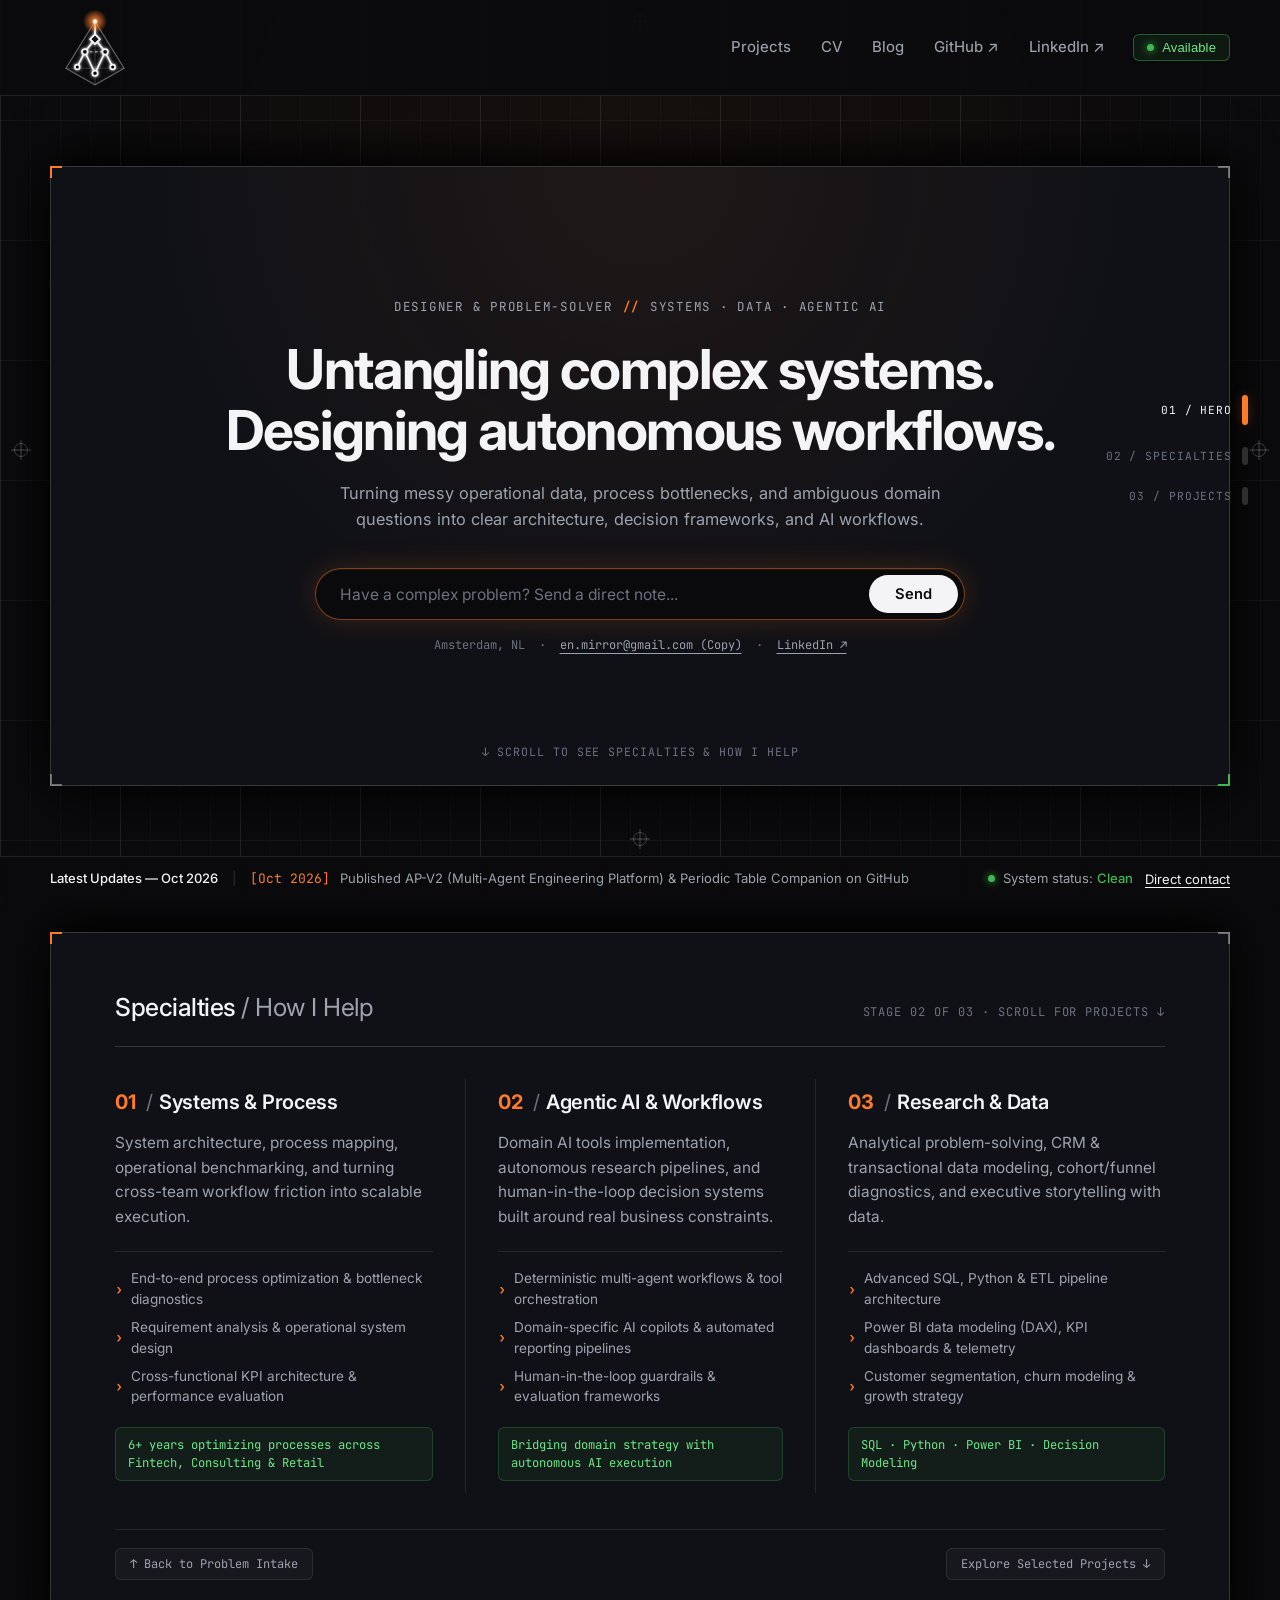
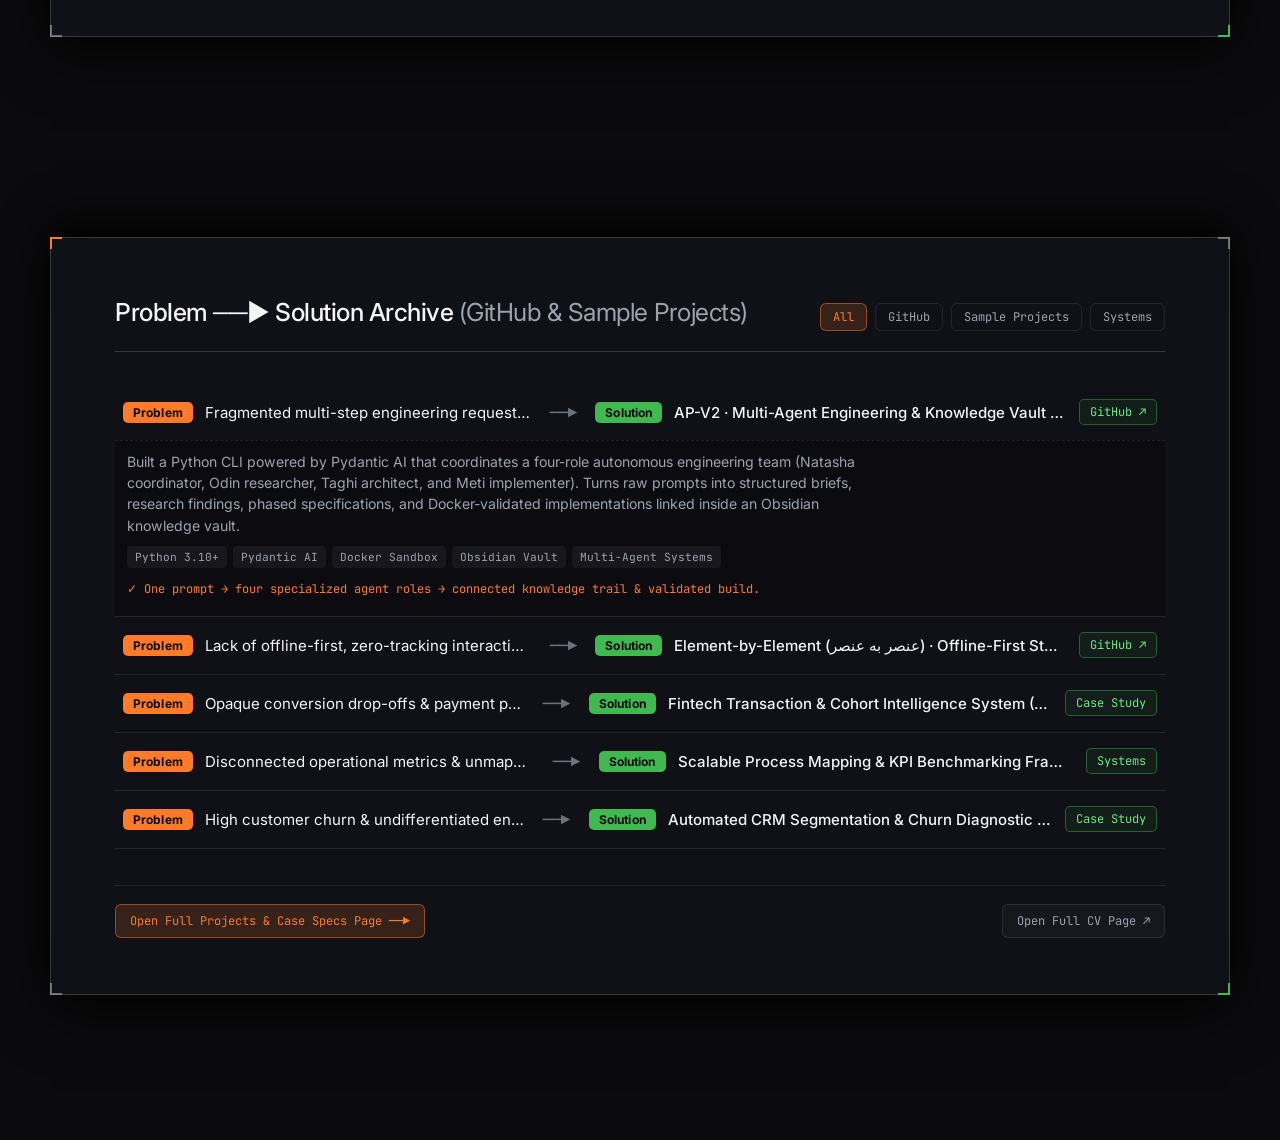
==== index.html @ 2647f87a "Improve UX scroll smoothness, add accessibility, OpenGraph metadata, and GitHub Pages configs" ====
<!DOCTYPE html>
<html lang="en">
  <head>
    <meta charset="UTF-8" />
    <meta name="viewport" content="width=device-width, initial-scale=1.0" />
    <title>Designer &amp; Problem-Solver — Systems · Data · Agentic AI</title>
    <meta
      name="description"
      content="Untangling complex systems. Designing autonomous workflows. Portfolio of Ehsan Negahdar — Strategy, Process Optimization, Data Analytics & Agentic AI."
    />
    <meta name="author" content="Ehsan Negahdar" />
    <meta name="theme-color" content="#0b0b0d" />

    <!-- Open Graph / Facebook -->
    <meta property="og:type" content="website" />
    <meta property="og:title" content="Ehsan Negahdar — Systems, Data &amp; Agentic AI" />
    <meta
      property="og:description"
      content="Untangling complex systems. Designing autonomous workflows. Strategy, Process Optimization, Data Analytics &amp; Agentic AI."
    />
    <meta property="og:image" content="./assets/logo-git-e.svg" />

    <!-- Twitter Card -->
    <meta name="twitter:card" content="summary" />
    <meta name="twitter:title" content="Ehsan Negahdar — Systems, Data &amp; Agentic AI" />
    <meta
      name="twitter:description"
      content="Untangling complex systems. Designing autonomous workflows. Strategy, Process Optimization, Data Analytics &amp; Agentic AI."
    />
    <meta name="twitter:image" content="./assets/logo-git-e.svg" />

    <link rel="icon" type="image/svg+xml" href="./assets/logo-git-e.svg" />
    <link rel="preconnect" href="https://fonts.googleapis.com" />
    <link rel="preconnect" href="https://fonts.gstatic.com" crossorigin />
    <link
      href="https://fonts.googleapis.com/css2?family=Inter:wght@400;450;500;600;700&family=JetBrains+Mono:wght@400;500;600&display=swap"
      rel="stylesheet"
    />
    <link rel="stylesheet" href="./styles/main.css" />
  </head>
  <body data-page="home">
    <!-- Full-Viewport Architectural Gray Vertical Stripes & Blueprint Grid -->
    <div class="ambient-grid" aria-hidden="true">
      <div class="crosshair-mark ch-top" aria-hidden="true"></div>
      <div class="crosshair-mark ch-left" aria-hidden="true"></div>
      <div class="crosshair-mark ch-right" aria-hidden="true"></div>
      <div class="crosshair-mark ch-bottom" aria-hidden="true"></div>
    </div>

    <!-- ====================================================================
         PERSISTENT MINIMAL TOP HEADER (1.5x Monochrome Git-Branch E Logo)
         ==================================================================== -->
    <header class="site-header">
      <div class="header-inner">
        <a
          href="./index.html"
          class="brand-logo-btn"
          aria-label="Home — Designer & Problem-Solver"
          title="Home"
        >
          <img
            src="./assets/logo-git-e.svg"
            alt="Monochrome Git-Branch E Logo"
            class="brand-logo-svg"
          />
        </a>

        <nav class="header-nav" aria-label="Primary Navigation">
          <a href="./projects.html" class="nav-link">Projects</a>
          <a href="./cv.html" class="nav-link">CV</a>
          <a href="./blog.html" class="nav-link">Blog</a>
          <a
            href="https://github.com/Dutch-panda"
            target="_blank"
            rel="noopener noreferrer"
            class="nav-link"
          >
            GitHub ↗
          </a>
          <a
            href="https://www.linkedin.com/in/ehsan-negahdar/"
            target="_blank"
            rel="noopener noreferrer"
            class="nav-link"
          >
            LinkedIn ↗
          </a>
          <button
            type="button"
            class="availability-pill"
            data-goto-stage="0"
            title="Click to send a direct problem brief"
          >
            <span class="status-dot" aria-hidden="true"></span>
            <span>Available</span>
          </button>
        </nav>
      </div>
    </header>

    <!-- ====================================================================
         RIGHT-HAND STAGE NAVIGATION RAIL (01 · 02 · 03)
         ==================================================================== -->
    <aside class="stage-rail" aria-label="Section Stage Indicator">
      <button type="button" class="rail-dot active" aria-label="Stage 01: Hero">
        <span class="rail-dot-label">01 / HERO</span>
        <span class="rail-dot-bar"></span>
      </button>
      <button type="button" class="rail-dot" aria-label="Stage 02: Specialties">
        <span class="rail-dot-label">02 / SPECIALTIES</span>
        <span class="rail-dot-bar"></span>
      </button>
      <button type="button" class="rail-dot" aria-label="Stage 03: Archive">
        <span class="rail-dot-label">03 / PROJECTS</span>
        <span class="rail-dot-bar"></span>
      </button>
    </aside>

    <!-- ====================================================================
         DYNAMIC SCROLL-REPLACED STAGE DECK
         ==================================================================== -->
    <main class="stage-viewport">
      <!-- STAGE 01: COMPLETE CENTERED HERO BOX -->
      <section class="stage-section" id="stage-hero" aria-label="Hero">
        <div class="stage-box hero-box">
          <span class="box-corner-bl" aria-hidden="true"></span>
          <span class="box-corner-br" aria-hidden="true"></span>

          <div class="hero-kicker">
            <span>DESIGNER &amp; PROBLEM-SOLVER</span>
            <span class="slash-accent">//</span>
            <span>SYSTEMS · DATA · AGENTIC AI</span>
          </div>

          <h1 class="hero-headline">
            Untangling complex systems.<br />
            Designing autonomous workflows.
          </h1>

          <p class="hero-subheadline">
            Turning messy operational data, process bottlenecks, and ambiguous domain questions into
            clear architecture, decision frameworks, and AI workflows.
          </p>

          <div class="problem-form-wrap">
            <form id="problem-form" class="problem-bar" autocomplete="off">
              <input
                type="text"
                id="problem-input"
                class="problem-input"
                placeholder="Have a complex problem? Send a direct note..."
                aria-label="Have a complex problem? Send a direct note"
              />
              <button type="submit" class="problem-send-btn">Send</button>
            </form>
            <div class="hero-quick-meta">
              <span>Amsterdam, NL</span>
              <span>·</span>
              <button type="button" class="copy-email-btn" data-copy-email>
                en.mirror@gmail.com (Copy)
              </button>
              <span>·</span>
              <a
                href="https://www.linkedin.com/in/ehsan-negahdar/"
                target="_blank"
                rel="noopener noreferrer"
                class="copy-email-btn"
              >
                LinkedIn ↗
              </a>
            </div>
          </div>

          <button type="button" class="scroll-cue-btn" data-goto-stage="1">
            <span>↓ Scroll to see Specialties &amp; How I Help</span>
          </button>
        </div>
      </section>

      <!-- STAGE 02: SPECIALTIES / HOW I HELP -->
      <section
        class="stage-section"
        id="stage-specialties"
        aria-label="Specialties and How I Help"
      >
        <div class="stage-box">
          <span class="box-corner-bl" aria-hidden="true"></span>
          <span class="box-corner-br" aria-hidden="true"></span>

          <div class="section-header-row">
            <h2 class="section-title">Specialties <span>/ How I Help</span></h2>
            <span class="section-step-badge">STAGE 02 OF 03 · SCROLL FOR PROJECTS ↓</span>
          </div>

          <div id="specialties-grid" class="specialties-grid"></div>

          <div class="stage-nav-footer">
            <button type="button" class="stage-step-btn" data-goto-stage="0">
              ↑ Back to Problem Intake
            </button>
            <button type="button" class="stage-step-btn" data-goto-stage="2">
              Explore Selected Projects ↓
            </button>
          </div>
        </div>
      </section>

      <!-- STAGE 03: SELECTED PROBLEM -> SOLUTION ARCHIVE PREVIEW -->
      <section
        class="stage-section"
        id="stage-archive"
        aria-label="Problem to Solution Archive"
      >
        <div class="stage-box">
          <span class="box-corner-bl" aria-hidden="true"></span>
          <span class="box-corner-br" aria-hidden="true"></span>

          <div class="section-header-row">
            <h2 class="section-title">
              Problem ──▶ Solution Archive <span>(GitHub &amp; Sample Projects)</span>
            </h2>
            <div class="archive-filters" role="tablist" aria-label="Filter projects by origin">
              <button type="button" class="filter-chip active" data-filter="all">All</button>
              <button type="button" class="filter-chip" data-filter="github">GitHub</button>
              <button type="button" class="filter-chip" data-filter="sample">
                Sample Projects
              </button>
              <button type="button" class="filter-chip" data-filter="systems">Systems</button>
            </div>
          </div>

          <div id="archive-list" class="archive-list"></div>

          <div class="stage-nav-footer">
            <a href="./projects.html" class="stage-step-btn cta-link-btn">
              Open Full Projects &amp; Case Specs Page ──▶
            </a>
            <a href="./cv.html" class="stage-step-btn">
              Open Full CV Page ↗
            </a>
          </div>
        </div>
      </section>
    </main>

    <!-- ====================================================================
         PERSISTENT BOTTOM STATUS & UPDATES TICKER
         ==================================================================== -->
    <footer class="site-footer">
      <div class="footer-inner">
        <div class="footer-left">
          <span class="footer-label">Latest Updates — Oct 2026</span>
          <span class="footer-sep">|</span>
          <button
            type="button"
            id="footer-dispatch-btn"
            class="footer-dispatch-btn"
            title="Click to cycle recent dispatches"
          ></button>
        </div>

        <div class="footer-right">
          <span class="status-dot" aria-hidden="true"></span>
          <span>System status: <strong class="status-clean">Clean</strong></span>
          <button type="button" class="footer-contact-trigger" data-copy-email>
            Direct contact
          </button>
        </div>
      </div>
    </footer>

    <!-- Toast Notification -->
    <div id="toast-banner" class="toast-banner" role="status" aria-live="polite"></div>

    <script src="./scripts/data.js"></script>
    <script src="./scripts/app.js"></script>
  </body>
</html>
---- styles/main.css ----
:root {
  /* Carbon / VS Code Dark+ Inspired Palette */
  --bg-canvas: #0b0b0d;
  --bg-surface: #111216;
  --bg-surface-elevated: #16181e;
  --bg-box: rgba(15, 16, 20, 0.92);

  --text-primary: #f4f4f6;
  --text-secondary: #9ca3af;
  --text-muted: #6b7280;

  /* VS Code Semantic Accents: Bright Orange (Problem/Action) & Emerald Green (Solution/Status) */
  --accent-orange: #ff7b29;
  --accent-orange-soft: rgba(255, 123, 41, 0.16);
  --accent-orange-border: rgba(255, 123, 41, 0.48);
  --accent-orange-glow: rgba(255, 123, 41, 0.28);

  --accent-green: #3fb950;
  --accent-green-soft: rgba(63, 185, 80, 0.15);
  --accent-green-border: rgba(63, 185, 80, 0.42);

  --border-hairline: rgba(255, 255, 255, 0.09);
  --border-strong: rgba(255, 255, 255, 0.16);

  --font-sans: 'Inter', -apple-system, BlinkMacSystemFont, 'Segoe UI', Roboto, sans-serif;
  --font-mono: 'JetBrains Mono', 'SF Mono', 'Fira Code', monospace;

  --header-h: 96px;
  --footer-h: 44px;
  --max-w: 1180px;
}

*,
*::before,
*::after {
  box-sizing: border-box;
  margin: 0;
  padding: 0;
}

html {
  width: 100%;
  background-color: var(--bg-canvas);
  color: var(--text-primary);
  font-family: var(--font-sans);
  font-size: 16px;
  line-height: 1.5;
  scroll-behavior: smooth;
  -webkit-font-smoothing: antialiased;
}

body {
  width: 100%;
  min-height: 100vh;
  background-color: var(--bg-canvas);
  color: var(--text-primary);
  overflow-x: hidden;
  overflow-y: auto;
}

::selection {
  background: var(--accent-orange-soft);
  color: var(--text-primary);
}

/* ==========================================================================
   MAIN BACKGROUND: CRISP GRAY ARCHITECTURAL STRIPES & BLUEPRINT GRID
   ========================================================================== */
.ambient-grid {
  position: fixed;
  inset: 0;
  pointer-events: none;
  z-index: 0;
  transform: translateZ(0);
  background-color: var(--bg-canvas);
  background-image:
    repeating-linear-gradient(
      90deg,
      rgba(255, 255, 255, 0.075) 0px,
      rgba(255, 255, 255, 0.075) 1px,
      transparent 1px,
      transparent 120px
    ),
    repeating-linear-gradient(
      90deg,
      rgba(255, 255, 255, 0.025) 0px,
      rgba(255, 255, 255, 0.025) 1px,
      transparent 1px,
      transparent 30px
    ),
    repeating-linear-gradient(
      180deg,
      rgba(255, 255, 255, 0.045) 0px,
      rgba(255, 255, 255, 0.045) 1px,
      transparent 1px,
      transparent 120px
    ),
    radial-gradient(circle at 50% 20%, rgba(255, 123, 41, 0.05), transparent 65%);
}

/* Subtle Architectural Registration Crosshairs (⊕) on the outer canvas margin */
.crosshair-mark {
  position: absolute;
  width: 14px;
  height: 14px;
  border: 1px solid rgba(255, 255, 255, 0.22);
  border-radius: 50%;
}

.crosshair-mark::before,
.crosshair-mark::after {
  content: "";
  position: absolute;
  background: rgba(255, 255, 255, 0.28);
}

.crosshair-mark::before {
  top: 50%;
  left: -4px;
  right: -4px;
  height: 1px;
  transform: translateY(-50%);
}

.crosshair-mark::after {
  left: 50%;
  top: -4px;
  bottom: -4px;
  width: 1px;
  transform: translateX(-50%);
}

.ch-top {
  top: 14px;
  left: 50%;
  transform: translateX(-50%);
}

.ch-bottom {
  bottom: 54px;
  left: 50%;
  transform: translateX(-50%);
}

.ch-left {
  left: 14px;
  top: 50%;
  transform: translateY(-50%);
}

.ch-right {
  right: 14px;
  top: 50%;
  transform: translateY(-50%);
}

/* ==========================================================================
   TOP MINIMAL HEADER
   ========================================================================== */
.site-header {
  position: fixed;
  top: 0;
  left: 0;
  right: 0;
  height: var(--header-h);
  z-index: 50;
  display: flex;
  align-items: center;
  justify-content: center;
  padding: 0 32px;
  background: rgba(11, 11, 13, 0.94);
  border-bottom: 1px solid var(--border-hairline);
}

.header-inner {
  width: 100%;
  max-width: var(--max-w);
  display: flex;
  align-items: center;
  justify-content: space-between;
}

/* Standalone System Architecture Pyramid Logo (~60% larger than previous 54px mark) */
.brand-logo-btn {
  background: transparent;
  border: none;
  cursor: pointer;
  display: inline-flex;
  align-items: center;
  justify-content: center;
  padding: 2px;
  border-radius: 8px;
  text-decoration: none;
  transition: transform 220ms ease, opacity 220ms ease;
}

.brand-logo-btn:hover {
  transform: translateY(-1px) scale(1.03);
}

.brand-logo-btn:focus-visible {
  outline: 1px solid var(--accent-orange);
}

.brand-logo-svg {
  width: 86px; /* ~60% larger than 54px */
  height: 86px;
  display: block;
}

.header-nav {
  display: flex;
  align-items: center;
  gap: 26px;
}

.nav-link {
  background: none;
  border: none;
  color: var(--text-secondary);
  font-family: var(--font-sans);
  font-size: 0.9375rem;
  font-weight: 450;
  text-decoration: none;
  cursor: pointer;
  transition: color 180ms ease;
  padding: 4px 2px;
  position: relative;
}

.nav-link:hover,
.nav-link.active {
  color: var(--text-primary);
}

.nav-link.active::after {
  content: "";
  position: absolute;
  left: 0;
  right: 0;
  bottom: -4px;
  height: 1.5px;
  background: var(--accent-orange);
}

.availability-pill {
  display: inline-flex;
  align-items: center;
  gap: 8px;
  padding: 5px 13px;
  border-radius: 6px;
  background: rgba(63, 185, 80, 0.09);
  border: 1px solid var(--accent-green-border);
  color: #6ee787;
  font-size: 0.8125rem;
  font-weight: 500;
  letter-spacing: 0.01em;
  text-decoration: none;
  cursor: pointer;
  transition: background 180ms ease, border-color 180ms ease;
}

.availability-pill:hover {
  background: rgba(63, 185, 80, 0.16);
}

.status-dot {
  width: 7px;
  height: 7px;
  border-radius: 50%;
  background: var(--accent-green);
  box-shadow: 0 0 8px var(--accent-green);
}

/* ==========================================================================
   RIGHT-HAND STAGE PROGRESS RAIL (HOME PAGE)
   ========================================================================== */
.stage-rail {
  position: fixed;
  right: 28px;
  top: 50%;
  transform: translateY(-50%);
  z-index: 45;
  display: flex;
  flex-direction: column;
  gap: 14px;
}

.rail-dot {
  background: transparent;
  border: none;
  cursor: pointer;
  display: flex;
  align-items: center;
  justify-content: flex-end;
  gap: 10px;
  padding: 4px;
  color: var(--text-muted);
  font-family: var(--font-mono);
  font-size: 0.7rem;
  letter-spacing: 0.08em;
  transition: color 220ms ease;
}

.rail-dot-label {
  opacity: 0;
  transform: translateX(6px);
  transition: opacity 220ms ease, transform 220ms ease;
  pointer-events: none;
}

.rail-dot:hover .rail-dot-label,
.rail-dot.active .rail-dot-label {
  opacity: 1;
  transform: translateX(0);
}

.rail-dot-bar {
  width: 6px;
  height: 18px;
  border-radius: 3px;
  background: rgba(255, 255, 255, 0.16);
  transition: height 260ms ease, background 260ms ease, box-shadow 260ms ease;
}

.rail-dot.active {
  color: var(--text-primary);
}

.rail-dot.active .rail-dot-bar {
  height: 30px;
  background: var(--accent-orange);
  box-shadow: 0 0 12px var(--accent-orange-glow);
}

/* ==========================================================================
   STICKY-STACK STAGE DECK (HOME PAGE)
   ========================================================================== */
.stage-viewport {
  position: relative;
  width: 100%;
  z-index: 10;
  padding-bottom: calc(var(--footer-h) + 8vh);
}

.stage-section {
  position: sticky;
  top: var(--header-h);
  min-height: calc(100vh - var(--header-h) - var(--footer-h));
  display: flex;
  align-items: center;
  justify-content: center;
  padding: 28px 32px;
}

#stage-hero {
  z-index: 10;
}

#stage-specialties {
  z-index: 20;
  margin-top: 16vh;
}

#stage-archive {
  z-index: 30;
  margin-top: 16vh;
}

/* ==========================================================================
   ARCHITECTURAL BOX FRAME (SOLID, CLEAN & EASY TO READ — NO INNER STRIPES)
   ========================================================================== */
.stage-box {
  position: relative;
  width: 100%;
  max-width: var(--max-w);
  background-color: #101116;
  background-image: none;
  border: 1px solid var(--border-strong);
  padding: 56px 64px;
  box-shadow: 0 -16px 40px rgba(0, 0, 0, 0.78), 0 20px 50px rgba(0, 0, 0, 0.6);
  will-change: transform, opacity;
  transform: translate3d(0, 0, 0);
  backface-visibility: hidden;
}

.stage-box::before,
.stage-box::after,
.box-corner-bl,
.box-corner-br {
  content: "";
  position: absolute;
  width: 12px;
  height: 12px;
  pointer-events: none;
}

.stage-box::before {
  top: -1px;
  left: -1px;
  border-top: 2px solid var(--accent-orange);
  border-left: 2px solid var(--accent-orange);
}

.stage-box::after {
  top: -1px;
  right: -1px;
  border-top: 2px solid rgba(255, 255, 255, 0.38);
  border-right: 2px solid rgba(255, 255, 255, 0.38);
}

.box-corner-bl {
  bottom: -1px;
  left: -1px;
  border-bottom: 2px solid rgba(255, 255, 255, 0.38);
  border-left: 2px solid rgba(255, 255, 255, 0.38);
}

.box-corner-br {
  bottom: -1px;
  right: -1px;
  border-bottom: 2px solid var(--accent-green);
  border-right: 2px solid var(--accent-green);
}

/* ==========================================================================
   STAGE 01: COMPLETE CENTERED HERO BOX (CLEAN SOLID SURFACE)
   ========================================================================== */
.hero-box {
  min-height: min(72vh, 620px);
  display: flex;
  flex-direction: column;
  align-items: center;
  justify-content: center;
  text-align: center;
  background-color: #101116;
  background-image: radial-gradient(circle at 50% 0%, rgba(255, 123, 41, 0.065), transparent 58%);
}

.hero-kicker {
  font-family: var(--font-mono);
  font-size: 0.78rem;
  letter-spacing: 0.14em;
  text-transform: uppercase;
  color: var(--text-secondary);
  margin-bottom: 22px;
  display: inline-flex;
  align-items: center;
  gap: 10px;
}

.hero-kicker .slash-accent {
  color: var(--accent-orange);
  font-weight: 600;
}

.hero-headline {
  font-size: clamp(2.25rem, 4.3vw, 3.75rem);
  font-weight: 700;
  letter-spacing: -0.03em;
  line-height: 1.12;
  color: var(--text-primary);
  max-width: 860px;
  margin-bottom: 18px;
}

.hero-subheadline {
  font-size: 1.02rem;
  color: var(--text-secondary);
  max-width: 640px;
  margin-bottom: 36px;
  line-height: 1.6;
}

/* Centered Problem Submission Bar with VS Code Orange Glow */
.problem-form-wrap {
  width: 100%;
  max-width: 650px;
  margin: 0 auto;
}

.problem-bar {
  display: flex;
  align-items: center;
  width: 100%;
  background: rgba(11, 11, 13, 0.96);
  border: 1px solid var(--accent-orange-border);
  border-radius: 999px;
  padding: 6px 6px 6px 24px;
  box-shadow:
    0 0 28px rgba(255, 123, 41, 0.18),
    inset 0 1px 0 rgba(255, 255, 255, 0.06);
  transition: box-shadow 220ms ease, border-color 220ms ease, transform 220ms ease;
}

.problem-bar:focus-within {
  border-color: var(--accent-orange);
  box-shadow:
    0 0 38px rgba(255, 123, 41, 0.34),
    inset 0 1px 0 rgba(255, 255, 255, 0.1);
  transform: translateY(-1px);
}

.problem-input {
  flex: 1;
  background: transparent;
  border: none;
  color: var(--text-primary);
  font-family: var(--font-sans);
  font-size: 0.975rem;
  outline: none;
  padding-right: 12px;
}

.problem-input::placeholder {
  color: var(--text-muted);
}

.problem-send-btn {
  background: #f4f4f6;
  color: #0b0b0d;
  border: none;
  border-radius: 999px;
  padding: 10px 26px;
  font-family: var(--font-sans);
  font-size: 0.92rem;
  font-weight: 600;
  cursor: pointer;
  transition: background 180ms ease, transform 180ms ease, box-shadow 180ms ease;
}

.problem-send-btn:hover {
  background: #ffffff;
  box-shadow: 0 0 16px rgba(255, 255, 255, 0.35);
  transform: translateX(1px);
}

.hero-quick-meta {
  margin-top: 16px;
  display: flex;
  align-items: center;
  justify-content: center;
  flex-wrap: wrap;
  gap: 14px;
  font-family: var(--font-mono);
  font-size: 0.75rem;
  color: var(--text-muted);
}

.copy-email-btn {
  background: none;
  border: none;
  color: var(--text-secondary);
  font-family: var(--font-mono);
  font-size: 0.75rem;
  cursor: pointer;
  text-decoration: underline;
  text-underline-offset: 4px;
  transition: color 180ms ease;
}

.copy-email-btn:hover {
  color: var(--accent-orange);
}

/* Scroll Cue at bottom of Hero Box */
.scroll-cue-btn {
  position: absolute;
  bottom: 20px;
  left: 50%;
  transform: translateX(-50%);
  background: none;
  border: none;
  color: var(--text-muted);
  font-family: var(--font-mono);
  font-size: 0.72rem;
  letter-spacing: 0.08em;
  text-transform: uppercase;
  cursor: pointer;
  display: inline-flex;
  align-items: center;
  gap: 8px;
  padding: 6px 12px;
  transition: color 180ms ease, transform 180ms ease;
}

.scroll-cue-btn:hover {
  color: var(--text-primary);
  transform: translateX(-50%) translateY(2px);
}

/* ==========================================================================
   STAGE 02: SPECIALTIES / HOW I HELP (ARCHITECTURAL 3-COLUMN MATRIX)
   ========================================================================== */
.section-header-row {
  display: flex;
  align-items: baseline;
  justify-content: space-between;
  padding-bottom: 20px;
  margin-bottom: 32px;
  border-bottom: 1px solid var(--border-strong);
}

.section-title {
  font-size: 1.55rem;
  font-weight: 500;
  letter-spacing: -0.02em;
  color: var(--text-primary);
}

.section-title span {
  color: var(--text-secondary);
  font-weight: 400;
}

.section-step-badge {
  font-family: var(--font-mono);
  font-size: 0.75rem;
  color: var(--text-muted);
  letter-spacing: 0.08em;
}

.specialties-grid {
  display: grid;
  grid-template-columns: repeat(3, 1fr);
  gap: 0;
}

.specialty-col {
  padding: 8px 32px 12px 32px;
  border-left: 1px solid var(--border-hairline);
  display: flex;
  flex-direction: column;
  justify-content: space-between;
  transition: background 220ms ease;
}

.specialty-col:first-child {
  padding-left: 0;
  border-left: none;
}

.specialty-col:last-child {
  padding-right: 0;
}

.specialty-heading {
  font-size: 1.25rem;
  font-weight: 600;
  letter-spacing: -0.015em;
  margin-bottom: 14px;
  color: var(--text-primary);
}

.specialty-index {
  color: var(--accent-orange);
  font-weight: 700;
  margin-right: 6px;
}

.specialty-slash {
  color: var(--text-muted);
  font-weight: 400;
  margin-right: 6px;
}

.specialty-summary {
  color: var(--text-secondary);
  font-size: 0.96rem;
  line-height: 1.6;
  margin-bottom: 22px;
}

.specialty-deliverables {
  list-style: none;
  border-top: 1px solid var(--border-hairline);
  padding-top: 16px;
  margin-bottom: 20px;
  display: flex;
  flex-direction: column;
  gap: 8px;
}

.specialty-deliverables li {
  font-size: 0.85rem;
  color: var(--text-secondary);
  display: flex;
  align-items: center;
  gap: 8px;
}

.specialty-deliverables li::before {
  content: "›";
  color: var(--accent-orange);
  font-family: var(--font-mono);
  font-weight: 700;
}

.specialty-metric {
  font-family: var(--font-mono);
  font-size: 0.76rem;
  color: #6ee787;
  background: rgba(63, 185, 80, 0.08);
  border: 1px solid rgba(63, 185, 80, 0.25);
  padding: 8px 12px;
  border-radius: 6px;
}

.stage-nav-footer {
  margin-top: 36px;
  padding-top: 18px;
  border-top: 1px solid var(--border-hairline);
  display: flex;
  align-items: center;
  justify-content: space-between;
}

.stage-step-btn {
  background: rgba(255, 255, 255, 0.03);
  border: 1px solid var(--border-hairline);
  color: var(--text-secondary);
  font-family: var(--font-mono);
  font-size: 0.75rem;
  padding: 7px 14px;
  border-radius: 6px;
  text-decoration: none;
  cursor: pointer;
  transition: all 180ms ease;
  display: inline-flex;
  align-items: center;
  gap: 6px;
}

.stage-step-btn:hover {
  color: var(--text-primary);
  border-color: var(--border-strong);
  background: rgba(255, 255, 255, 0.07);
}

.stage-step-btn.cta-link-btn {
  border-color: var(--accent-orange-border);
  color: var(--accent-orange);
  background: var(--accent-orange-soft);
}

.stage-step-btn.cta-link-btn:hover {
  color: #ffffff;
  background: rgba(255, 123, 41, 0.28);
}

/* ==========================================================================
   STAGE 03: PROBLEM -> SOLUTION ARCHIVE (HOME PAGE PREVIEW)
   ========================================================================== */
.archive-filters {
  display: flex;
  align-items: center;
  gap: 8px;
}

.filter-chip {
  background: transparent;
  border: 1px solid var(--border-hairline);
  color: var(--text-secondary);
  font-family: var(--font-mono);
  font-size: 0.75rem;
  padding: 5px 12px;
  border-radius: 6px;
  cursor: pointer;
  transition: all 180ms ease;
}

.filter-chip:hover {
  color: var(--text-primary);
  border-color: var(--border-strong);
}

.filter-chip.active {
  background: var(--accent-orange-soft);
  border-color: var(--accent-orange-border);
  color: var(--accent-orange);
}

.archive-list {
  display: flex;
  flex-direction: column;
}

.archive-row {
  border-bottom: 1px solid var(--border-hairline);
  transition: background 180ms ease;
}

.archive-row:hover {
  background: rgba(255, 255, 255, 0.02);
}

.archive-row-main {
  width: 100%;
  background: none;
  border: none;
  color: inherit;
  font-family: inherit;
  text-align: left;
  padding: 15px 8px;
  display: grid;
  grid-template-columns: minmax(260px, 1fr) 36px minmax(280px, 1.15fr) auto;
  align-items: center;
  gap: 14px;
  cursor: pointer;
}

.problem-cell,
.solution-cell {
  display: flex;
  align-items: center;
  gap: 12px;
  min-width: 0;
}

.badge-problem {
  flex-shrink: 0;
  background: var(--accent-orange);
  color: #0b0b0d;
  font-size: 0.75rem;
  font-weight: 700;
  padding: 3px 10px;
  border-radius: 5px;
  letter-spacing: 0.01em;
}

.badge-solution {
  flex-shrink: 0;
  background: var(--accent-green);
  color: #0b0b0d;
  font-size: 0.75rem;
  font-weight: 700;
  padding: 3px 10px;
  border-radius: 5px;
  letter-spacing: 0.01em;
}

.problem-text {
  font-size: 0.94rem;
  color: var(--text-primary);
  white-space: nowrap;
  overflow: hidden;
  text-overflow: ellipsis;
}

.solution-text {
  font-size: 0.94rem;
  font-weight: 500;
  color: var(--text-primary);
  white-space: nowrap;
  overflow: hidden;
  text-overflow: ellipsis;
}

.arrow-divider {
  color: var(--text-muted);
  font-family: var(--font-mono);
  font-size: 0.95rem;
  text-align: center;
}

.provenance-tag {
  font-family: var(--font-mono);
  font-size: 0.75rem;
  padding: 4px 10px;
  border-radius: 5px;
  border: 1px solid var(--accent-green-border);
  color: #6ee787;
  background: rgba(63, 185, 80, 0.08);
  text-decoration: none;
  white-space: nowrap;
  transition: background 180ms ease;
}

.provenance-tag:hover {
  background: rgba(63, 185, 80, 0.2);
}

/* Expandable Project Detail Drawer (Smooth CSS Grid Accordion) */
.archive-row-drawer {
  display: grid;
  grid-template-rows: 0fr;
  transition: grid-template-rows 280ms cubic-bezier(0.16, 1, 0.3, 1), background-color 200ms ease, border-color 200ms ease;
  border-top: 1px dashed transparent;
  background: transparent;
  overflow: hidden;
}

.archive-row.expanded .archive-row-drawer {
  grid-template-rows: 1fr;
  border-top-color: rgba(255, 255, 255, 0.08);
  background: rgba(0, 0, 0, 0.28);
}

.archive-row-drawer-inner {
  min-height: 0;
  padding: 0 12px;
  opacity: 0;
  transform: translateY(-4px);
  transition: opacity 220ms ease, transform 240ms ease, padding 280ms cubic-bezier(0.16, 1, 0.3, 1);
}

.archive-row.expanded .archive-row-drawer-inner {
  opacity: 1;
  transform: translateY(0);
  padding: 10px 12px 18px 12px;
}

.drawer-desc {
  font-size: 0.88rem;
  color: var(--text-secondary);
  margin-bottom: 10px;
  max-width: 82ch;
}

.drawer-meta {
  display: flex;
  flex-wrap: wrap;
  align-items: center;
  justify-content: space-between;
  gap: 12px;
}

.drawer-stack {
  display: flex;
  flex-wrap: wrap;
  gap: 6px;
}

.stack-pill {
  font-family: var(--font-mono);
  font-size: 0.7rem;
  color: var(--text-secondary);
  background: rgba(255, 255, 255, 0.05);
  padding: 3px 8px;
  border-radius: 4px;
}

.drawer-outcome {
  font-family: var(--font-mono);
  font-size: 0.75rem;
  color: var(--accent-orange);
}

/* ==========================================================================
   DEDICATED SUBPAGES (cv.html, projects.html, blog.html)
   ========================================================================== */
.subpage-main {
  position: relative;
  z-index: 10;
  max-width: var(--max-w);
  margin: 0 auto;
  padding: calc(var(--header-h) + 32px) 32px calc(var(--footer-h) + 64px) 32px;
}

.subpage-ActionBar {
  display: flex;
  align-items: center;
  justify-content: space-between;
  flex-wrap: wrap;
  gap: 12px;
  margin-bottom: 24px;
}

.subpage-actions-right {
  display: flex;
  align-items: center;
  gap: 10px;
}

.drawer-action-btn {
  background: var(--accent-orange-soft);
  border: 1px solid var(--accent-orange-border);
  color: var(--accent-orange);
  font-family: var(--font-mono);
  font-size: 0.76rem;
  padding: 7px 14px;
  border-radius: 6px;
  cursor: pointer;
  transition: all 180ms ease;
}

.drawer-action-btn:hover {
  color: #ffffff;
  background: rgba(255, 123, 41, 0.28);
}

.subpage-header-box {
  padding: 40px 48px;
  margin-bottom: 28px;
}

.subpage-h1 {
  font-size: clamp(1.75rem, 3vw, 2.4rem);
  font-weight: 700;
  letter-spacing: -0.025em;
  color: var(--text-primary);
  margin-bottom: 10px;
}

.subpage-lead {
  font-size: 0.98rem;
  color: var(--text-secondary);
  max-width: 72ch;
  line-height: 1.65;
}

.inline-accent-link {
  color: var(--accent-green);
  text-decoration: none;
  border-bottom: 1px solid var(--accent-green-border);
}

.inline-accent-link:hover {
  color: #6ee787;
}

/* ---------- Dedicated Projects Page (projects.html) ---------- */
.projects-full-grid {
  display: flex;
  flex-direction: column;
  gap: 24px;
}

.project-case-card {
  padding: 36px 44px;
}

.project-case-top {
  display: flex;
  align-items: center;
  justify-content: space-between;
  flex-wrap: wrap;
  gap: 12px;
  padding-bottom: 18px;
  margin-bottom: 20px;
  border-bottom: 1px solid var(--border-hairline);
}

.project-case-meta {
  font-family: var(--font-mono);
  font-size: 0.76rem;
  color: var(--text-muted);
  display: flex;
  align-items: center;
  gap: 10px;
}

.project-ps-banner {
  display: grid;
  grid-template-columns: 1fr auto 1.15fr;
  align-items: center;
  gap: 18px;
  background: rgba(11, 11, 13, 0.65);
  border: 1px solid var(--border-hairline);
  padding: 16px 20px;
  margin-bottom: 22px;
}

.project-case-body {
  display: grid;
  grid-template-columns: 1.1fr 1fr;
  gap: 32px;
  margin-bottom: 22px;
}

.project-subhead {
  font-family: var(--font-mono);
  font-size: 0.72rem;
  text-transform: uppercase;
  letter-spacing: 0.08em;
  color: var(--accent-orange);
  margin-bottom: 10px;
}

.project-OverviewText {
  font-size: 0.94rem;
  color: var(--text-secondary);
  line-height: 1.65;
}

.project-methodology-list {
  list-style: none;
  display: flex;
  flex-direction: column;
  gap: 8px;
}

.project-methodology-list li {
  font-size: 0.88rem;
  color: var(--text-secondary);
  line-height: 1.55;
  display: flex;
  align-items: flex-start;
  gap: 8px;
}

.project-methodology-list li::before {
  content: "›";
  color: var(--accent-green);
  font-family: var(--font-mono);
  font-weight: 700;
}

.project-case-footer {
  padding-top: 16px;
  border-top: 1px solid var(--border-hairline);
  display: flex;
  align-items: center;
  justify-content: space-between;
  flex-wrap: wrap;
  gap: 12px;
}

/* ---------- Dedicated CV Page (cv.html) ---------- */
.cv-standalone-box {
  padding: 0;
}

.cv-header {
  padding: 40px 48px 30px;
  border-bottom: 1px solid var(--border-strong);
}

.cv-name-row {
  display: flex;
  justify-content: space-between;
  align-items: flex-end;
  flex-wrap: wrap;
  gap: 16px;
}

.cv-name {
  font-size: 2.35rem;
  font-weight: 700;
  letter-spacing: -0.025em;
  color: var(--text-primary);
  margin: 0;
}

.cv-subtitle {
  font-family: var(--font-mono);
  font-size: 0.8rem;
  letter-spacing: 0.06em;
  text-transform: uppercase;
  color: var(--accent-orange);
  margin-top: 6px;
}

.cv-contact {
  font-family: var(--font-mono);
  font-size: 0.76rem;
  color: var(--text-secondary);
  text-align: right;
  line-height: 1.85;
}

.cv-contact a {
  color: var(--text-secondary);
  text-decoration: none;
  border-bottom: 1px solid var(--border-hairline);
  transition: color 180ms ease, border-color 180ms ease;
}

.cv-contact a:hover {
  color: var(--accent-green);
  border-color: var(--accent-green);
}

/* Signature 4-Column KPI Strip */
.cv-kpi-strip {
  display: grid;
  grid-template-columns: repeat(4, 1fr);
  gap: 1px;
  background: var(--border-strong);
  border: 1px solid var(--border-strong);
  margin-top: 28px;
}

.cv-kpi {
  background: #13151b;
  padding: 15px 18px;
}

.cv-kpi .num {
  font-family: var(--font-mono);
  font-size: 1.3rem;
  color: var(--accent-green);
  font-weight: 600;
}

.cv-kpi .label {
  font-size: 0.7rem;
  color: var(--text-secondary);
  text-transform: uppercase;
  letter-spacing: 0.04em;
  margin-top: 4px;
}

/* Two-Column CV Body Grid (Sidebar + Experience Main) */
.cv-body-grid {
  display: grid;
  grid-template-columns: 280px 1fr;
}

.cv-aside {
  padding: 36px 30px 40px;
  border-right: 1px solid var(--border-strong);
  background: rgba(11, 11, 13, 0.55);
}

.cv-main {
  padding: 36px 48px 48px;
}

.cv-section-h2 {
  font-family: var(--font-mono);
  font-size: 0.72rem;
  letter-spacing: 0.1em;
  text-transform: uppercase;
  color: var(--accent-orange);
  margin: 0 0 14px;
  padding-bottom: 7px;
  border-bottom: 1px solid var(--border-hairline);
}

.cv-aside .cv-section-h2 {
  margin-top: 28px;
}

.cv-aside .cv-section-h2:first-child {
  margin-top: 0;
}

.cv-summary-text {
  font-size: 0.86rem;
  color: var(--text-secondary);
  line-height: 1.6;
}

.cv-skill-item {
  font-size: 0.82rem;
  margin-bottom: 10px;
  line-height: 1.4;
}

.cv-skill-item .sk-name {
  font-weight: 600;
  color: var(--text-primary);
}

.cv-skill-item .sk-desc {
  display: block;
  color: var(--text-secondary);
  font-size: 0.76rem;
}

.cv-edu-item {
  margin-bottom: 16px;
}

.cv-edu-item .deg {
  font-weight: 600;
  font-size: 0.82rem;
  color: var(--text-primary);
}

.cv-edu-item .school {
  font-size: 0.78rem;
  color: var(--text-secondary);
}

.cv-edu-item .dates {
  font-family: var(--font-mono);
  font-size: 0.7rem;
  color: var(--accent-green);
  margin-top: 2px;
}

.cv-award-item {
  margin-bottom: 12px;
  font-size: 0.78rem;
}

.cv-award-item .a-name {
  font-weight: 600;
  color: var(--text-primary);
  display: block;
}

.cv-award-item .a-meta {
  color: var(--text-secondary);
  font-size: 0.74rem;
}

.cv-lang-item {
  display: flex;
  justify-content: space-between;
  font-size: 0.82rem;
  margin-bottom: 7px;
  color: var(--text-primary);
}

.cv-lang-item .lvl {
  color: var(--text-secondary);
  font-family: var(--font-mono);
  font-size: 0.73rem;
}

.cv-exp-entry {
  margin-bottom: 22px;
  padding-bottom: 22px;
  border-bottom: 1px solid var(--border-hairline);
}

.cv-exp-entry:last-child {
  border-bottom: none;
  margin-bottom: 0;
  padding-bottom: 0;
}

.cv-exp-head {
  display: flex;
  justify-content: space-between;
  align-items: baseline;
  flex-wrap: wrap;
  gap: 8px;
  margin-bottom: 3px;
}

.cv-exp-role {
  font-size: 1rem;
  font-weight: 600;
  color: var(--text-primary);
}

.cv-exp-role .org {
  color: var(--accent-orange);
  font-weight: 600;
}

.cv-current-tag {
  display: inline-block;
  font-family: var(--font-mono);
  font-size: 0.64rem;
  text-transform: uppercase;
  letter-spacing: 0.05em;
  color: #6ee787;
  background: rgba(63, 185, 80, 0.12);
  border: 1px solid var(--accent-green-border);
  padding: 2px 7px;
  border-radius: 4px;
  margin-left: 8px;
  vertical-align: middle;
}

.cv-exp-dates {
  font-family: var(--font-mono);
  font-size: 0.74rem;
  color: var(--text-secondary);
  white-space: nowrap;
}

.cv-exp-meta {
  font-size: 0.76rem;
  color: var(--text-muted);
  font-style: italic;
  margin-bottom: 8px;
}

.cv-bullets {
  margin: 0;
  padding-left: 18px;
}

.cv-bullets li {
  margin-bottom: 6px;
  color: var(--text-secondary);
  font-size: 0.875rem;
  line-height: 1.6;
}

/* ---------- Dedicated Blog Page (blog.html) ---------- */
.blog-full-list {
  display: flex;
  flex-direction: column;
  gap: 24px;
}

.blog-article-box {
  padding: 38px 48px;
}

.blog-meta {
  font-family: var(--font-mono);
  font-size: 0.75rem;
  color: var(--accent-green);
  margin-bottom: 10px;
}

.blog-title {
  font-size: 1.4rem;
  font-weight: 600;
  letter-spacing: -0.015em;
  margin-bottom: 14px;
  color: var(--text-primary);
}

.blog-body-p {
  font-size: 0.96rem;
  color: var(--text-secondary);
  line-height: 1.7;
  margin-bottom: 14px;
  max-width: 72ch;
}

.blog-body-p:last-child {
  margin-bottom: 0;
}

/* ==========================================================================
   PERSISTENT BOTTOM STATUS TICKER
   ========================================================================== */
.site-footer {
  position: fixed;
  bottom: 0;
  left: 0;
  right: 0;
  height: var(--footer-h);
  z-index: 50;
  background: rgba(11, 11, 13, 0.96);
  border-top: 1px solid var(--border-hairline);
  display: flex;
  align-items: center;
  justify-content: center;
  padding: 0 32px;
  font-size: 0.8125rem;
}

.footer-inner {
  width: 100%;
  max-width: var(--max-w);
  display: flex;
  align-items: center;
  justify-content: space-between;
}

.footer-left {
  display: flex;
  align-items: center;
  gap: 14px;
  color: var(--text-secondary);
  min-width: 0;
}

.footer-label {
  color: var(--text-primary);
  font-weight: 500;
  white-space: nowrap;
}

.footer-sep {
  color: var(--border-strong);
}

.footer-dispatch-btn {
  background: none;
  border: none;
  color: var(--text-secondary);
  font-family: var(--font-sans);
  font-size: 0.8125rem;
  cursor: pointer;
  text-align: left;
  white-space: nowrap;
  overflow: hidden;
  text-overflow: ellipsis;
  transition: color 180ms ease;
}

.footer-dispatch-btn:hover {
  color: var(--text-primary);
}

.footer-right {
  display: flex;
  align-items: center;
  gap: 8px;
  white-space: nowrap;
  color: var(--text-secondary);
}

.status-clean {
  color: var(--accent-green);
  font-weight: 500;
}

.footer-contact-trigger {
  background: none;
  border: none;
  color: var(--text-primary);
  font-family: var(--font-sans);
  font-size: 0.8125rem;
  cursor: pointer;
  margin-left: 4px;
  text-decoration: underline;
  text-underline-offset: 3px;
}

.footer-contact-trigger:hover {
  color: var(--accent-orange);
}

/* Toast Notification */
.toast-banner {
  position: fixed;
  bottom: 62px;
  left: 50%;
  transform: translateX(-50%) translateY(16px);
  background: var(--bg-surface-elevated);
  border: 1px solid var(--accent-green-border);
  color: var(--text-primary);
  font-family: var(--font-mono);
  font-size: 0.8rem;
  padding: 10px 20px;
  border-radius: 8px;
  box-shadow: 0 12px 32px rgba(0, 0, 0, 0.5);
  opacity: 0;
  pointer-events: none;
  z-index: 80;
  transition: opacity 220ms ease, transform 220ms ease;
}

.toast-banner.visible {
  opacity: 1;
  transform: translateX(-50%) translateY(0);
}

/* Clean Print Stylesheet for cv.html */
@media print {
  .site-header,
  .site-footer,
  .ambient-grid,
  .no-print {
    display: none !important;
  }

  body {
    background: #ffffff !important;
    color: #1b2430 !important;
  }

  .subpage-main {
    padding: 0 !important;
    max-width: 100% !important;
  }

  .cv-standalone-box {
    background: #ffffff !important;
    border: 1px solid #dee3e3 !important;
    box-shadow: none !important;
  }

  .cv-name,
  .cv-exp-role,
  .cv-skill-item .sk-name,
  .cv-edu-item .deg,
  .cv-award-item .a-name {
    color: #1b2430 !important;
  }

  .cv-summary-text,
  .cv-bullets li,
  .cv-skill-item .sk-desc,
  .cv-edu-item .school,
  .cv-contact,
  .cv-contact a {
    color: #4a5568 !important;
  }

  .cv-kpi {
    background: #f7f8f7 !important;
  }
}

/* Responsive Adjustments */
@media (max-width: 960px) {
  .stage-section {
    position: relative;
    top: 0;
    min-height: auto;
    padding: 96px 20px 32px 20px;
  }

  #stage-specialties,
  #stage-archive {
    margin-top: 24px;
  }

  .stage-box {
    padding: 32px 24px;
  }

  .specialties-grid,
  .project-case-body,
  .project-ps-banner {
    grid-template-columns: 1fr;
    gap: 20px;
  }

  .specialty-col {
    padding: 0 0 20px 0;
    border-left: none;
    border-bottom: 1px solid var(--border-hairline);
  }

  .archive-row-main {
    grid-template-columns: 1fr;
    gap: 8px;
  }

  .arrow-divider {
    display: none;
  }

  .stage-rail {
    display: none;
  }

  .cv-body-grid {
    grid-template-columns: 1fr;
  }

  .cv-aside {
    border-right: none;
    border-bottom: 1px solid var(--border-strong);
  }

  .cv-kpi-strip {
    grid-template-columns: repeat(2, 1fr);
  }

  .cv-contact {
    text-align: left;
  }
}

/* ==========================================================================
   ACCESSIBILITY: PREFERS-REDUCED-MOTION
   ========================================================================== */
@media (prefers-reduced-motion: reduce) {
  html {
    scroll-behavior: auto !important;
  }

  *,
  *::before,
  *::after {
    animation-duration: 0.001ms !important;
    animation-iteration-count: 1 !important;
    transition-duration: 0.001ms !important;
  }

  .stage-box {
    transform: none !important;
    opacity: 1 !important;
  }

  .ambient-grid,
  .crosshair-mark {
    animation: none !important;
  }
}
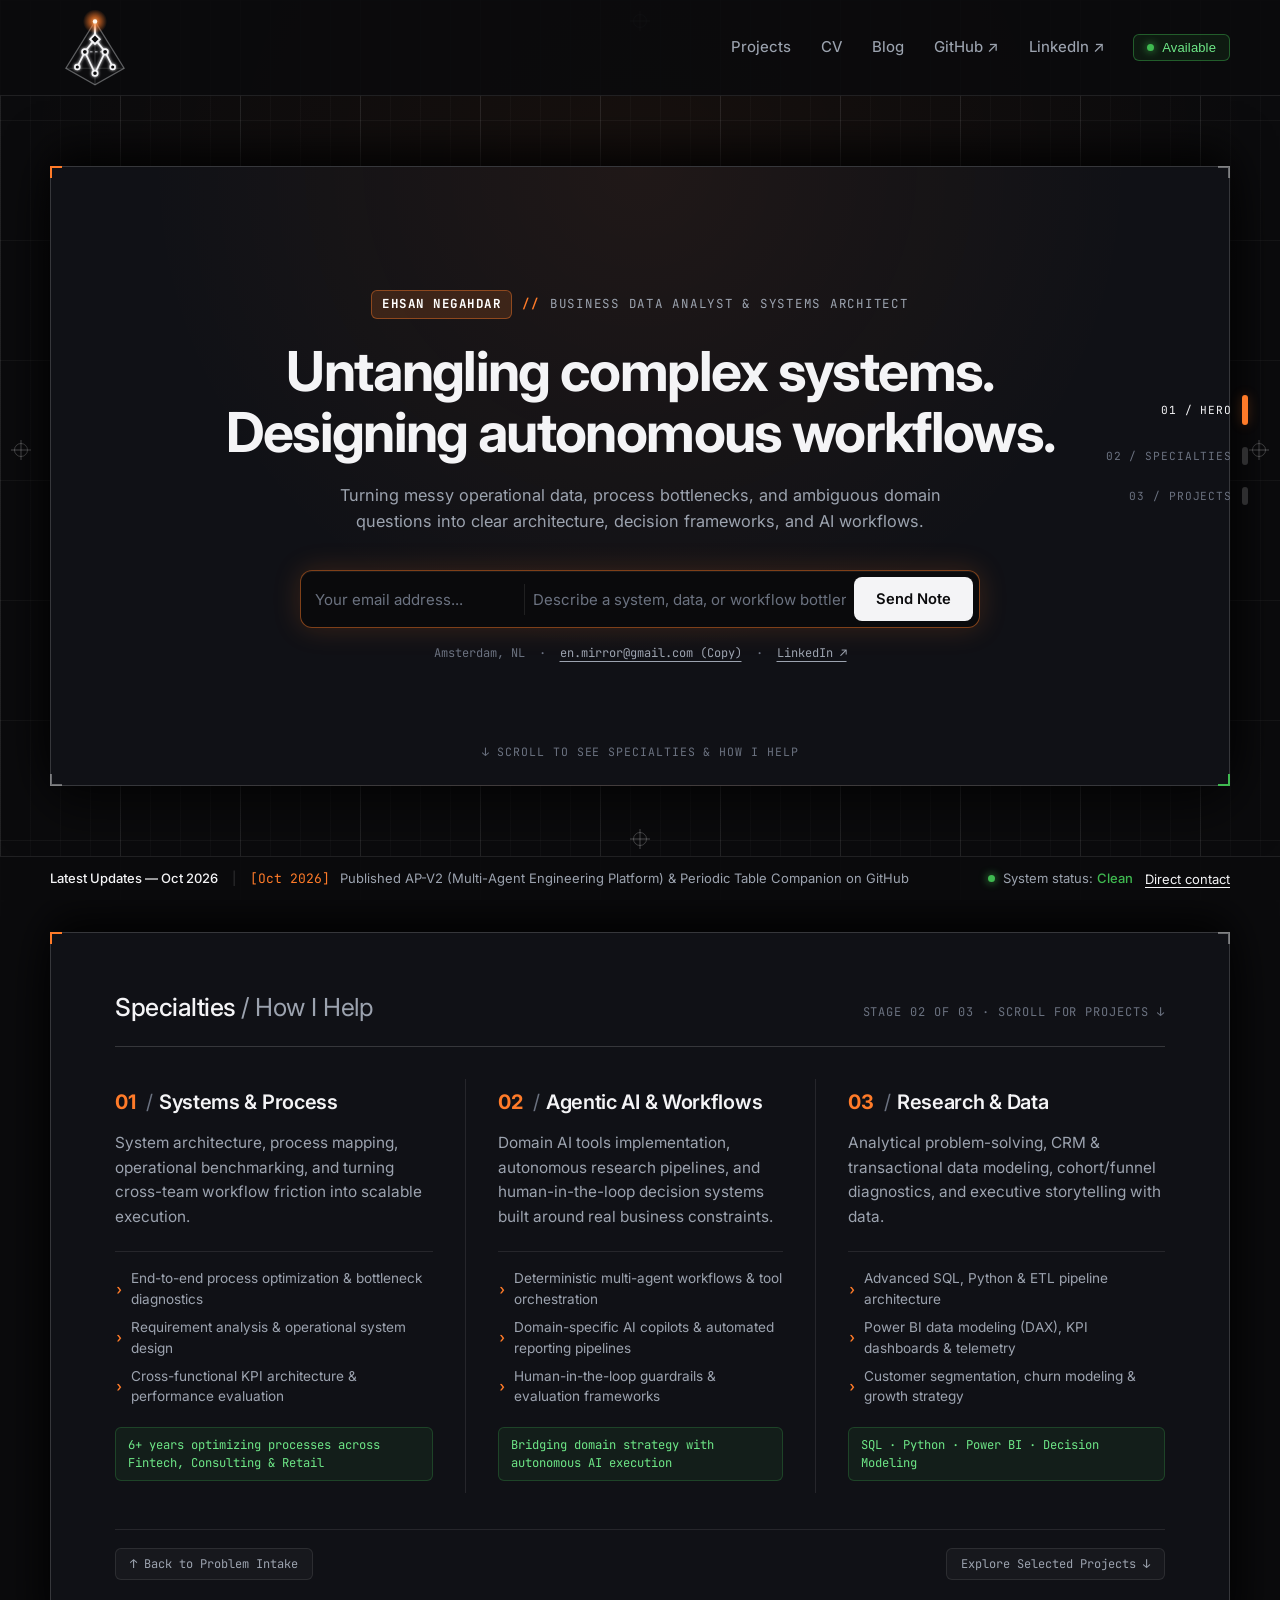
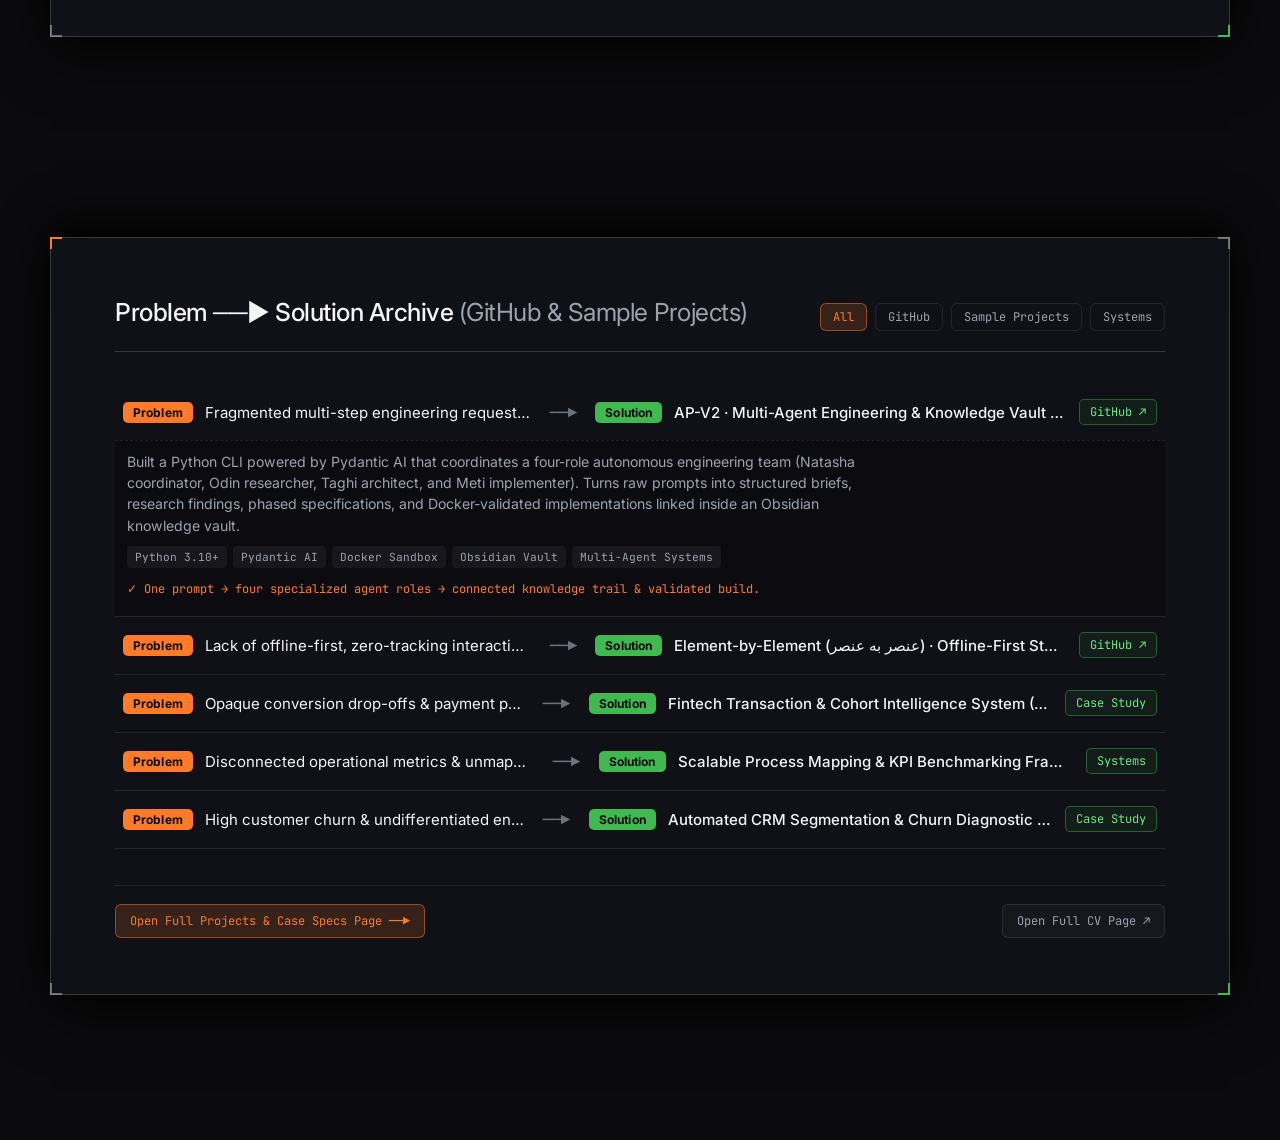
==== commit 8d92c45e: "Phase 1: Ignore audit report, implement responsive mobile nav, truthful 2-field contact form, keyboa" ====
--- a/index.html
+++ b/index.html
@@ -3,17 +3,17 @@
   <head>
     <meta charset="UTF-8" />
     <meta name="viewport" content="width=device-width, initial-scale=1.0" />
-    <title>Designer &amp; Problem-Solver — Systems · Data · Agentic AI</title>
+    <title>Ehsan Negahdar — Business Data Analyst &amp; Systems Architect</title>
     <meta
       name="description"
-      content="Untangling complex systems. Designing autonomous workflows. Portfolio of Ehsan Negahdar — Strategy, Process Optimization, Data Analytics & Agentic AI."
+      content="Untangling complex systems. Designing autonomous workflows. Portfolio of Ehsan Negahdar — Business Data Analyst &amp; Systems Architect: Strategy, Process Optimization, Data Analytics &amp; Agentic AI."
     />
     <meta name="author" content="Ehsan Negahdar" />
     <meta name="theme-color" content="#0b0b0d" />
 
     <!-- Open Graph / Facebook -->
     <meta property="og:type" content="website" />
-    <meta property="og:title" content="Ehsan Negahdar — Systems, Data &amp; Agentic AI" />
+    <meta property="og:title" content="Ehsan Negahdar — Business Data Analyst &amp; Systems Architect" />
     <meta
       property="og:description"
       content="Untangling complex systems. Designing autonomous workflows. Strategy, Process Optimization, Data Analytics &amp; Agentic AI."
@@ -22,7 +22,7 @@
 
     <!-- Twitter Card -->
     <meta name="twitter:card" content="summary" />
-    <meta name="twitter:title" content="Ehsan Negahdar — Systems, Data &amp; Agentic AI" />
+    <meta name="twitter:title" content="Ehsan Negahdar — Business Data Analyst &amp; Systems Architect" />
     <meta
       name="twitter:description"
       content="Untangling complex systems. Designing autonomous workflows. Strategy, Process Optimization, Data Analytics &amp; Agentic AI."
@@ -39,6 +39,9 @@
     <link rel="stylesheet" href="./styles/main.css" />
   </head>
   <body data-page="home">
+    <!-- Accessibility Skip to Main Content Link -->
+    <a href="#main-content" class="skip-to-content">Skip to main content</a>
+
     <!-- Full-Viewport Architectural Gray Vertical Stripes & Blueprint Grid -->
     <div class="ambient-grid" aria-hidden="true">
       <div class="crosshair-mark ch-top" aria-hidden="true"></div>
@@ -55,7 +58,7 @@
         <a
           href="./index.html"
           class="brand-logo-btn"
-          aria-label="Home — Designer & Problem-Solver"
+          aria-label="Home — Ehsan Negahdar"
           title="Home"
         >
           <img
@@ -65,7 +68,20 @@
           />
         </a>
 
-        <nav class="header-nav" aria-label="Primary Navigation">
+        <button
+          type="button"
+          class="mobile-nav-toggle"
+          id="mobile-nav-toggle"
+          aria-expanded="false"
+          aria-controls="site-header-nav"
+          aria-label="Toggle navigation menu"
+        >
+          <span class="hamburger-bar"></span>
+          <span class="hamburger-bar"></span>
+          <span class="hamburger-bar"></span>
+        </button>
+
+        <nav class="header-nav" id="site-header-nav" aria-label="Primary Navigation">
           <a href="./projects.html" class="nav-link">Projects</a>
           <a href="./cv.html" class="nav-link">CV</a>
           <a href="./blog.html" class="nav-link">Blog</a>
@@ -119,7 +135,7 @@
     <!-- ====================================================================
          DYNAMIC SCROLL-REPLACED STAGE DECK
          ==================================================================== -->
-    <main class="stage-viewport">
+    <main class="stage-viewport" id="main-content">
       <!-- STAGE 01: COMPLETE CENTERED HERO BOX -->
       <section class="stage-section" id="stage-hero" aria-label="Hero">
         <div class="stage-box hero-box">
@@ -127,9 +143,9 @@
           <span class="box-corner-br" aria-hidden="true"></span>
 
           <div class="hero-kicker">
-            <span>DESIGNER &amp; PROBLEM-SOLVER</span>
+            <span class="hero-name-badge">EHSAN NEGAHDAR</span>
             <span class="slash-accent">//</span>
-            <span>SYSTEMS · DATA · AGENTIC AI</span>
+            <span>BUSINESS DATA ANALYST &amp; SYSTEMS ARCHITECT</span>
           </div>
 
           <h1 class="hero-headline">
@@ -144,15 +160,33 @@
 
           <div class="problem-form-wrap">
             <form id="problem-form" class="problem-bar" autocomplete="off">
-              <input
-                type="text"
-                id="problem-input"
-                class="problem-input"
-                placeholder="Have a complex problem? Send a direct note..."
-                aria-label="Have a complex problem? Send a direct note"
-              />
-              <button type="submit" class="problem-send-btn">Send</button>
+              <div class="problem-inputs-group">
+                <div class="problem-field-email">
+                  <input
+                    type="email"
+                    id="problem-email"
+                    name="email"
+                    class="problem-input"
+                    placeholder="Your email address..."
+                    aria-label="Your email address"
+                    required
+                  />
+                </div>
+                <div class="problem-field-note">
+                  <input
+                    type="text"
+                    id="problem-input"
+                    name="message"
+                    class="problem-input"
+                    placeholder="Describe a system, data, or workflow bottleneck..."
+                    aria-label="Describe a system, data, or workflow bottleneck"
+                    required
+                  />
+                </div>
+              </div>
+              <button type="submit" class="problem-send-btn" id="problem-submit-btn">Send Note</button>
             </form>
+            <div id="problem-form-feedback" class="problem-form-feedback" aria-live="polite"></div>
             <div class="hero-quick-meta">
               <span>Amsterdam, NL</span>
               <span>·</span>
@@ -220,12 +254,42 @@
               Problem ──▶ Solution Archive <span>(GitHub &amp; Sample Projects)</span>
             </h2>
             <div class="archive-filters" role="tablist" aria-label="Filter projects by origin">
-              <button type="button" class="filter-chip active" data-filter="all">All</button>
-              <button type="button" class="filter-chip" data-filter="github">GitHub</button>
-              <button type="button" class="filter-chip" data-filter="sample">
+              <button
+                type="button"
+                class="filter-chip active"
+                role="tab"
+                aria-selected="true"
+                data-filter="all"
+              >
+                All
+              </button>
+              <button
+                type="button"
+                class="filter-chip"
+                role="tab"
+                aria-selected="false"
+                data-filter="github"
+              >
+                GitHub
+              </button>
+              <button
+                type="button"
+                class="filter-chip"
+                role="tab"
+                aria-selected="false"
+                data-filter="sample"
+              >
                 Sample Projects
               </button>
-              <button type="button" class="filter-chip" data-filter="systems">Systems</button>
+              <button
+                type="button"
+                class="filter-chip"
+                role="tab"
+                aria-selected="false"
+                data-filter="systems"
+              >
+                Systems
+              </button>
             </div>
           </div>
 
--- a/styles/main.css
+++ b/styles/main.css
@@ -38,6 +38,36 @@
   padding: 0;
 }
 
+/* Accessibility: Skip to Content Link */
+.skip-to-content {
+  position: fixed;
+  top: -9999px;
+  left: 16px;
+  background: var(--accent-orange);
+  color: #0b0b0d;
+  font-family: var(--font-sans);
+  font-size: 0.875rem;
+  font-weight: 600;
+  padding: 10px 18px;
+  border-radius: 6px;
+  text-decoration: none;
+  z-index: 99999;
+  box-shadow: 0 4px 16px rgba(255, 123, 41, 0.4);
+  transition: top 180ms ease;
+}
+
+.skip-to-content:focus {
+  top: 16px;
+  outline: 2px solid #ffffff !important;
+  outline-offset: 2px;
+}
+
+/* Accessibility: Global High-Contrast Focus Visible */
+:focus-visible {
+  outline: 2px solid var(--accent-orange) !important;
+  outline-offset: 3px !important;
+}
+
 html {
   width: 100%;
   background-color: var(--bg-canvas);
@@ -46,6 +76,7 @@
   font-size: 16px;
   line-height: 1.5;
   scroll-behavior: smooth;
+  overflow-x: hidden;
   -webkit-font-smoothing: antialiased;
 }
 
@@ -208,6 +239,52 @@
   display: block;
 }
 
+/* Accessible Mobile Navigation Toggle Button */
+.mobile-nav-toggle {
+  display: none;
+  width: 44px;
+  height: 44px;
+  background: rgba(255, 255, 255, 0.04);
+  border: 1px solid var(--border-strong);
+  border-radius: 8px;
+  cursor: pointer;
+  padding: 0;
+  align-items: center;
+  justify-content: center;
+  flex-direction: column;
+  gap: 5px;
+  color: var(--text-primary);
+  transition: background 180ms ease, border-color 180ms ease;
+  z-index: 60;
+}
+
+.mobile-nav-toggle:hover {
+  background: rgba(255, 255, 255, 0.08);
+  border-color: var(--accent-orange);
+}
+
+.hamburger-bar {
+  display: block;
+  width: 20px;
+  height: 2px;
+  background-color: currentColor;
+  border-radius: 2px;
+  transition: transform 220ms ease, opacity 220ms ease;
+}
+
+.mobile-nav-toggle[aria-expanded="true"] .hamburger-bar:nth-child(1) {
+  transform: translateY(7px) rotate(45deg);
+}
+
+.mobile-nav-toggle[aria-expanded="true"] .hamburger-bar:nth-child(2) {
+  opacity: 0;
+  transform: scaleX(0);
+}
+
+.mobile-nav-toggle[aria-expanded="true"] .hamburger-bar:nth-child(3) {
+  transform: translateY(-7px) rotate(-45deg);
+}
+
 .header-nav {
   display: flex;
   align-items: center;
@@ -446,7 +523,19 @@
   margin-bottom: 22px;
   display: inline-flex;
   align-items: center;
+  justify-content: center;
+  flex-wrap: wrap;
   gap: 10px;
+}
+
+.hero-name-badge {
+  color: #ffffff;
+  font-weight: 700;
+  letter-spacing: 0.12em;
+  background: rgba(255, 123, 41, 0.16);
+  padding: 4px 10px;
+  border-radius: 6px;
+  border: 1px solid rgba(255, 123, 41, 0.42);
 }
 
 .hero-kicker .slash-accent {
@@ -472,10 +561,10 @@
   line-height: 1.6;
 }
 
-/* Centered Problem Submission Bar with VS Code Orange Glow */
+/* Centered Problem Submission Form with VS Code Orange Glow */
 .problem-form-wrap {
   width: 100%;
-  max-width: 650px;
+  max-width: 680px;
   margin: 0 auto;
 }
 
@@ -485,12 +574,13 @@
   width: 100%;
   background: rgba(11, 11, 13, 0.96);
   border: 1px solid var(--accent-orange-border);
-  border-radius: 999px;
-  padding: 6px 6px 6px 24px;
+  border-radius: 12px;
+  padding: 6px 6px 6px 14px;
   box-shadow:
     0 0 28px rgba(255, 123, 41, 0.18),
     inset 0 1px 0 rgba(255, 255, 255, 0.06);
   transition: box-shadow 220ms ease, border-color 220ms ease, transform 220ms ease;
+  gap: 8px;
 }
 
 .problem-bar:focus-within {
@@ -501,15 +591,35 @@
   transform: translateY(-1px);
 }
 
+.problem-inputs-group {
+  display: flex;
+  align-items: center;
+  flex: 1;
+  min-width: 0;
+  gap: 8px;
+}
+
+.problem-field-email {
+  flex: 0 0 210px;
+  min-width: 0;
+  border-right: 1px solid var(--border-hairline);
+  padding-right: 8px;
+}
+
+.problem-field-note {
+  flex: 1;
+  min-width: 0;
+}
+
 .problem-input {
-  flex: 1;
+  width: 100%;
   background: transparent;
   border: none;
   color: var(--text-primary);
   font-family: var(--font-sans);
-  font-size: 0.975rem;
+  font-size: 0.9375rem;
   outline: none;
-  padding-right: 12px;
+  padding: 6px 0;
 }
 
 .problem-input::placeholder {
@@ -520,19 +630,90 @@
   background: #f4f4f6;
   color: #0b0b0d;
   border: none;
-  border-radius: 999px;
-  padding: 10px 26px;
+  border-radius: 8px;
+  padding: 10px 22px;
   font-family: var(--font-sans);
   font-size: 0.92rem;
   font-weight: 600;
   cursor: pointer;
+  white-space: nowrap;
+  flex-shrink: 0;
+  min-height: 44px;
+  display: inline-flex;
+  align-items: center;
+  justify-content: center;
   transition: background 180ms ease, transform 180ms ease, box-shadow 180ms ease;
 }
 
-.problem-send-btn:hover {
+.problem-send-btn:hover:not(:disabled) {
   background: #ffffff;
   box-shadow: 0 0 16px rgba(255, 255, 255, 0.35);
   transform: translateX(1px);
+}
+
+.problem-send-btn:disabled {
+  opacity: 0.6;
+  cursor: not-allowed;
+}
+
+/* Feedback & Fallback Banner */
+.problem-form-feedback {
+  margin-top: 14px;
+  width: 100%;
+}
+
+.feedback-success {
+  display: inline-block;
+  color: #6ee787;
+  font-family: var(--font-mono);
+  font-size: 0.84rem;
+  background: rgba(63, 185, 80, 0.12);
+  border: 1px solid var(--accent-green-border);
+  padding: 8px 16px;
+  border-radius: 8px;
+}
+
+.feedback-fallback-banner {
+  background: rgba(255, 123, 41, 0.08);
+  border: 1px solid var(--accent-orange-border);
+  border-radius: 10px;
+  padding: 14px 16px;
+  text-align: left;
+}
+
+.feedback-text.warning {
+  color: #ffa463;
+  font-size: 0.88rem;
+  font-weight: 500;
+  margin-bottom: 10px;
+}
+
+.feedback-actions {
+  display: flex;
+  flex-wrap: wrap;
+  gap: 8px;
+}
+
+.feedback-btn {
+  background: rgba(255, 255, 255, 0.06);
+  border: 1px solid var(--border-strong);
+  color: var(--text-primary);
+  font-family: var(--font-mono);
+  font-size: 0.8rem;
+  padding: 8px 14px;
+  border-radius: 6px;
+  cursor: pointer;
+  text-decoration: none;
+  display: inline-flex;
+  align-items: center;
+  gap: 6px;
+  transition: background 180ms ease, border-color 180ms ease;
+  min-height: 40px;
+}
+
+.feedback-btn:hover {
+  background: rgba(255, 255, 255, 0.12);
+  border-color: var(--accent-orange);
 }
 
 .hero-quick-meta {
@@ -1587,12 +1768,101 @@
 }
 
 /* Responsive Adjustments */
-@media (max-width: 960px) {
+@media (max-width: 860px) {
+  :root {
+    --header-h: 68px;
+  }
+
+  .site-header {
+    padding: 0 16px;
+    height: var(--header-h);
+  }
+
+  .brand-logo-svg {
+    width: 44px;
+    height: 44px;
+  }
+
+  .mobile-nav-toggle {
+    display: flex;
+  }
+
+  .header-nav {
+    display: none;
+    position: fixed;
+    top: var(--header-h);
+    left: 0;
+    right: 0;
+    width: 100%;
+    max-height: calc(100vh - var(--header-h));
+    overflow-y: auto;
+    background: rgba(14, 15, 18, 0.98);
+    backdrop-filter: blur(20px);
+    -webkit-backdrop-filter: blur(20px);
+    border-bottom: 1px solid var(--border-strong);
+    padding: 20px 20px 28px;
+    flex-direction: column;
+    align-items: stretch;
+    gap: 8px;
+    box-shadow: 0 16px 36px rgba(0, 0, 0, 0.7);
+    z-index: 55;
+  }
+
+  .site-header.nav-open .header-nav,
+  .header-nav.is-open {
+    display: flex;
+  }
+
+  .header-nav .nav-link {
+    min-height: 44px;
+    display: flex;
+    align-items: center;
+    padding: 10px 14px;
+    font-size: 1.05rem;
+    border-radius: 6px;
+    border-left: 2px solid transparent;
+  }
+
+  .header-nav .nav-link:hover,
+  .header-nav .nav-link.active {
+    background: rgba(255, 255, 255, 0.05);
+    border-left-color: var(--accent-orange);
+    color: var(--text-primary);
+  }
+
+  .header-nav .availability-pill {
+    min-height: 44px;
+    justify-content: center;
+    width: 100%;
+    margin-top: 10px;
+    font-size: 0.9rem;
+  }
+
+  .subpage-main {
+    padding: calc(var(--header-h) + 20px) 16px calc(var(--footer-h) + 40px) 16px;
+  }
+
+  .archive-filters {
+    flex-wrap: wrap;
+    gap: 8px;
+  }
+
+  .filter-chip {
+    min-height: 38px;
+    padding: 6px 12px;
+  }
+
+  .subpage-ActionBar {
+    flex-wrap: wrap;
+    gap: 12px;
+  }
+
   .stage-section {
     position: relative;
     top: 0;
     min-height: auto;
-    padding: 96px 20px 32px 20px;
+    padding: calc(var(--header-h) + 16px) 16px 28px 16px;
+    max-width: 100vw;
   }
 
   #stage-specialties,
@@ -1601,7 +1871,8 @@
   }
 
   .stage-box {
-    padding: 32px 24px;
+    padding: 28px 18px;
+    max-width: 100%;
   }
 
   .specialties-grid,
@@ -1645,6 +1916,82 @@
 
   .cv-contact {
     text-align: left;
+  }
+}
+
+@media (max-width: 680px) {
+  .hero-headline {
+    font-size: 2rem;
+  }
+
+  .problem-bar {
+    flex-direction: column;
+    align-items: stretch;
+    border-radius: 12px;
+    padding: 12px;
+    gap: 10px;
+  }
+
+  .problem-inputs-group {
+    flex-direction: column;
+    align-items: stretch;
+    gap: 10px;
+  }
+
+  .problem-field-email {
+    flex: auto;
+    border-right: none;
+    border-bottom: 1px solid var(--border-hairline);
+    padding-right: 0;
+    padding-bottom: 8px;
+  }
+
+  .problem-field-note {
+    flex: auto;
+  }
+
+  .problem-send-btn {
+    width: 100%;
+    min-height: 44px;
+  }
+
+  .hero-quick-meta {
+    flex-direction: column;
+    gap: 8px;
+  }
+
+  .hero-quick-meta span:not(.copy-email-btn) {
+    display: inline-block;
+  }
+
+  .stage-nav-footer {
+    flex-direction: column;
+    gap: 10px;
+  }
+
+  .stage-nav-footer .stage-step-btn {
+    width: 100%;
+    text-align: center;
+  }
+
+  .site-footer {
+    height: auto;
+    min-height: var(--footer-h);
+    padding: 10px 0;
+  }
+
+  .footer-inner {
+    flex-direction: column;
+    height: auto;
+    padding: 0 16px;
+    gap: 8px;
+    text-align: center;
+  }
+
+  .footer-left,
+  .footer-right {
+    justify-content: center;
+    flex-wrap: wrap;
   }
 }
 
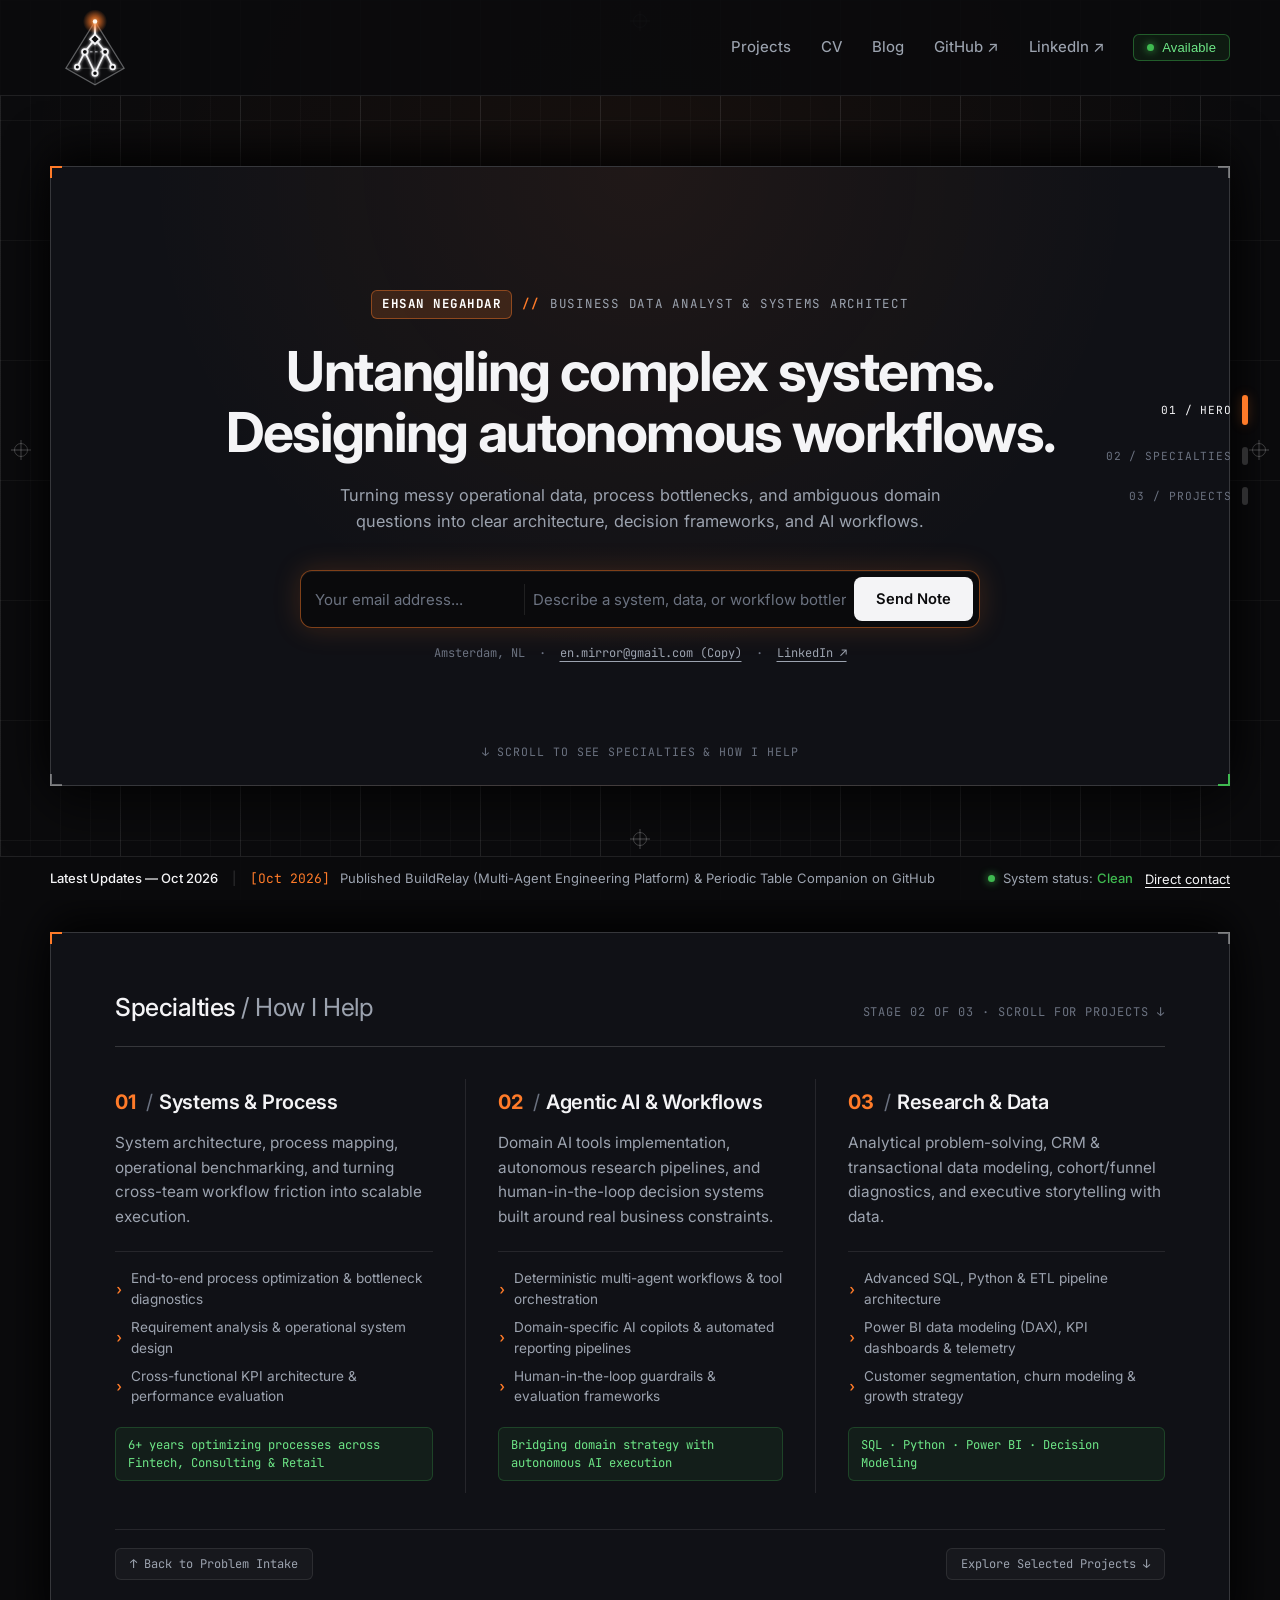
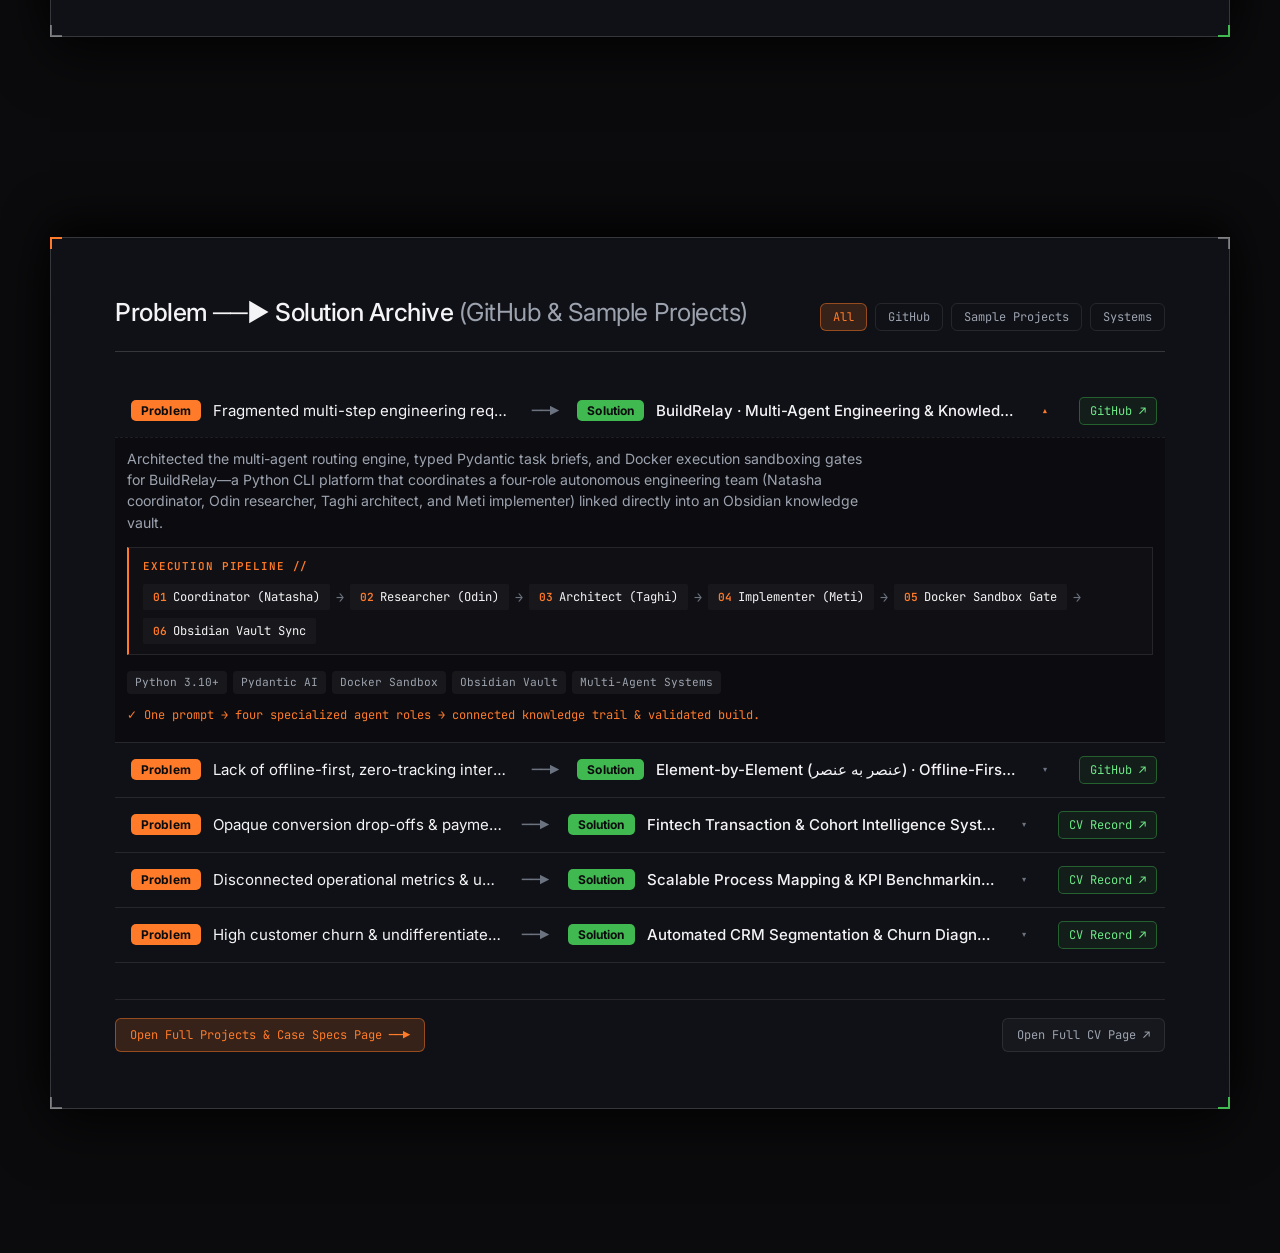
==== commit 6af7a5c7: "Phase 3: Editorial credibility, pre-rendered static blog, permalinks, and visual workflow pipelines" ====
--- a/index.html
+++ b/index.html
@@ -293,7 +293,20 @@
             </div>
           </div>
 
-          <div id="archive-list" class="archive-list"></div>
+          <div id="archive-list" class="archive-list">
+            <noscript>
+              <div class="archive-row expanded" style="padding: 16px;">
+                <p style="color: var(--text-secondary); margin-bottom: 12px;">
+                  JavaScript is disabled. Explore repositories directly on
+                  <a href="https://github.com/Dutch-panda" class="inline-accent-link">GitHub (Dutch-panda)</a> or view the full case specs on the
+                  <a href="./projects.html" class="inline-accent-link">Projects Page</a>.
+                </p>
+                <p style="color: var(--text-muted); font-size: 0.85rem;">
+                  Featured: <strong>BuildRelay</strong> (Multi-Agent Engineering Platform) &amp; <strong>Periodic Table Practice</strong> (Offline-First Companion).
+                </p>
+              </div>
+            </noscript>
+          </div>
 
           <div class="stage-nav-footer">
             <a href="./projects.html" class="stage-step-btn cta-link-btn">
--- a/styles/main.css
+++ b/styles/main.css
@@ -975,6 +975,55 @@
   background: rgba(255, 255, 255, 0.02);
 }
 
+.archive-row-header {
+  display: flex;
+  align-items: center;
+  justify-content: space-between;
+  gap: 12px;
+  padding: 10px 8px;
+}
+
+.archive-row-toggle {
+  flex: 1;
+  min-width: 0;
+  background: none;
+  border: none;
+  color: inherit;
+  font-family: inherit;
+  text-align: left;
+  padding: 6px 8px;
+  border-radius: 6px;
+  display: grid;
+  grid-template-columns: minmax(240px, 1fr) 36px minmax(260px, 1.15fr) 28px;
+  align-items: center;
+  gap: 14px;
+  cursor: pointer;
+  transition: background 180ms ease;
+}
+
+.archive-row-toggle:hover {
+  background: rgba(255, 255, 255, 0.03);
+}
+
+.archive-row-toggle:focus-visible {
+  outline: 2px solid var(--accent-orange) !important;
+  outline-offset: 2px;
+}
+
+.accordion-chevron {
+  font-family: var(--font-mono);
+  font-size: 0.85rem;
+  color: var(--text-muted);
+  text-align: center;
+  transition: transform 220ms ease, color 220ms ease;
+  user-select: none;
+}
+
+.archive-row.expanded .accordion-chevron {
+  transform: rotate(180deg);
+  color: var(--accent-orange);
+}
+
 .archive-row-main {
   width: 100%;
   background: none;
@@ -1287,6 +1336,63 @@
   font-weight: 700;
 }
 
+/* Workflow Pipeline Strip (Projects page & Home drawer) */
+.project-pipeline-wrap {
+  margin: 18px 0 20px;
+  padding: 14px 18px;
+  background: rgba(18, 18, 22, 0.7);
+  border: 1px solid var(--border-hairline);
+  border-left: 2px solid var(--accent-orange);
+}
+
+.project-pipeline-wrap.home-pipeline {
+  margin: 14px 0 16px;
+  padding: 10px 14px;
+}
+
+.project-pipeline-label {
+  font-family: var(--font-mono);
+  font-size: 0.68rem;
+  letter-spacing: 0.08em;
+  text-transform: uppercase;
+  color: var(--accent-orange);
+  margin-bottom: 10px;
+  font-weight: 600;
+}
+
+.project-pipeline-strip {
+  display: flex;
+  flex-wrap: wrap;
+  align-items: center;
+  gap: 8px 6px;
+}
+
+.pipeline-step {
+  display: inline-flex;
+  align-items: center;
+  gap: 6px;
+  font-family: var(--font-mono);
+  font-size: 0.76rem;
+  background: rgba(255, 255, 255, 0.035);
+  border: 1px solid var(--border-default);
+  padding: 4px 10px;
+  color: var(--text-primary);
+  border-radius: 2px;
+}
+
+.pipeline-step .step-num {
+  color: var(--accent-orange);
+  font-weight: 600;
+  font-size: 0.7rem;
+}
+
+.pipeline-arrow {
+  color: var(--text-muted);
+  font-family: var(--font-mono);
+  font-size: 0.85rem;
+  user-select: none;
+}
+
 .project-case-footer {
   padding-top: 16px;
   border-top: 1px solid var(--border-hairline);
@@ -1496,6 +1602,16 @@
   margin-bottom: 22px;
   padding-bottom: 22px;
   border-bottom: 1px solid var(--border-hairline);
+  scroll-margin-top: calc(var(--header-h) + 24px);
+  border-left: 3px solid transparent;
+  transition: background-color 260ms ease, padding 260ms ease, border-color 260ms ease;
+}
+
+.cv-exp-entry:target {
+  background-color: rgba(255, 123, 41, 0.08);
+  border-left-color: var(--accent-orange);
+  padding: 14px 16px;
+  border-radius: 6px;
 }
 
 .cv-exp-entry:last-child {
@@ -1569,34 +1685,111 @@
 .blog-full-list {
   display: flex;
   flex-direction: column;
-  gap: 24px;
+  gap: 28px;
 }
 
 .blog-article-box {
   padding: 38px 48px;
-}
-
-.blog-meta {
+  scroll-margin-top: calc(var(--header-h) + 28px);
+  transition: border-color var(--transition-fast), box-shadow var(--transition-fast);
+}
+
+.blog-article-box:target {
+  border-color: var(--accent-orange);
+  box-shadow: 0 0 24px rgba(255, 107, 0, 0.2);
+}
+
+.blog-meta-row {
+  display: flex;
+  flex-wrap: wrap;
+  align-items: center;
+  gap: 8px 10px;
+  margin-bottom: 14px;
   font-family: var(--font-mono);
   font-size: 0.75rem;
-  color: var(--accent-green);
-  margin-bottom: 10px;
+}
+
+.blog-category {
+  color: var(--accent-orange);
+  font-weight: 600;
+  text-transform: uppercase;
+  letter-spacing: 0.05em;
+}
+
+.blog-meta-sep {
+  color: var(--text-muted);
+}
+
+.blog-date {
+  color: var(--text-muted);
+}
+
+.read-time-pill {
+  display: inline-flex;
+  align-items: center;
+  padding: 2px 8px;
+  background: rgba(255, 255, 255, 0.04);
+  border: 1px solid var(--border-hairline);
+  color: var(--text-secondary);
+  font-size: 0.72rem;
+  border-radius: 2px;
+}
+
+.blog-meta-actions {
+  margin-left: auto;
+}
+
+.blog-share-btn {
+  background: transparent;
+  border: 1px solid var(--border-default);
+  color: var(--text-secondary);
+  font-family: var(--font-mono);
+  font-size: 0.72rem;
+  padding: 3px 9px;
+  border-radius: 2px;
+  cursor: pointer;
+  display: inline-flex;
+  align-items: center;
+  gap: 5px;
+  transition: border-color var(--transition-fast), color var(--transition-fast), background var(--transition-fast);
+}
+
+.blog-share-btn:hover {
+  border-color: var(--accent-orange);
+  color: var(--text-primary);
+  background: rgba(255, 107, 0, 0.08);
+}
+
+.blog-share-btn .share-icon {
+  color: var(--accent-orange);
+  font-weight: 600;
 }
 
 .blog-title {
-  font-size: 1.4rem;
+  font-size: 1.45rem;
   font-weight: 600;
   letter-spacing: -0.015em;
-  margin-bottom: 14px;
-  color: var(--text-primary);
+  margin-bottom: 18px;
+  color: var(--text-primary);
+  line-height: 1.35;
+}
+
+.blog-title-anchor {
+  color: inherit;
+  text-decoration: none;
+  transition: color var(--transition-fast);
+}
+
+.blog-title-anchor:hover {
+  color: var(--accent-orange);
 }
 
 .blog-body-p {
-  font-size: 0.96rem;
-  color: var(--text-secondary);
-  line-height: 1.7;
-  margin-bottom: 14px;
-  max-width: 72ch;
+  font-size: 0.98rem;
+  color: var(--text-secondary);
+  line-height: 1.78;
+  margin-bottom: 16px;
+  max-width: 68ch;
 }
 
 .blog-body-p:last-child {
@@ -1888,6 +2081,31 @@
     border-bottom: 1px solid var(--border-hairline);
   }
 
+  .archive-row-header {
+    flex-direction: column;
+    align-items: flex-start;
+    gap: 8px;
+    padding: 12px 6px;
+  }
+
+  .archive-row-toggle {
+    width: 100%;
+    grid-template-columns: 1fr 24px;
+    gap: 8px;
+  }
+
+  .archive-row-toggle .solution-cell {
+    grid-column: 1 / 2;
+  }
+
+  .archive-row-toggle .arrow-divider {
+    display: none;
+  }
+
+  .archive-row-header .provenance-tag {
+    align-self: flex-start;
+  }
+
   .archive-row-main {
     grid-template-columns: 1fr;
     gap: 8px;
@@ -1993,6 +2211,21 @@
     justify-content: center;
     flex-wrap: wrap;
   }
+
+  .blog-meta-actions {
+    margin-left: 0;
+    width: 100%;
+    margin-top: 4px;
+  }
+
+  .project-pipeline-strip {
+    gap: 6px 4px;
+  }
+
+  .pipeline-step {
+    font-size: 0.72rem;
+    padding: 3px 8px;
+  }
 }
 
 /* ==========================================================================
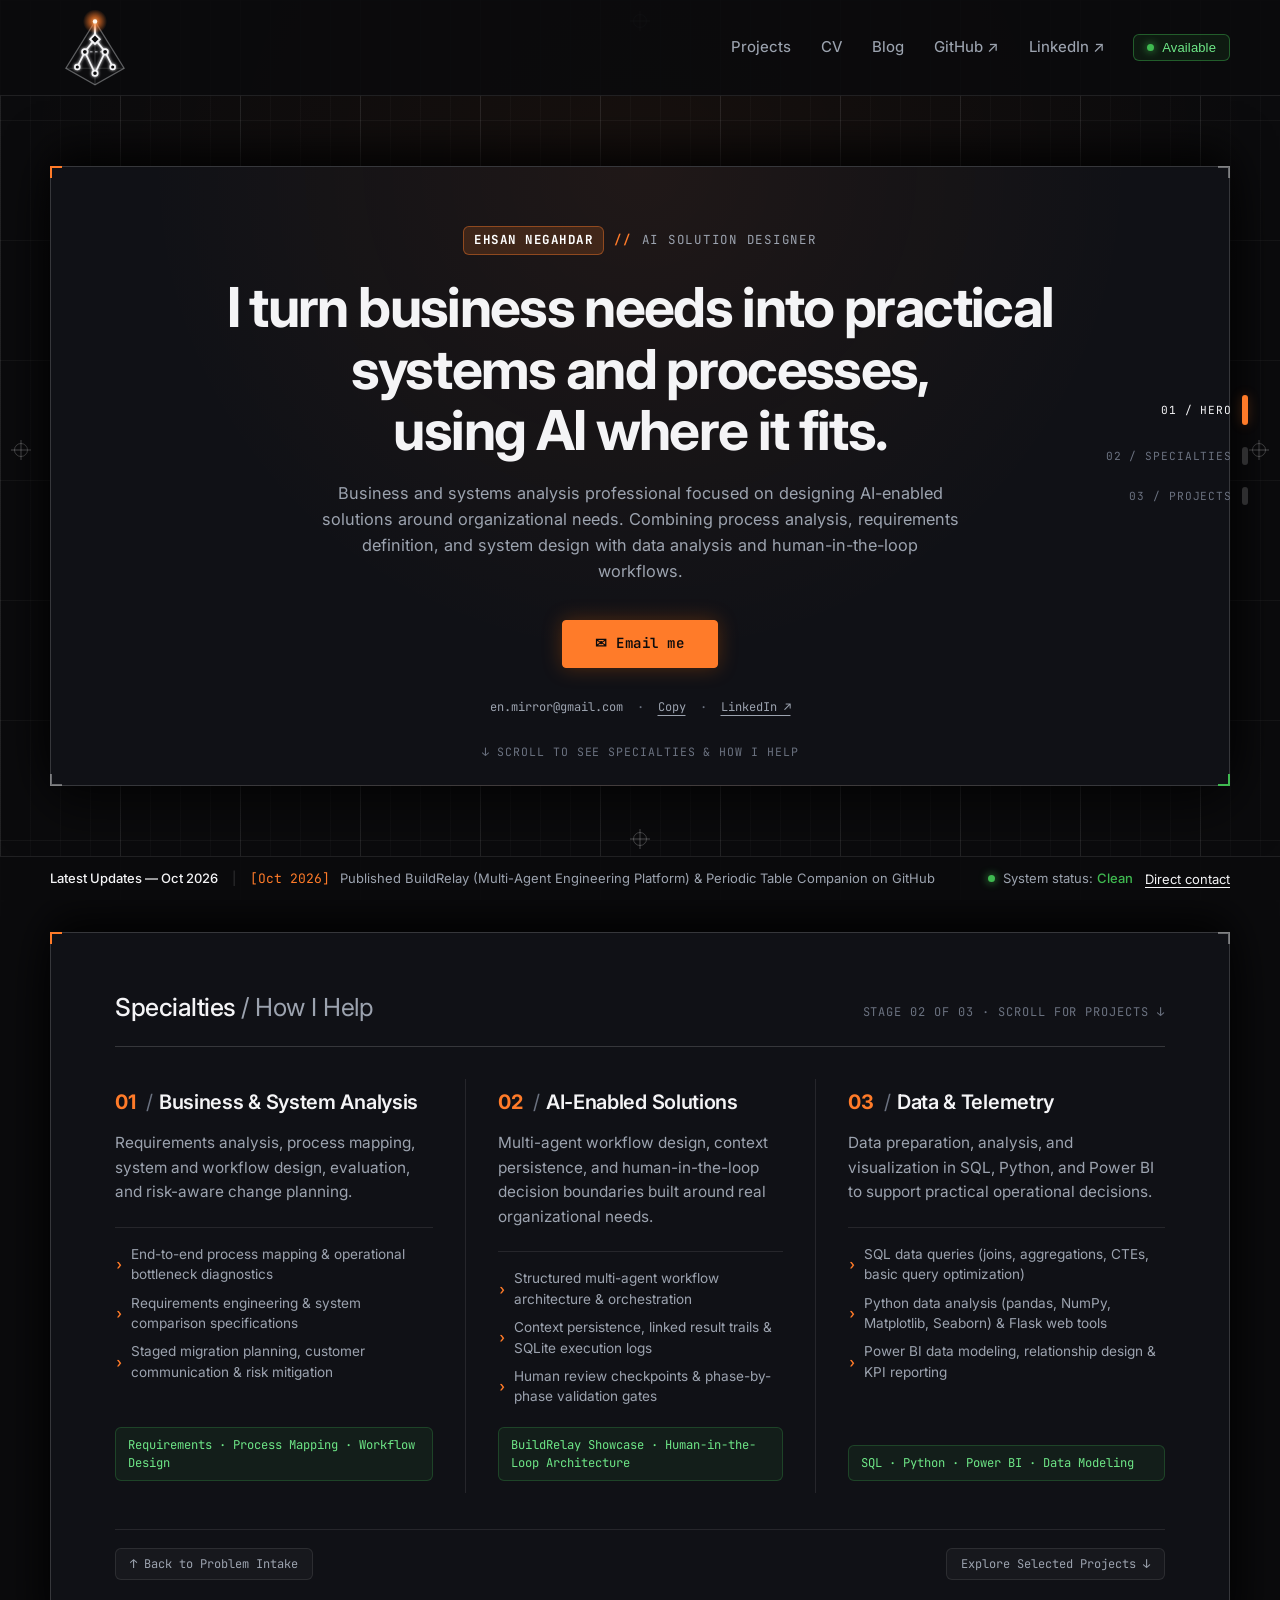
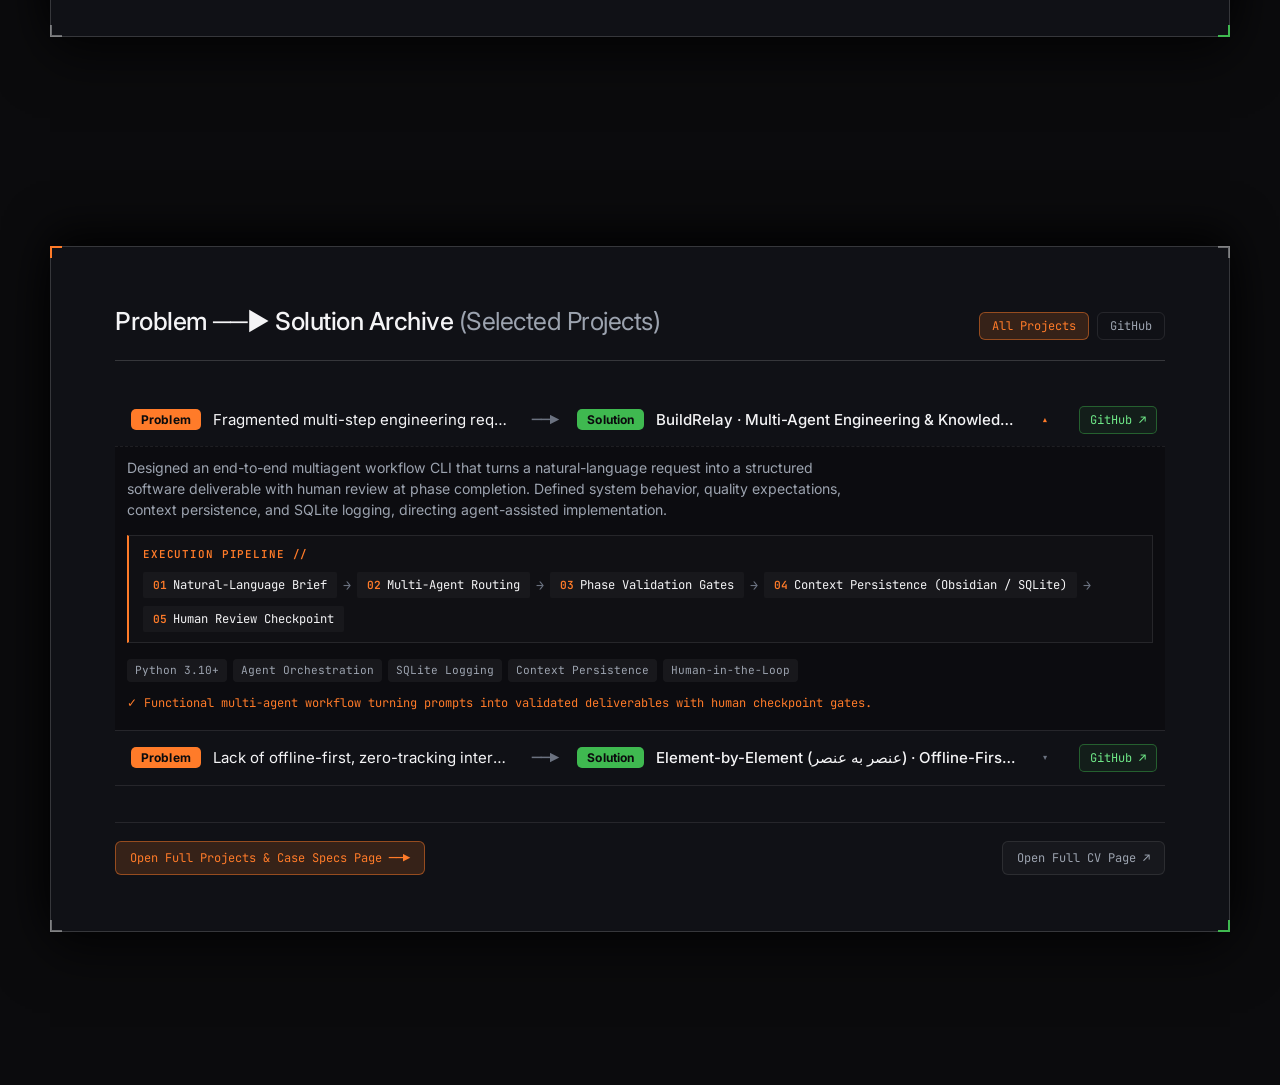
==== commit d953abd0: "Implement content handoff: AI Solution Designer positioning, complete removal of ZarinPal & syntheti" ====
--- a/index.html
+++ b/index.html
@@ -3,29 +3,29 @@
   <head>
     <meta charset="UTF-8" />
     <meta name="viewport" content="width=device-width, initial-scale=1.0" />
-    <title>Ehsan Negahdar — Business Data Analyst &amp; Systems Architect</title>
+    <title>Ehsan Negahdar — AI Solution Designer | Business Analysis &amp; Systems Design</title>
     <meta
       name="description"
-      content="Untangling complex systems. Designing autonomous workflows. Portfolio of Ehsan Negahdar — Business Data Analyst &amp; Systems Architect: Strategy, Process Optimization, Data Analytics &amp; Agentic AI."
+      content="I turn business needs into practical systems and processes, using AI where it fits. Portfolio of Ehsan Negahdar — AI Solution Designer: Business Analysis, Systems Design &amp; Process Optimization."
     />
     <meta name="author" content="Ehsan Negahdar" />
     <meta name="theme-color" content="#0b0b0d" />
 
     <!-- Open Graph / Facebook -->
     <meta property="og:type" content="website" />
-    <meta property="og:title" content="Ehsan Negahdar — Business Data Analyst &amp; Systems Architect" />
+    <meta property="og:title" content="Ehsan Negahdar — AI Solution Designer | Business Analysis &amp; Systems Design" />
     <meta
       property="og:description"
-      content="Untangling complex systems. Designing autonomous workflows. Strategy, Process Optimization, Data Analytics &amp; Agentic AI."
+      content="I turn business needs into practical systems and processes, using AI where it fits. Business Analysis, Systems Design &amp; Process Optimization."
     />
     <meta property="og:image" content="./assets/logo-git-e.svg" />
 
     <!-- Twitter Card -->
     <meta name="twitter:card" content="summary" />
-    <meta name="twitter:title" content="Ehsan Negahdar — Business Data Analyst &amp; Systems Architect" />
+    <meta name="twitter:title" content="Ehsan Negahdar — AI Solution Designer | Business Analysis &amp; Systems Design" />
     <meta
       name="twitter:description"
-      content="Untangling complex systems. Designing autonomous workflows. Strategy, Process Optimization, Data Analytics &amp; Agentic AI."
+      content="I turn business needs into practical systems and processes, using AI where it fits. Business Analysis, Systems Design &amp; Process Optimization."
     />
     <meta name="twitter:image" content="./assets/logo-git-e.svg" />
 
@@ -145,55 +145,33 @@
           <div class="hero-kicker">
             <span class="hero-name-badge">EHSAN NEGAHDAR</span>
             <span class="slash-accent">//</span>
-            <span>BUSINESS DATA ANALYST &amp; SYSTEMS ARCHITECT</span>
+            <span>AI SOLUTION DESIGNER</span>
           </div>
 
           <h1 class="hero-headline">
-            Untangling complex systems.<br />
-            Designing autonomous workflows.
+            I turn business needs into practical systems and processes,<br />
+            using AI where it fits.
           </h1>
 
           <p class="hero-subheadline">
-            Turning messy operational data, process bottlenecks, and ambiguous domain questions into
-            clear architecture, decision frameworks, and AI workflows.
+            Business and systems analysis professional focused on designing AI-enabled solutions around organizational needs. Combining process analysis, requirements definition, and system design with data analysis and human-in-the-loop workflows.
           </p>
 
-          <div class="problem-form-wrap">
-            <form id="problem-form" class="problem-bar" autocomplete="off">
-              <div class="problem-inputs-group">
-                <div class="problem-field-email">
-                  <input
-                    type="email"
-                    id="problem-email"
-                    name="email"
-                    class="problem-input"
-                    placeholder="Your email address..."
-                    aria-label="Your email address"
-                    required
-                  />
-                </div>
-                <div class="problem-field-note">
-                  <input
-                    type="text"
-                    id="problem-input"
-                    name="message"
-                    class="problem-input"
-                    placeholder="Describe a system, data, or workflow bottleneck..."
-                    aria-label="Describe a system, data, or workflow bottleneck"
-                    required
-                  />
-                </div>
-              </div>
-              <button type="submit" class="problem-send-btn" id="problem-submit-btn">Send Note</button>
-            </form>
-            <div id="problem-form-feedback" class="problem-form-feedback" aria-live="polite"></div>
+          <div class="hero-contact-wrap">
+            <a
+              href="mailto:en.mirror@gmail.com?subject=Inquiry%20%E2%80%94%20AI%20Solution%20Design"
+              class="hero-email-btn"
+              title="Open email client to message Ehsan"
+            >
+              <span class="email-icon" aria-hidden="true">✉</span> Email me
+            </a>
             <div class="hero-quick-meta">
-              <span>Amsterdam, NL</span>
-              <span>·</span>
-              <button type="button" class="copy-email-btn" data-copy-email>
-                en.mirror@gmail.com (Copy)
+              <span class="hero-contact-email">en.mirror@gmail.com</span>
+              <span class="meta-dot" aria-hidden="true">·</span>
+              <button type="button" class="copy-email-btn" data-copy-email title="Copy email address to clipboard">
+                Copy
               </button>
-              <span>·</span>
+              <span class="meta-dot" aria-hidden="true">·</span>
               <a
                 href="https://www.linkedin.com/in/ehsan-negahdar/"
                 target="_blank"
@@ -251,7 +229,7 @@
 
           <div class="section-header-row">
             <h2 class="section-title">
-              Problem ──▶ Solution Archive <span>(GitHub &amp; Sample Projects)</span>
+              Problem ──▶ Solution Archive <span>(Selected Projects)</span>
             </h2>
             <div class="archive-filters" role="tablist" aria-label="Filter projects by origin">
               <button
@@ -261,7 +239,7 @@
                 aria-selected="true"
                 data-filter="all"
               >
-                All
+                All Projects
               </button>
               <button
                 type="button"
@@ -271,24 +249,6 @@
                 data-filter="github"
               >
                 GitHub
-              </button>
-              <button
-                type="button"
-                class="filter-chip"
-                role="tab"
-                aria-selected="false"
-                data-filter="sample"
-              >
-                Sample Projects
-              </button>
-              <button
-                type="button"
-                class="filter-chip"
-                role="tab"
-                aria-selected="false"
-                data-filter="systems"
-              >
-                Systems
               </button>
             </div>
           </div>
--- a/styles/main.css
+++ b/styles/main.css
@@ -568,6 +568,49 @@
   margin: 0 auto;
 }
 
+/* Hero Direct Contact Control (Approved Email-Only Action) */
+.hero-contact-wrap {
+  width: 100%;
+  max-width: 540px;
+  margin: 0 auto 10px;
+  display: flex;
+  flex-direction: column;
+  align-items: center;
+  gap: 14px;
+}
+
+.hero-email-btn {
+  display: inline-flex;
+  align-items: center;
+  justify-content: center;
+  gap: 8px;
+  background: var(--accent-orange);
+  color: #0b0b0d;
+  font-family: var(--font-mono);
+  font-size: 0.88rem;
+  font-weight: 600;
+  letter-spacing: 0.04em;
+  padding: 12px 32px;
+  border-radius: 4px;
+  text-decoration: none;
+  border: 1px solid var(--accent-orange);
+  box-shadow: 0 0 20px rgba(255, 107, 0, 0.28);
+  transition: transform 180ms ease, box-shadow 180ms ease, background 180ms ease;
+}
+
+.hero-email-btn:hover {
+  background: #ffffff;
+  border-color: #ffffff;
+  box-shadow: 0 0 24px rgba(255, 255, 255, 0.35);
+  transform: translateY(-1px);
+}
+
+.hero-contact-email {
+  color: var(--text-secondary);
+  font-family: var(--font-mono);
+  user-select: all;
+}
+
 .problem-bar {
   display: flex;
   align-items: center;
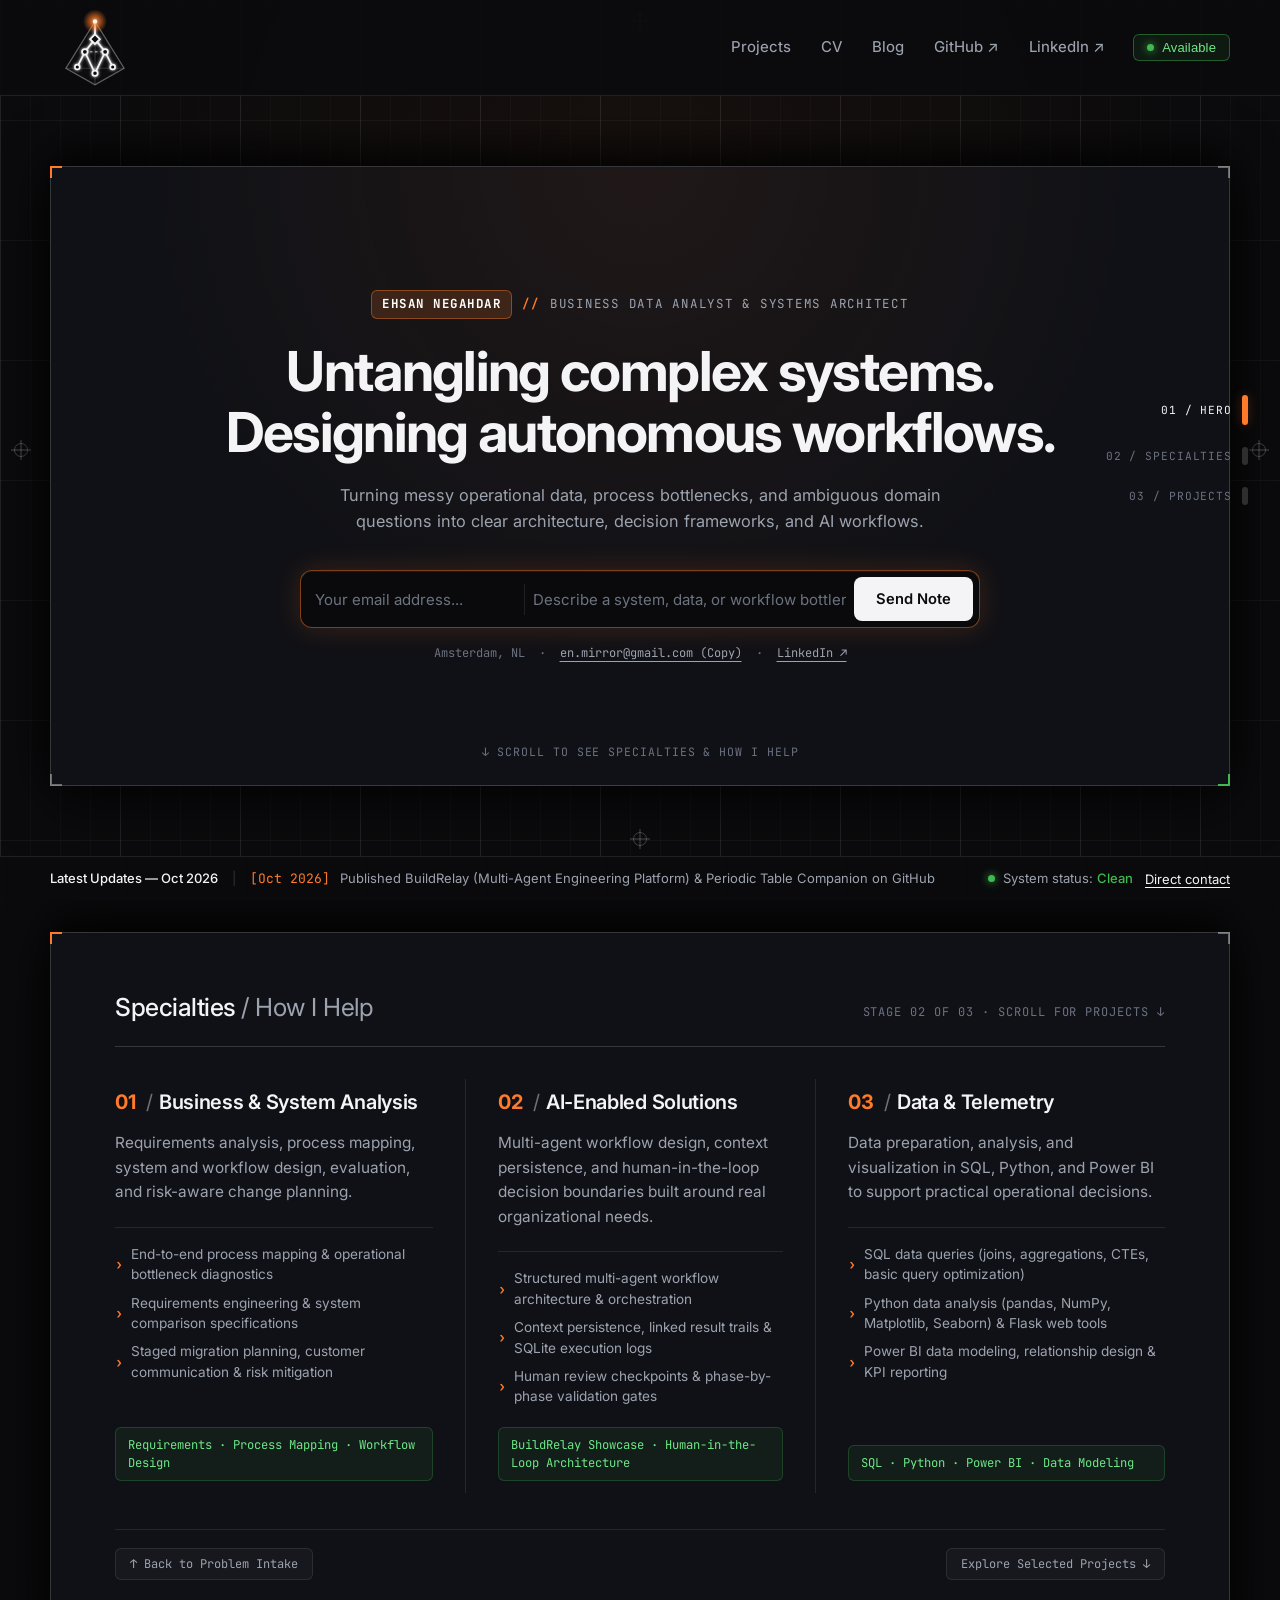
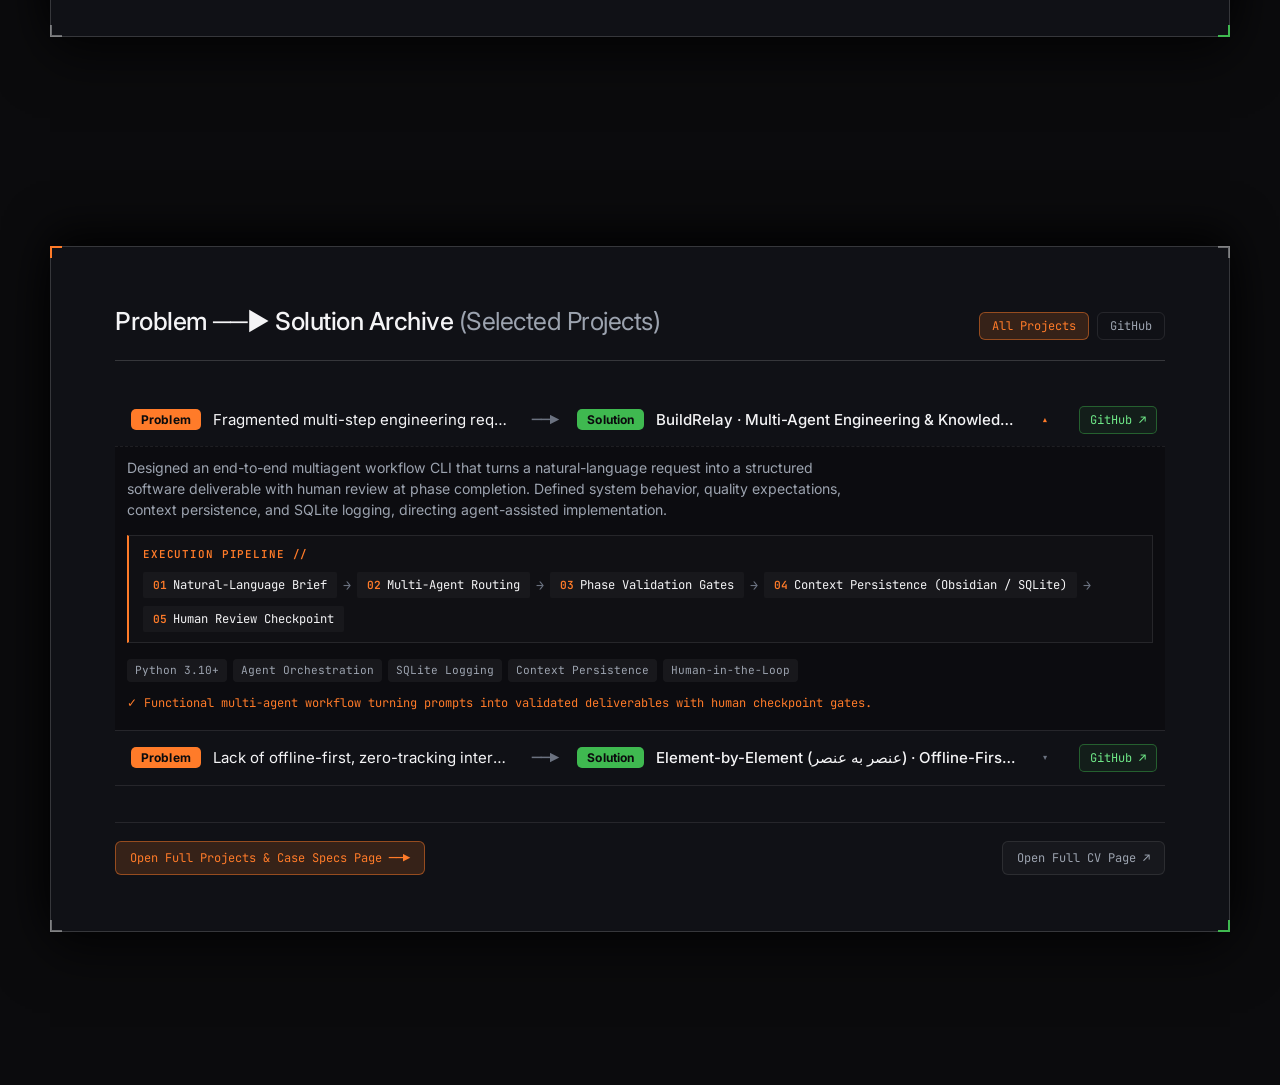
==== commit 2d84398a: "Restore previous hero bar design and CV header with KPI metric strip" ====
--- a/index.html
+++ b/index.html
@@ -3,29 +3,29 @@
   <head>
     <meta charset="UTF-8" />
     <meta name="viewport" content="width=device-width, initial-scale=1.0" />
-    <title>Ehsan Negahdar — AI Solution Designer | Business Analysis &amp; Systems Design</title>
+    <title>Ehsan Negahdar — Business Data Analyst &amp; Systems Architect</title>
     <meta
       name="description"
-      content="I turn business needs into practical systems and processes, using AI where it fits. Portfolio of Ehsan Negahdar — AI Solution Designer: Business Analysis, Systems Design &amp; Process Optimization."
+      content="Untangling complex systems. Designing autonomous workflows. Portfolio of Ehsan Negahdar — Business Data Analyst &amp; Systems Architect: Strategy, Process Optimization, Data Analytics &amp; Agentic AI."
     />
     <meta name="author" content="Ehsan Negahdar" />
     <meta name="theme-color" content="#0b0b0d" />
 
     <!-- Open Graph / Facebook -->
     <meta property="og:type" content="website" />
-    <meta property="og:title" content="Ehsan Negahdar — AI Solution Designer | Business Analysis &amp; Systems Design" />
+    <meta property="og:title" content="Ehsan Negahdar — Business Data Analyst &amp; Systems Architect" />
     <meta
       property="og:description"
-      content="I turn business needs into practical systems and processes, using AI where it fits. Business Analysis, Systems Design &amp; Process Optimization."
+      content="Untangling complex systems. Designing autonomous workflows. Strategy, Process Optimization, Data Analytics &amp; Agentic AI."
     />
     <meta property="og:image" content="./assets/logo-git-e.svg" />
 
     <!-- Twitter Card -->
     <meta name="twitter:card" content="summary" />
-    <meta name="twitter:title" content="Ehsan Negahdar — AI Solution Designer | Business Analysis &amp; Systems Design" />
+    <meta name="twitter:title" content="Ehsan Negahdar — Business Data Analyst &amp; Systems Architect" />
     <meta
       name="twitter:description"
-      content="I turn business needs into practical systems and processes, using AI where it fits. Business Analysis, Systems Design &amp; Process Optimization."
+      content="Untangling complex systems. Designing autonomous workflows. Strategy, Process Optimization, Data Analytics &amp; Agentic AI."
     />
     <meta name="twitter:image" content="./assets/logo-git-e.svg" />
 
@@ -145,33 +145,55 @@
           <div class="hero-kicker">
             <span class="hero-name-badge">EHSAN NEGAHDAR</span>
             <span class="slash-accent">//</span>
-            <span>AI SOLUTION DESIGNER</span>
+            <span>BUSINESS DATA ANALYST &amp; SYSTEMS ARCHITECT</span>
           </div>
 
           <h1 class="hero-headline">
-            I turn business needs into practical systems and processes,<br />
-            using AI where it fits.
+            Untangling complex systems.<br />
+            Designing autonomous workflows.
           </h1>
 
           <p class="hero-subheadline">
-            Business and systems analysis professional focused on designing AI-enabled solutions around organizational needs. Combining process analysis, requirements definition, and system design with data analysis and human-in-the-loop workflows.
+            Turning messy operational data, process bottlenecks, and ambiguous domain questions into
+            clear architecture, decision frameworks, and AI workflows.
           </p>
 
-          <div class="hero-contact-wrap">
-            <a
-              href="mailto:en.mirror@gmail.com?subject=Inquiry%20%E2%80%94%20AI%20Solution%20Design"
-              class="hero-email-btn"
-              title="Open email client to message Ehsan"
-            >
-              <span class="email-icon" aria-hidden="true">✉</span> Email me
-            </a>
+          <div class="problem-form-wrap">
+            <form id="problem-form" class="problem-bar" autocomplete="off">
+              <div class="problem-inputs-group">
+                <div class="problem-field-email">
+                  <input
+                    type="email"
+                    id="problem-email"
+                    name="email"
+                    class="problem-input"
+                    placeholder="Your email address..."
+                    aria-label="Your email address"
+                    required
+                  />
+                </div>
+                <div class="problem-field-note">
+                  <input
+                    type="text"
+                    id="problem-input"
+                    name="message"
+                    class="problem-input"
+                    placeholder="Describe a system, data, or workflow bottleneck..."
+                    aria-label="Describe a system, data, or workflow bottleneck"
+                    required
+                  />
+                </div>
+              </div>
+              <button type="submit" class="problem-send-btn" id="problem-submit-btn">Send Note</button>
+            </form>
+            <div id="problem-form-feedback" class="problem-form-feedback" aria-live="polite"></div>
             <div class="hero-quick-meta">
-              <span class="hero-contact-email">en.mirror@gmail.com</span>
-              <span class="meta-dot" aria-hidden="true">·</span>
-              <button type="button" class="copy-email-btn" data-copy-email title="Copy email address to clipboard">
-                Copy
+              <span>Amsterdam, NL</span>
+              <span>·</span>
+              <button type="button" class="copy-email-btn" data-copy-email>
+                en.mirror@gmail.com (Copy)
               </button>
-              <span class="meta-dot" aria-hidden="true">·</span>
+              <span>·</span>
               <a
                 href="https://www.linkedin.com/in/ehsan-negahdar/"
                 target="_blank"
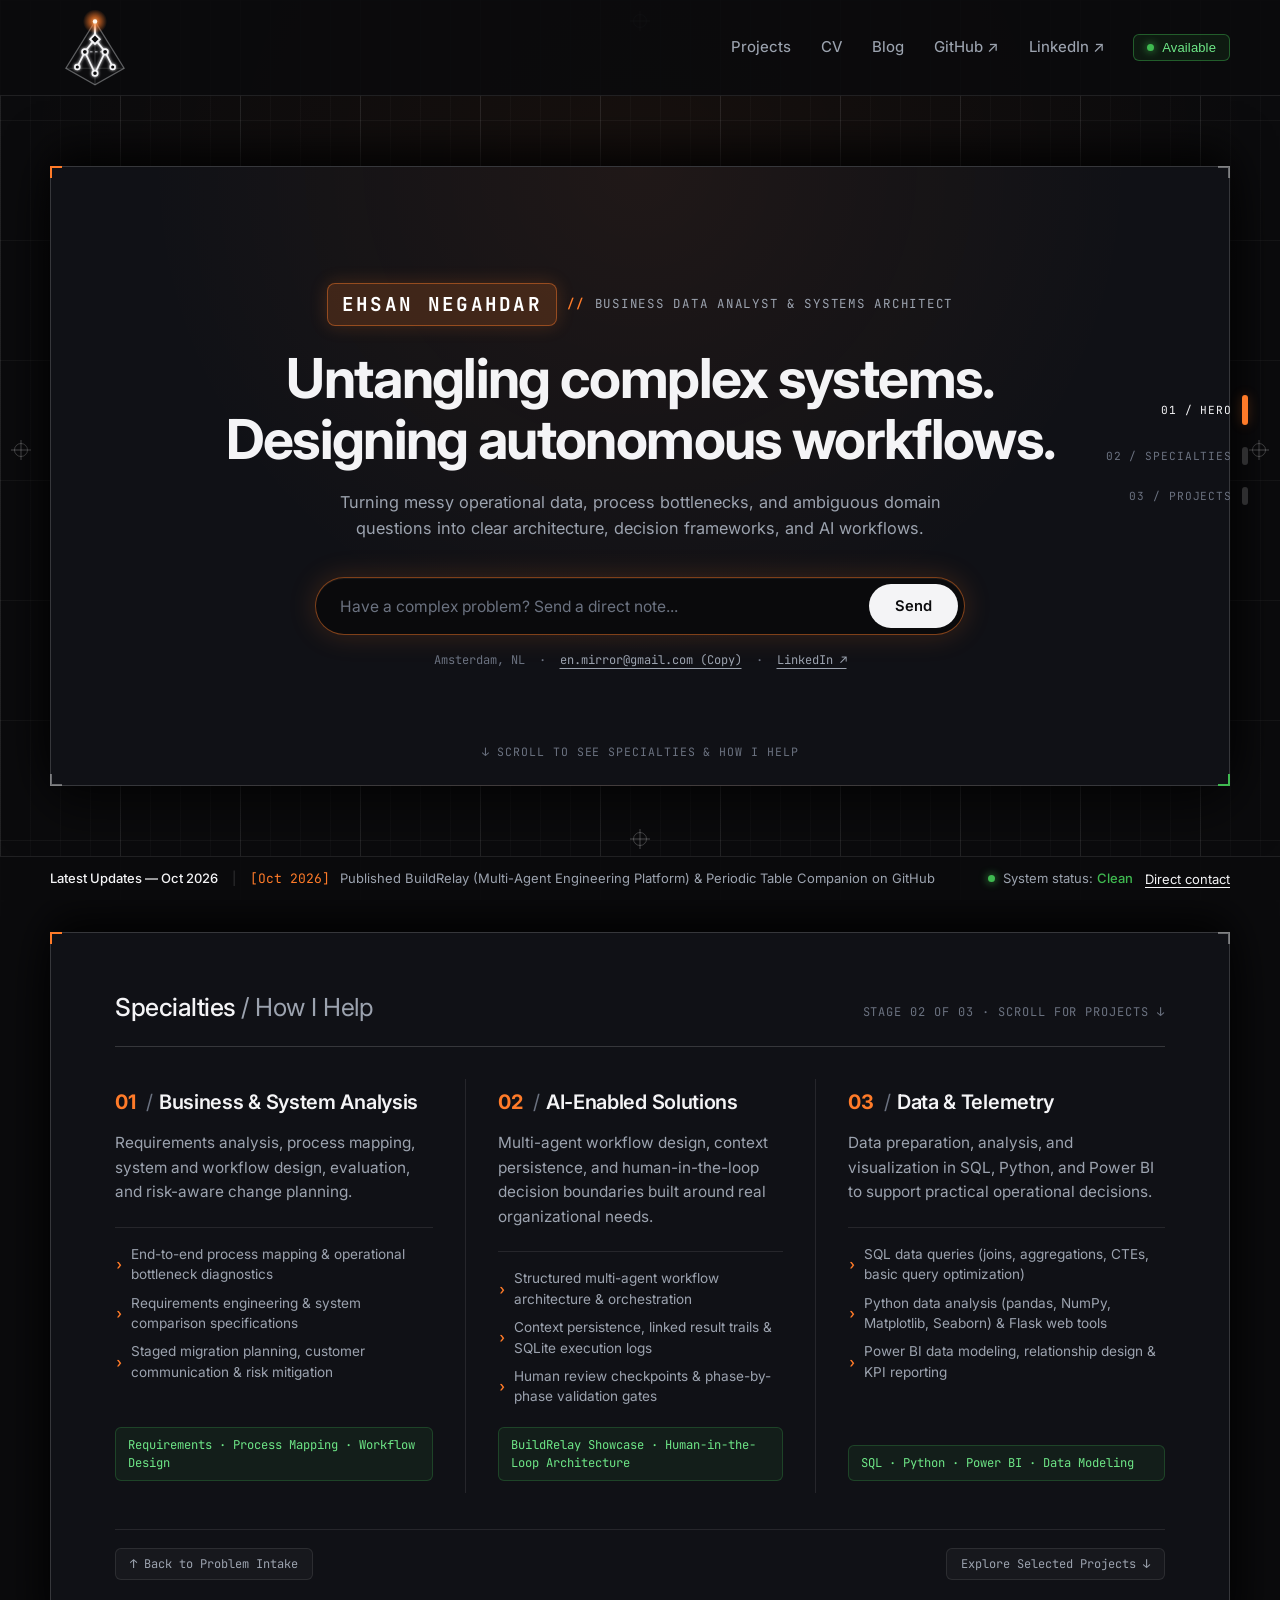
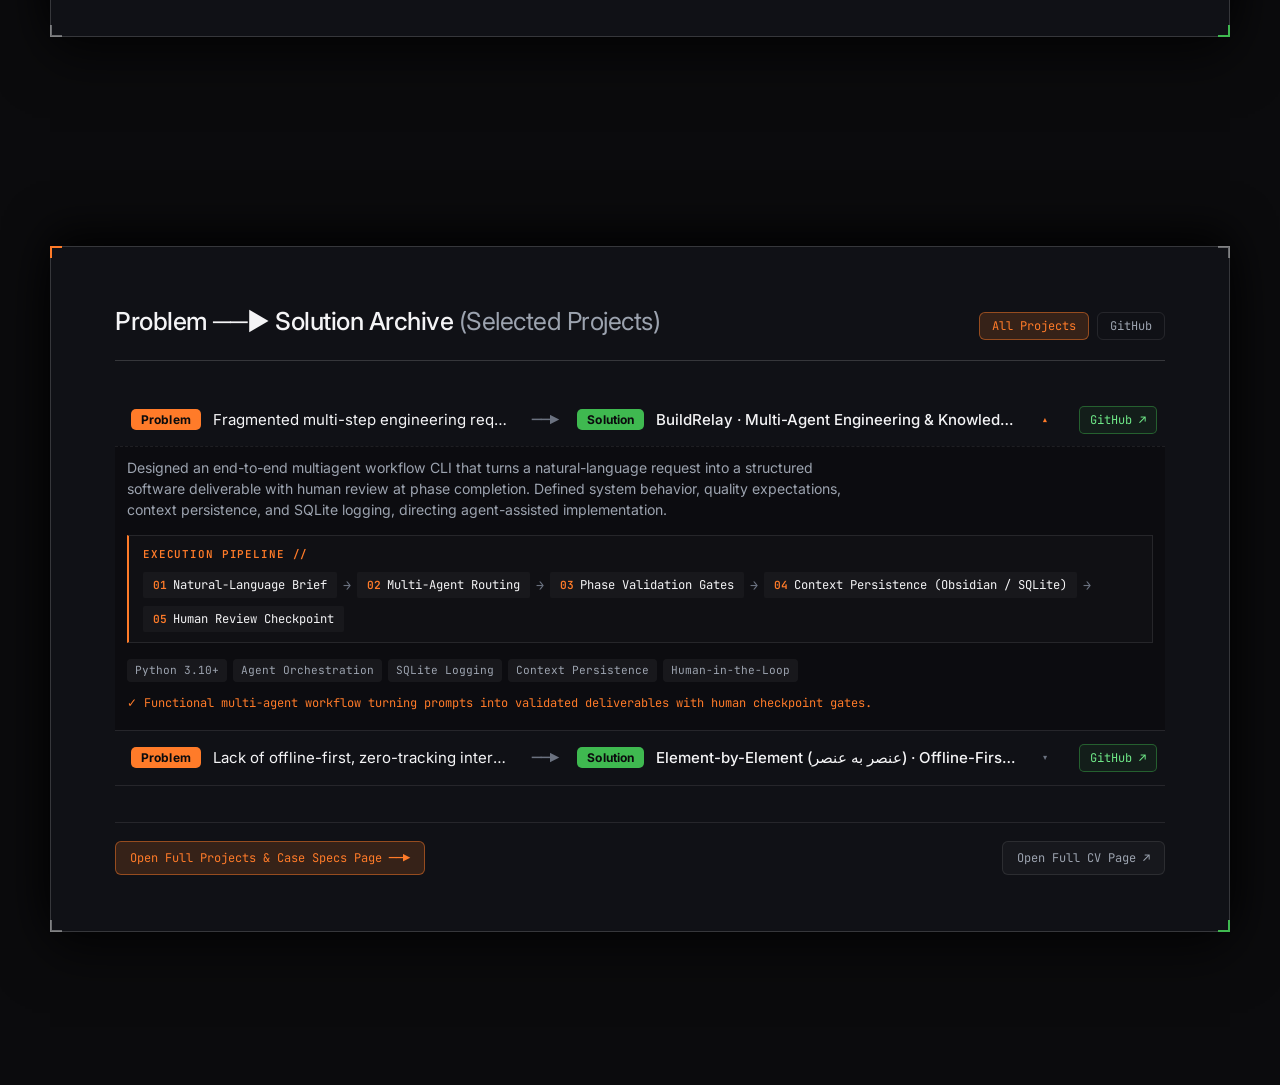
==== commit 6cdbd69a: "Enhance hero & CV: restore round pill problem form, enlarge name badge 1.5x, and introduce interacti" ====
--- a/index.html
+++ b/index.html
@@ -160,31 +160,16 @@
 
           <div class="problem-form-wrap">
             <form id="problem-form" class="problem-bar" autocomplete="off">
-              <div class="problem-inputs-group">
-                <div class="problem-field-email">
-                  <input
-                    type="email"
-                    id="problem-email"
-                    name="email"
-                    class="problem-input"
-                    placeholder="Your email address..."
-                    aria-label="Your email address"
-                    required
-                  />
-                </div>
-                <div class="problem-field-note">
-                  <input
-                    type="text"
-                    id="problem-input"
-                    name="message"
-                    class="problem-input"
-                    placeholder="Describe a system, data, or workflow bottleneck..."
-                    aria-label="Describe a system, data, or workflow bottleneck"
-                    required
-                  />
-                </div>
-              </div>
-              <button type="submit" class="problem-send-btn" id="problem-submit-btn">Send Note</button>
+              <input
+                type="text"
+                id="problem-input"
+                name="message"
+                class="problem-input"
+                placeholder="Have a complex problem? Send a direct note..."
+                aria-label="Have a complex problem? Send a direct note"
+                required
+              />
+              <button type="submit" class="problem-send-btn" id="problem-submit-btn">Send</button>
             </form>
             <div id="problem-form-feedback" class="problem-form-feedback" aria-live="polite"></div>
             <div class="hero-quick-meta">
--- a/styles/main.css
+++ b/styles/main.css
@@ -529,13 +529,17 @@
 }
 
 .hero-name-badge {
+  font-size: 1.2rem;
   color: #ffffff;
   font-weight: 700;
   letter-spacing: 0.12em;
-  background: rgba(255, 123, 41, 0.16);
-  padding: 4px 10px;
-  border-radius: 6px;
-  border: 1px solid rgba(255, 123, 41, 0.42);
+  background: rgba(255, 123, 41, 0.18);
+  padding: 6px 14px;
+  border-radius: 8px;
+  border: 1px solid rgba(255, 123, 41, 0.45);
+  box-shadow: 0 0 18px rgba(255, 123, 41, 0.2);
+  display: inline-block;
+  vertical-align: middle;
 }
 
 .hero-kicker .slash-accent {
@@ -561,54 +565,11 @@
   line-height: 1.6;
 }
 
-/* Centered Problem Submission Form with VS Code Orange Glow */
+/* Centered Problem Submission Bar with VS Code Orange Glow (Round Pill Shape) */
 .problem-form-wrap {
   width: 100%;
-  max-width: 680px;
+  max-width: 650px;
   margin: 0 auto;
-}
-
-/* Hero Direct Contact Control (Approved Email-Only Action) */
-.hero-contact-wrap {
-  width: 100%;
-  max-width: 540px;
-  margin: 0 auto 10px;
-  display: flex;
-  flex-direction: column;
-  align-items: center;
-  gap: 14px;
-}
-
-.hero-email-btn {
-  display: inline-flex;
-  align-items: center;
-  justify-content: center;
-  gap: 8px;
-  background: var(--accent-orange);
-  color: #0b0b0d;
-  font-family: var(--font-mono);
-  font-size: 0.88rem;
-  font-weight: 600;
-  letter-spacing: 0.04em;
-  padding: 12px 32px;
-  border-radius: 4px;
-  text-decoration: none;
-  border: 1px solid var(--accent-orange);
-  box-shadow: 0 0 20px rgba(255, 107, 0, 0.28);
-  transition: transform 180ms ease, box-shadow 180ms ease, background 180ms ease;
-}
-
-.hero-email-btn:hover {
-  background: #ffffff;
-  border-color: #ffffff;
-  box-shadow: 0 0 24px rgba(255, 255, 255, 0.35);
-  transform: translateY(-1px);
-}
-
-.hero-contact-email {
-  color: var(--text-secondary);
-  font-family: var(--font-mono);
-  user-select: all;
 }
 
 .problem-bar {
@@ -617,13 +578,12 @@
   width: 100%;
   background: rgba(11, 11, 13, 0.96);
   border: 1px solid var(--accent-orange-border);
-  border-radius: 12px;
-  padding: 6px 6px 6px 14px;
+  border-radius: 999px;
+  padding: 6px 6px 6px 24px;
   box-shadow:
     0 0 28px rgba(255, 123, 41, 0.18),
     inset 0 1px 0 rgba(255, 255, 255, 0.06);
   transition: box-shadow 220ms ease, border-color 220ms ease, transform 220ms ease;
-  gap: 8px;
 }
 
 .problem-bar:focus-within {
@@ -634,35 +594,15 @@
   transform: translateY(-1px);
 }
 
-.problem-inputs-group {
-  display: flex;
-  align-items: center;
+.problem-input {
   flex: 1;
-  min-width: 0;
-  gap: 8px;
-}
-
-.problem-field-email {
-  flex: 0 0 210px;
-  min-width: 0;
-  border-right: 1px solid var(--border-hairline);
-  padding-right: 8px;
-}
-
-.problem-field-note {
-  flex: 1;
-  min-width: 0;
-}
-
-.problem-input {
-  width: 100%;
   background: transparent;
   border: none;
   color: var(--text-primary);
   font-family: var(--font-sans);
-  font-size: 0.9375rem;
+  font-size: 0.975rem;
   outline: none;
-  padding: 6px 0;
+  padding-right: 12px;
 }
 
 .problem-input::placeholder {
@@ -673,8 +613,8 @@
   background: #f4f4f6;
   color: #0b0b0d;
   border: none;
-  border-radius: 8px;
-  padding: 10px 22px;
+  border-radius: 999px;
+  padding: 10px 26px;
   font-family: var(--font-sans);
   font-size: 0.92rem;
   font-weight: 600;
@@ -691,7 +631,7 @@
 .problem-send-btn:hover:not(:disabled) {
   background: #ffffff;
   box-shadow: 0 0 16px rgba(255, 255, 255, 0.35);
-  transform: translateX(1px);
+  transform: scale(1.02);
 }
 
 .problem-send-btn:disabled {
@@ -1531,6 +1471,266 @@
   margin-top: 4px;
 }
 
+/* ==========================================================================
+   CV CAREER & SKILLS ROADMAP COMPONENT (Replaces 4 data squares)
+   ========================================================================== */
+.cv-roadmap-wrap {
+  margin-top: 28px;
+  background: #111318;
+  border: 1px solid var(--border-strong);
+  border-radius: 8px;
+  padding: 22px 24px 24px;
+  position: relative;
+  overflow: hidden;
+}
+
+.cv-roadmap-wrap::before {
+  content: "";
+  position: absolute;
+  top: 0;
+  left: 0;
+  right: 0;
+  height: 2px;
+  background: linear-gradient(90deg, var(--accent-orange), var(--accent-green) 70%, rgba(52, 211, 153, 0.2) 100%);
+  opacity: 0.9;
+}
+
+.cv-roadmap-header {
+  display: flex;
+  align-items: center;
+  justify-content: space-between;
+  flex-wrap: wrap;
+  gap: 12px;
+  padding-bottom: 16px;
+  border-bottom: 1px solid var(--border-hairline);
+  margin-bottom: 20px;
+}
+
+.roadmap-header-left {
+  display: flex;
+  align-items: baseline;
+  flex-wrap: wrap;
+  gap: 10px;
+}
+
+.roadmap-tag {
+  font-family: var(--font-mono);
+  font-size: 0.76rem;
+  font-weight: 700;
+  letter-spacing: 0.12em;
+  color: var(--accent-green);
+  text-transform: uppercase;
+}
+
+.roadmap-desc {
+  font-size: 0.8125rem;
+  color: var(--text-secondary);
+}
+
+.roadmap-legend {
+  display: flex;
+  align-items: center;
+  gap: 14px;
+  font-family: var(--font-mono);
+  font-size: 0.72rem;
+  color: var(--text-muted);
+}
+
+.roadmap-legend .legend-item {
+  display: inline-flex;
+  align-items: center;
+  gap: 6px;
+}
+
+.legend-dot {
+  width: 7px;
+  height: 7px;
+  border-radius: 50%;
+  display: inline-block;
+}
+
+.legend-dot.completed {
+  background: var(--text-secondary);
+}
+
+.legend-dot.active {
+  background: var(--accent-green);
+  box-shadow: 0 0 8px var(--accent-green);
+}
+
+/* Roadmap Grid & Progression */
+.cv-roadmap-track {
+  display: grid;
+  grid-template-columns: repeat(4, 1fr);
+  gap: 14px;
+  position: relative;
+}
+
+.roadmap-card {
+  background: rgba(19, 21, 27, 0.88);
+  border: 1px solid var(--border-hairline);
+  border-radius: 6px;
+  padding: 16px 14px 16px;
+  display: flex;
+  flex-direction: column;
+  position: relative;
+  transition: transform 180ms ease, border-color 180ms ease, box-shadow 180ms ease;
+}
+
+.roadmap-card:hover {
+  border-color: rgba(255, 255, 255, 0.22);
+  transform: translateY(-2px);
+}
+
+.roadmap-card.is-current {
+  border-color: rgba(52, 211, 153, 0.5);
+  background: rgba(16, 26, 22, 0.92);
+  box-shadow: 0 0 22px rgba(52, 211, 153, 0.12);
+}
+
+.roadmap-card-top {
+  display: flex;
+  align-items: center;
+  justify-content: space-between;
+  gap: 8px;
+  margin-bottom: 8px;
+}
+
+.roadmap-step-pill {
+  display: inline-flex;
+  align-items: center;
+  gap: 6px;
+  font-family: var(--font-mono);
+  font-size: 0.72rem;
+  color: var(--accent-orange);
+  font-weight: 600;
+}
+
+.roadmap-card.is-current .roadmap-step-pill {
+  color: var(--accent-green);
+}
+
+.roadmap-period {
+  font-family: var(--font-mono);
+  font-size: 0.72rem;
+  color: var(--text-secondary);
+}
+
+.roadmap-status-badge {
+  font-family: var(--font-mono);
+  font-size: 0.65rem;
+  letter-spacing: 0.05em;
+  text-transform: uppercase;
+  padding: 2px 6px;
+  border-radius: 4px;
+  background: rgba(52, 211, 153, 0.18);
+  color: #6ee7b7;
+  border: 1px solid rgba(52, 211, 153, 0.4);
+}
+
+.roadmap-stage-title {
+  font-size: 0.92rem;
+  font-weight: 600;
+  color: var(--text-primary);
+  margin-bottom: 4px;
+  line-height: 1.35;
+}
+
+.roadmap-milestones {
+  font-size: 0.74rem;
+  font-family: var(--font-mono);
+  color: var(--accent-green);
+  margin-bottom: 8px;
+  line-height: 1.35;
+}
+
+.roadmap-card.is-current .roadmap-milestones {
+  color: #a7f3d0;
+}
+
+.roadmap-summary {
+  font-size: 0.78rem;
+  color: var(--text-secondary);
+  line-height: 1.45;
+  margin-bottom: 12px;
+  flex: 1;
+}
+
+.roadmap-skills-wrap {
+  display: flex;
+  flex-wrap: wrap;
+  gap: 4px;
+  margin-top: auto;
+  padding-top: 10px;
+  border-top: 1px solid rgba(255, 255, 255, 0.06);
+}
+
+.roadmap-skill-tag {
+  font-family: var(--font-mono);
+  font-size: 0.67rem;
+  padding: 2px 6px;
+  border-radius: 3px;
+  background: rgba(255, 255, 255, 0.04);
+  color: var(--text-primary);
+  border: 1px solid rgba(255, 255, 255, 0.08);
+  white-space: nowrap;
+}
+
+.roadmap-card.is-current .roadmap-skill-tag {
+  background: rgba(52, 211, 153, 0.08);
+  border-color: rgba(52, 211, 153, 0.28);
+  color: #e6fcf5;
+}
+
+/* Arrow indicator between cards on desktop */
+.roadmap-card::after {
+  content: "→";
+  position: absolute;
+  right: -11px;
+  top: 50%;
+  transform: translateY(-50%);
+  font-family: var(--font-mono);
+  font-size: 0.85rem;
+  color: var(--border-strong);
+  z-index: 2;
+  pointer-events: none;
+}
+
+.roadmap-card:last-child::after {
+  display: none;
+}
+
+@media (max-width: 960px) {
+  .cv-roadmap-track {
+    grid-template-columns: repeat(2, 1fr);
+    gap: 12px;
+  }
+
+  .roadmap-card:nth-child(2)::after {
+    display: none;
+  }
+
+  .roadmap-card:last-child::after {
+    display: none;
+  }
+}
+
+@media (max-width: 600px) {
+  .cv-roadmap-header {
+    flex-direction: column;
+    align-items: flex-start;
+  }
+
+  .cv-roadmap-track {
+    grid-template-columns: 1fr;
+    gap: 12px;
+  }
+
+  .roadmap-card::after {
+    display: none;
+  }
+}
+
 /* Two-Column CV Body Grid (Sidebar + Experience Main) */
 .cv-body-grid {
   display: grid;
@@ -2000,6 +2200,30 @@
 
   .cv-kpi {
     background: #f7f8f7 !important;
+  }
+
+  .cv-roadmap-wrap {
+    background: #ffffff !important;
+    border: 1px solid #dee3e3 !important;
+  }
+
+  .roadmap-card {
+    background: #f7f8f7 !important;
+    border: 1px solid #dee3e3 !important;
+  }
+
+  .roadmap-stage-title {
+    color: #1b2430 !important;
+  }
+
+  .roadmap-summary {
+    color: #4a5568 !important;
+  }
+
+  .roadmap-skill-tag {
+    background: #eef2f2 !important;
+    border-color: #cbd5e1 !important;
+    color: #1e293b !important;
   }
 }
 
@@ -2186,33 +2410,13 @@
   }
 
   .problem-bar {
-    flex-direction: column;
-    align-items: stretch;
-    border-radius: 12px;
-    padding: 12px;
-    gap: 10px;
-  }
-
-  .problem-inputs-group {
-    flex-direction: column;
-    align-items: stretch;
-    gap: 10px;
-  }
-
-  .problem-field-email {
-    flex: auto;
-    border-right: none;
-    border-bottom: 1px solid var(--border-hairline);
-    padding-right: 0;
-    padding-bottom: 8px;
-  }
-
-  .problem-field-note {
-    flex: auto;
+    padding: 5px 5px 5px 18px;
+    border-radius: 999px;
   }
 
   .problem-send-btn {
-    width: 100%;
+    padding: 8px 18px;
+    font-size: 0.86rem;
     min-height: 44px;
   }
 
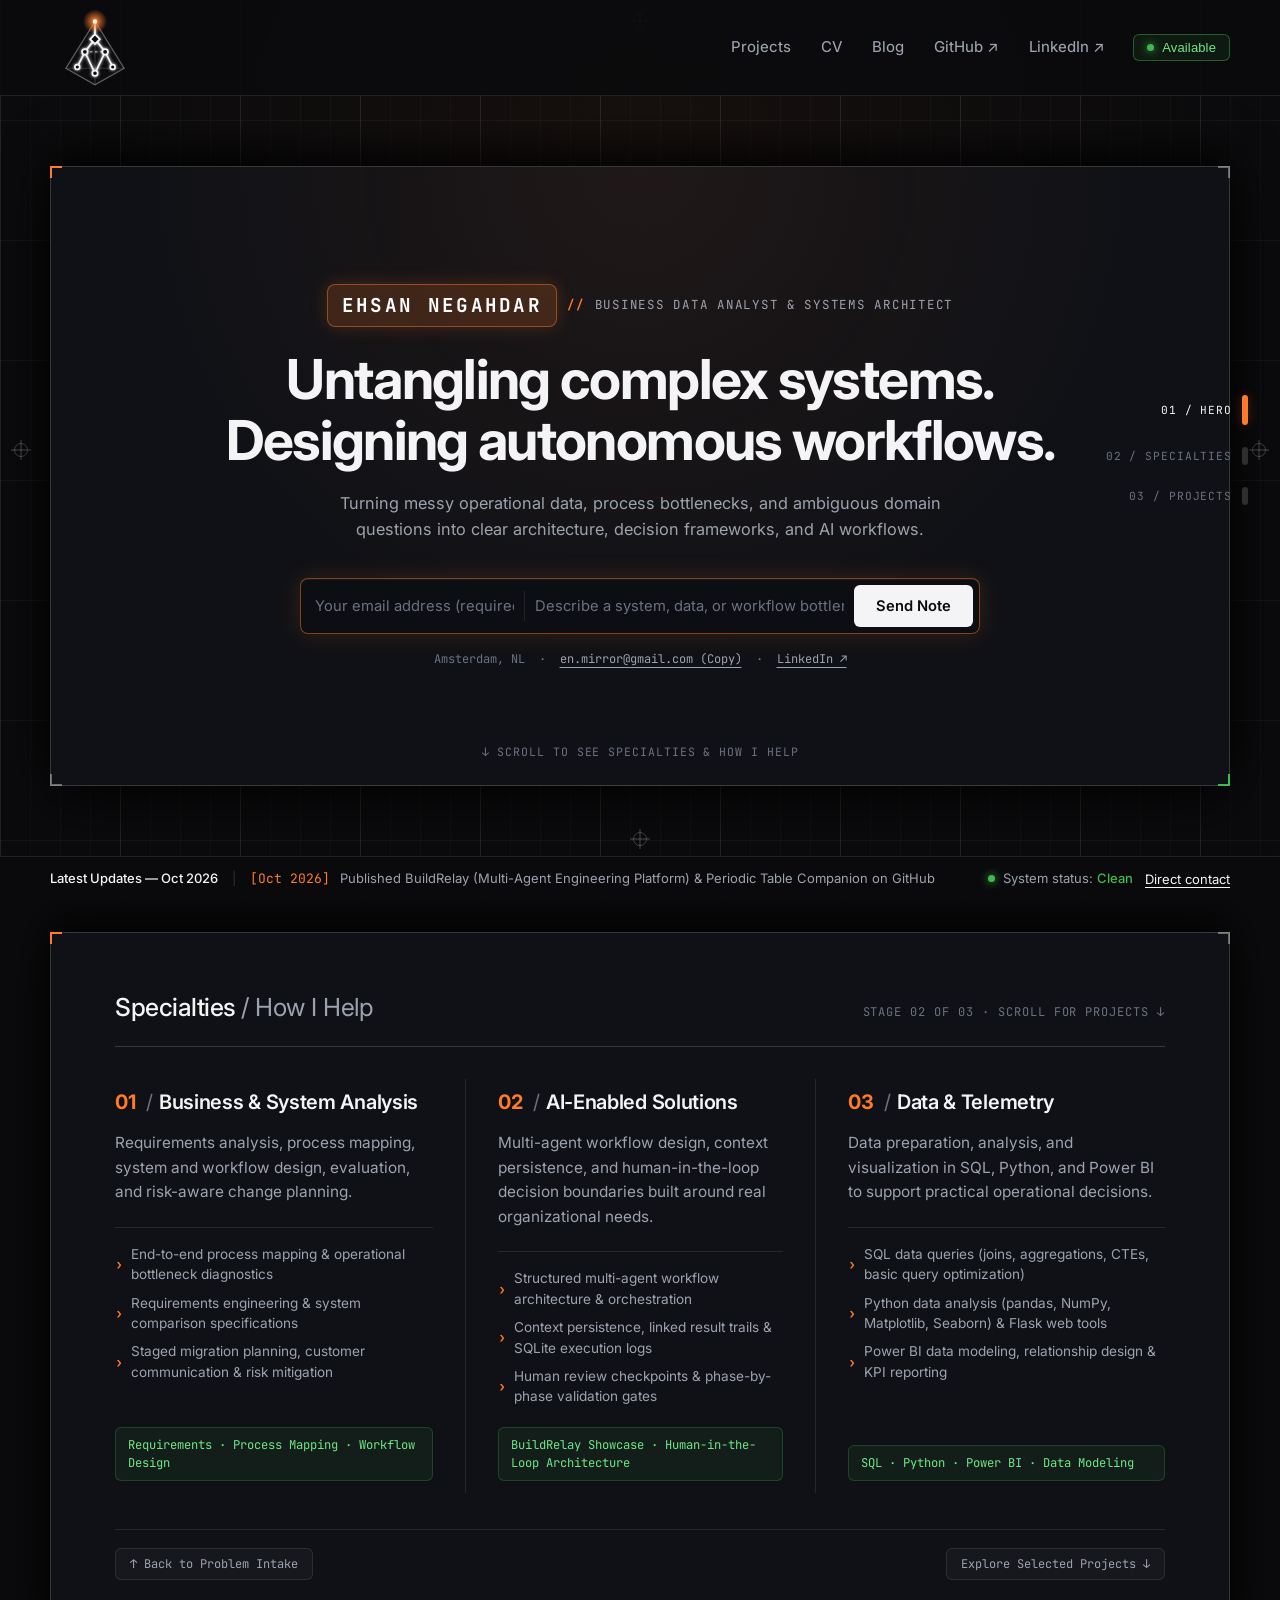
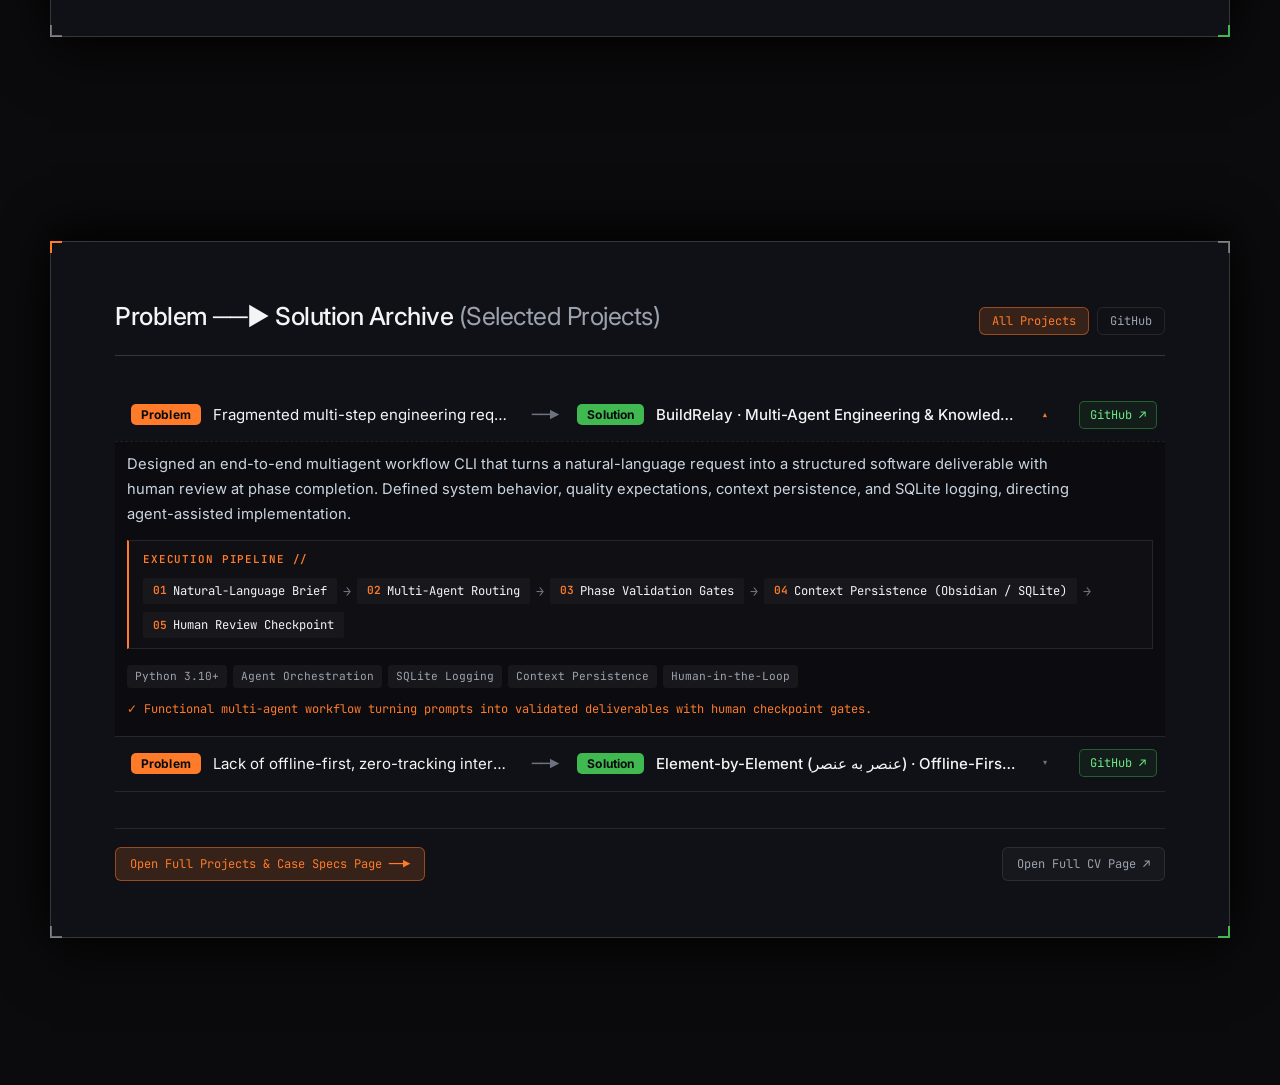
==== commit b099e77b: "Refine CV A4 layout & regenerate PDF, enhance roadmap contrast, lengthen project text measure, and i" ====
--- a/index.html
+++ b/index.html
@@ -160,16 +160,31 @@
 
           <div class="problem-form-wrap">
             <form id="problem-form" class="problem-bar" autocomplete="off">
-              <input
-                type="text"
-                id="problem-input"
-                name="message"
-                class="problem-input"
-                placeholder="Have a complex problem? Send a direct note..."
-                aria-label="Have a complex problem? Send a direct note"
-                required
-              />
-              <button type="submit" class="problem-send-btn" id="problem-submit-btn">Send</button>
+              <div class="problem-inputs-group">
+                <div class="problem-field-email">
+                  <input
+                    type="email"
+                    id="problem-email"
+                    name="email"
+                    class="problem-input"
+                    placeholder="Your email address (required)..."
+                    aria-label="Your email address"
+                    required
+                  />
+                </div>
+                <div class="problem-field-note">
+                  <input
+                    type="text"
+                    id="problem-input"
+                    name="message"
+                    class="problem-input"
+                    placeholder="Describe a system, data, or workflow bottleneck..."
+                    aria-label="Describe a system, data, or workflow bottleneck"
+                    required
+                  />
+                </div>
+              </div>
+              <button type="submit" class="problem-send-btn" id="problem-submit-btn">Send Note</button>
             </form>
             <div id="problem-form-feedback" class="problem-form-feedback" aria-live="polite"></div>
             <div class="hero-quick-meta">
--- a/styles/main.css
+++ b/styles/main.css
@@ -565,10 +565,10 @@
   line-height: 1.6;
 }
 
-/* Centered Problem Submission Bar with VS Code Orange Glow (Round Pill Shape) */
+/* Centered Problem Submission Form with VS Code Orange Glow (Modern Architectural Shape) */
 .problem-form-wrap {
   width: 100%;
-  max-width: 650px;
+  max-width: 680px;
   margin: 0 auto;
 }
 
@@ -576,33 +576,54 @@
   display: flex;
   align-items: center;
   width: 100%;
-  background: rgba(11, 11, 13, 0.96);
+  background: rgba(13, 15, 20, 0.96);
   border: 1px solid var(--accent-orange-border);
-  border-radius: 999px;
-  padding: 6px 6px 6px 24px;
+  border-radius: 8px;
+  padding: 6px 6px 6px 14px;
   box-shadow:
-    0 0 28px rgba(255, 123, 41, 0.18),
-    inset 0 1px 0 rgba(255, 255, 255, 0.06);
+    0 0 24px rgba(255, 123, 41, 0.16),
+    inset 0 1px 0 rgba(255, 255, 255, 0.05);
   transition: box-shadow 220ms ease, border-color 220ms ease, transform 220ms ease;
+  gap: 10px;
 }
 
 .problem-bar:focus-within {
   border-color: var(--accent-orange);
   box-shadow:
-    0 0 38px rgba(255, 123, 41, 0.34),
-    inset 0 1px 0 rgba(255, 255, 255, 0.1);
+    0 0 32px rgba(255, 123, 41, 0.28),
+    inset 0 1px 0 rgba(255, 255, 255, 0.08);
   transform: translateY(-1px);
 }
 
+.problem-inputs-group {
+  display: flex;
+  align-items: center;
+  flex: 1;
+  min-width: 0;
+  gap: 10px;
+}
+
+.problem-field-email {
+  flex: 0 0 210px;
+  min-width: 0;
+  border-right: 1px solid var(--border-hairline);
+  padding-right: 10px;
+}
+
+.problem-field-note {
+  flex: 1;
+  min-width: 0;
+}
+
 .problem-input {
-  flex: 1;
+  width: 100%;
   background: transparent;
   border: none;
   color: var(--text-primary);
   font-family: var(--font-sans);
-  font-size: 0.975rem;
+  font-size: 0.92rem;
   outline: none;
-  padding-right: 12px;
+  padding: 6px 0;
 }
 
 .problem-input::placeholder {
@@ -613,15 +634,15 @@
   background: #f4f4f6;
   color: #0b0b0d;
   border: none;
-  border-radius: 999px;
-  padding: 10px 26px;
+  border-radius: 6px;
+  padding: 10px 22px;
   font-family: var(--font-sans);
   font-size: 0.92rem;
   font-weight: 600;
   cursor: pointer;
   white-space: nowrap;
   flex-shrink: 0;
-  min-height: 44px;
+  min-height: 42px;
   display: inline-flex;
   align-items: center;
   justify-content: center;
@@ -631,7 +652,7 @@
 .problem-send-btn:hover:not(:disabled) {
   background: #ffffff;
   box-shadow: 0 0 16px rgba(255, 255, 255, 0.35);
-  transform: scale(1.02);
+  transform: translateY(-1px);
 }
 
 .problem-send-btn:disabled {
@@ -1124,10 +1145,11 @@
 }
 
 .drawer-desc {
-  font-size: 0.88rem;
-  color: var(--text-secondary);
-  margin-bottom: 10px;
-  max-width: 82ch;
+  font-size: 0.92rem;
+  color: #cbd5e1;
+  margin-bottom: 12px;
+  max-width: 105ch;
+  line-height: 1.68;
 }
 
 .drawer-meta {
@@ -1275,10 +1297,14 @@
 }
 
 .project-case-body {
-  display: grid;
-  grid-template-columns: 1.1fr 1fr;
-  gap: 32px;
+  display: flex;
+  flex-direction: column;
+  gap: 22px;
   margin-bottom: 22px;
+}
+
+.project-case-overview-full {
+  width: 100%;
 }
 
 .project-subhead {
@@ -1291,16 +1317,21 @@
 }
 
 .project-OverviewText {
-  font-size: 0.94rem;
-  color: var(--text-secondary);
-  line-height: 1.65;
+  font-size: 0.96rem;
+  color: #d1d5db;
+  line-height: 1.72;
+  max-width: 105ch;
+}
+
+.project-case-methodology-wrap {
+  width: 100%;
 }
 
 .project-methodology-list {
   list-style: none;
-  display: flex;
-  flex-direction: column;
-  gap: 8px;
+  display: grid;
+  grid-template-columns: repeat(auto-fit, minmax(320px, 1fr));
+  gap: 10px 28px;
 }
 
 .project-methodology-list li {
@@ -1472,12 +1503,12 @@
 }
 
 /* ==========================================================================
-   CV CAREER & SKILLS ROADMAP COMPONENT (Replaces 4 data squares)
+   CV CAREER & SKILLS ROADMAP COMPONENT (High-contrast, eye-friendly palette)
    ========================================================================== */
 .cv-roadmap-wrap {
   margin-top: 28px;
-  background: #111318;
-  border: 1px solid var(--border-strong);
+  background: #141720;
+  border: 1px solid #2b3240;
   border-radius: 8px;
   padding: 22px 24px 24px;
   position: relative;
@@ -1491,8 +1522,8 @@
   left: 0;
   right: 0;
   height: 2px;
-  background: linear-gradient(90deg, var(--accent-orange), var(--accent-green) 70%, rgba(52, 211, 153, 0.2) 100%);
-  opacity: 0.9;
+  background: linear-gradient(90deg, #ff7b29, #38bdf8 65%, rgba(56, 189, 248, 0.25) 100%);
+  opacity: 0.95;
 }
 
 .cv-roadmap-header {
@@ -1502,7 +1533,7 @@
   flex-wrap: wrap;
   gap: 12px;
   padding-bottom: 16px;
-  border-bottom: 1px solid var(--border-hairline);
+  border-bottom: 1px solid rgba(255, 255, 255, 0.08);
   margin-bottom: 20px;
 }
 
@@ -1515,16 +1546,16 @@
 
 .roadmap-tag {
   font-family: var(--font-mono);
-  font-size: 0.76rem;
+  font-size: 0.78rem;
   font-weight: 700;
   letter-spacing: 0.12em;
-  color: var(--accent-green);
+  color: #ff914d;
   text-transform: uppercase;
 }
 
 .roadmap-desc {
-  font-size: 0.8125rem;
-  color: var(--text-secondary);
+  font-size: 0.84rem;
+  color: #cbd5e1;
 }
 
 .roadmap-legend {
@@ -1533,7 +1564,7 @@
   gap: 14px;
   font-family: var(--font-mono);
   font-size: 0.72rem;
-  color: var(--text-muted);
+  color: #94a3b8;
 }
 
 .roadmap-legend .legend-item {
@@ -1550,12 +1581,12 @@
 }
 
 .legend-dot.completed {
-  background: var(--text-secondary);
+  background: #94a3b8;
 }
 
 .legend-dot.active {
-  background: var(--accent-green);
-  box-shadow: 0 0 8px var(--accent-green);
+  background: #38bdf8;
+  box-shadow: 0 0 8px rgba(56, 189, 248, 0.7);
 }
 
 /* Roadmap Grid & Progression */
@@ -1567,8 +1598,8 @@
 }
 
 .roadmap-card {
-  background: rgba(19, 21, 27, 0.88);
-  border: 1px solid var(--border-hairline);
+  background: #1c212c;
+  border: 1px solid #2e3748;
   border-radius: 6px;
   padding: 16px 14px 16px;
   display: flex;
@@ -1578,14 +1609,14 @@
 }
 
 .roadmap-card:hover {
-  border-color: rgba(255, 255, 255, 0.22);
+  border-color: #4b5568;
   transform: translateY(-2px);
 }
 
 .roadmap-card.is-current {
-  border-color: rgba(52, 211, 153, 0.5);
-  background: rgba(16, 26, 22, 0.92);
-  box-shadow: 0 0 22px rgba(52, 211, 153, 0.12);
+  border-color: #38bdf8;
+  background: #202736;
+  box-shadow: 0 0 20px rgba(56, 189, 248, 0.14);
 }
 
 .roadmap-card-top {
@@ -1601,19 +1632,19 @@
   align-items: center;
   gap: 6px;
   font-family: var(--font-mono);
-  font-size: 0.72rem;
-  color: var(--accent-orange);
-  font-weight: 600;
+  font-size: 0.75rem;
+  color: #ff914d;
+  font-weight: 700;
 }
 
 .roadmap-card.is-current .roadmap-step-pill {
-  color: var(--accent-green);
+  color: #38bdf8;
 }
 
 .roadmap-period {
   font-family: var(--font-mono);
-  font-size: 0.72rem;
-  color: var(--text-secondary);
+  font-size: 0.74rem;
+  color: #94a3b8;
 }
 
 .roadmap-status-badge {
@@ -1621,37 +1652,39 @@
   font-size: 0.65rem;
   letter-spacing: 0.05em;
   text-transform: uppercase;
-  padding: 2px 6px;
+  padding: 2px 7px;
   border-radius: 4px;
-  background: rgba(52, 211, 153, 0.18);
-  color: #6ee7b7;
-  border: 1px solid rgba(52, 211, 153, 0.4);
+  background: rgba(56, 189, 248, 0.16);
+  color: #7dd3fc;
+  border: 1px solid rgba(56, 189, 248, 0.45);
+  font-weight: 600;
 }
 
 .roadmap-stage-title {
-  font-size: 0.92rem;
-  font-weight: 600;
-  color: var(--text-primary);
+  font-size: 0.96rem;
+  font-weight: 700;
+  color: #ffffff;
   margin-bottom: 4px;
   line-height: 1.35;
 }
 
 .roadmap-milestones {
-  font-size: 0.74rem;
-  font-family: var(--font-mono);
-  color: var(--accent-green);
+  font-size: 0.76rem;
+  font-family: var(--font-mono);
+  color: #38bdf8;
+  font-weight: 600;
   margin-bottom: 8px;
   line-height: 1.35;
 }
 
 .roadmap-card.is-current .roadmap-milestones {
-  color: #a7f3d0;
+  color: #7dd3fc;
 }
 
 .roadmap-summary {
-  font-size: 0.78rem;
-  color: var(--text-secondary);
-  line-height: 1.45;
+  font-size: 0.8125rem;
+  color: #cbd5e1;
+  line-height: 1.5;
   margin-bottom: 12px;
   flex: 1;
 }
@@ -1662,24 +1695,25 @@
   gap: 4px;
   margin-top: auto;
   padding-top: 10px;
-  border-top: 1px solid rgba(255, 255, 255, 0.06);
+  border-top: 1px solid rgba(255, 255, 255, 0.08);
 }
 
 .roadmap-skill-tag {
   font-family: var(--font-mono);
-  font-size: 0.67rem;
-  padding: 2px 6px;
+  font-size: 0.69rem;
+  font-weight: 500;
+  padding: 2px 7px;
   border-radius: 3px;
-  background: rgba(255, 255, 255, 0.04);
-  color: var(--text-primary);
-  border: 1px solid rgba(255, 255, 255, 0.08);
+  background: rgba(255, 255, 255, 0.08);
+  color: #f8fafc;
+  border: 1px solid rgba(255, 255, 255, 0.14);
   white-space: nowrap;
 }
 
 .roadmap-card.is-current .roadmap-skill-tag {
-  background: rgba(52, 211, 153, 0.08);
-  border-color: rgba(52, 211, 153, 0.28);
-  color: #e6fcf5;
+  background: rgba(56, 189, 248, 0.12);
+  border-color: rgba(56, 189, 248, 0.35);
+  color: #e0f2fe;
 }
 
 /* Arrow indicator between cards on desktop */
@@ -1691,7 +1725,7 @@
   transform: translateY(-50%);
   font-family: var(--font-mono);
   font-size: 0.85rem;
-  color: var(--border-strong);
+  color: #475569;
   z-index: 2;
   pointer-events: none;
 }
@@ -2410,14 +2444,37 @@
   }
 
   .problem-bar {
-    padding: 5px 5px 5px 18px;
-    border-radius: 999px;
+    flex-direction: column;
+    align-items: stretch;
+    border-radius: 8px;
+    padding: 12px;
+    gap: 10px;
+  }
+
+  .problem-inputs-group {
+    flex-direction: column;
+    align-items: stretch;
+    gap: 10px;
+  }
+
+  .problem-field-email {
+    width: 100%;
+    flex: auto;
+    border-right: none;
+    border-bottom: 1px solid var(--border-hairline);
+    padding-right: 0;
+    padding-bottom: 8px;
+  }
+
+  .problem-field-note {
+    width: 100%;
+    flex: auto;
   }
 
   .problem-send-btn {
-    padding: 8px 18px;
-    font-size: 0.86rem;
+    width: 100%;
     min-height: 44px;
+    font-size: 0.92rem;
   }
 
   .hero-quick-meta {
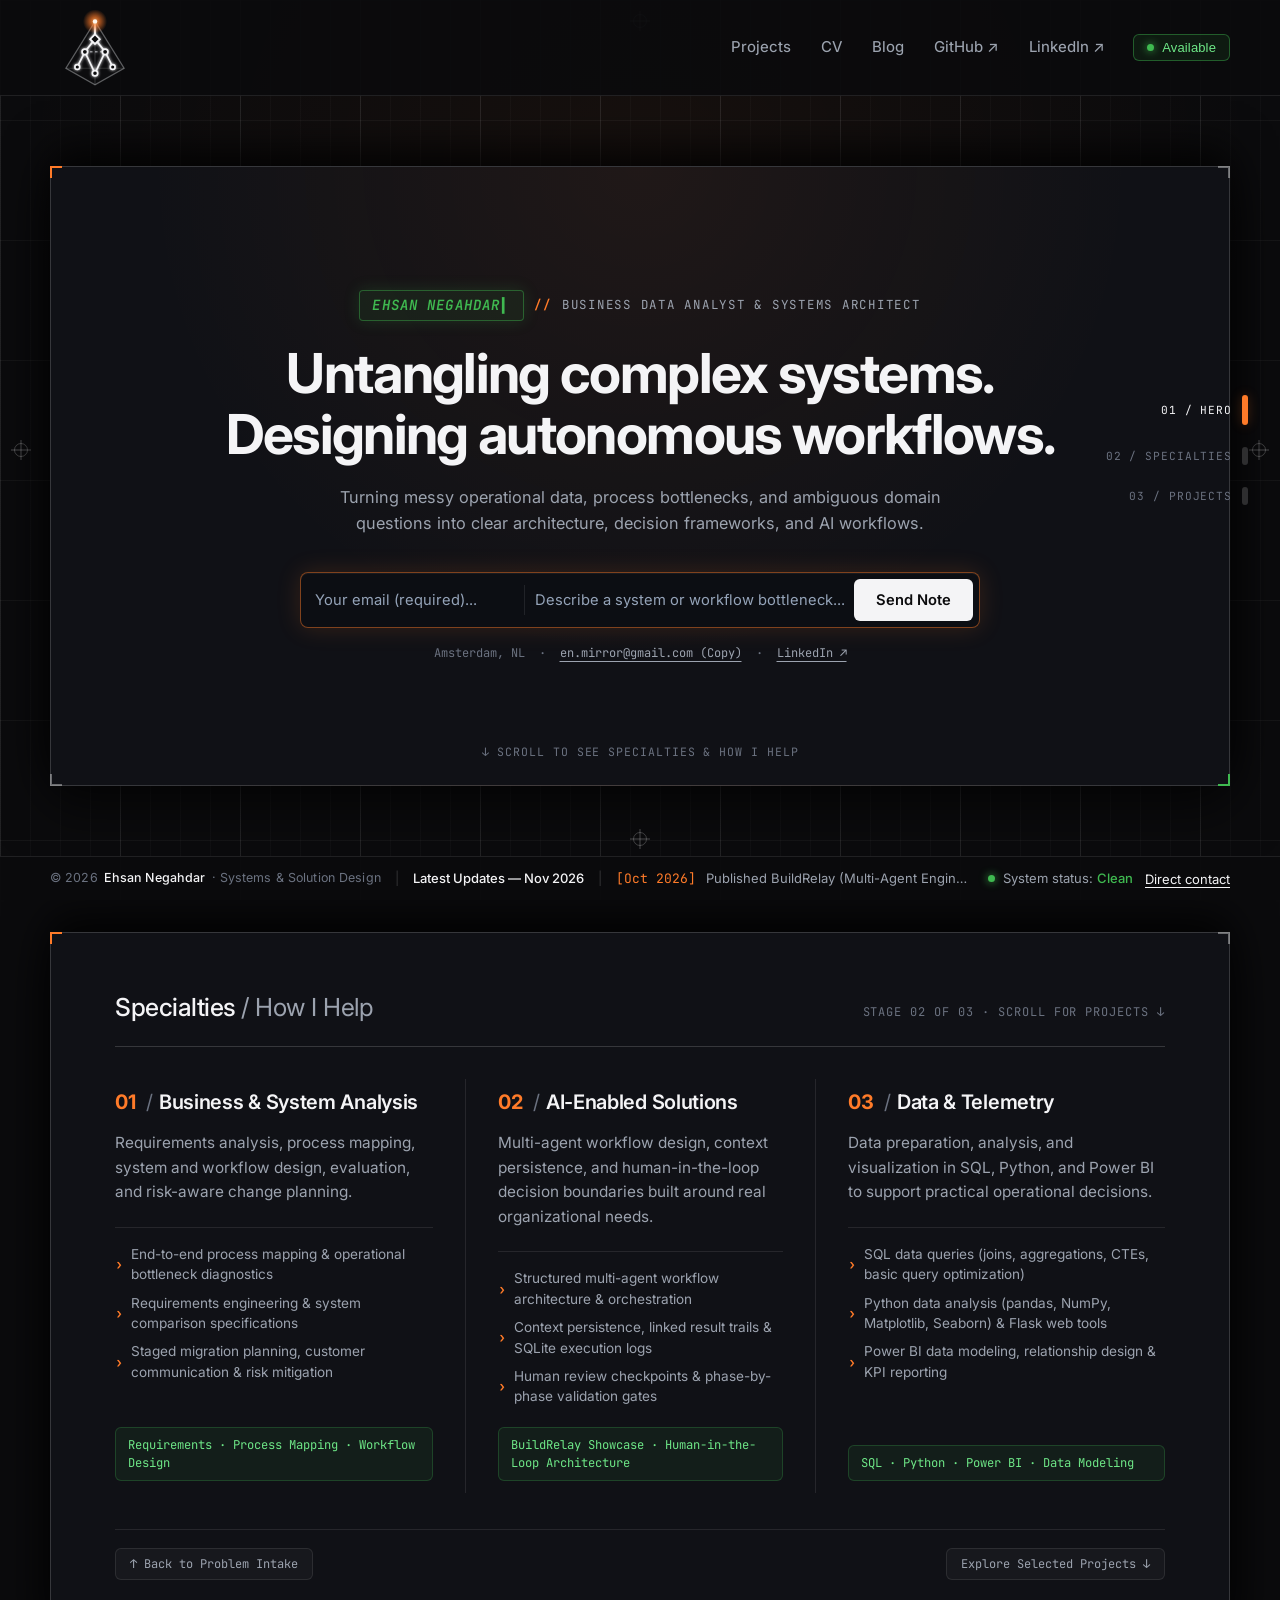
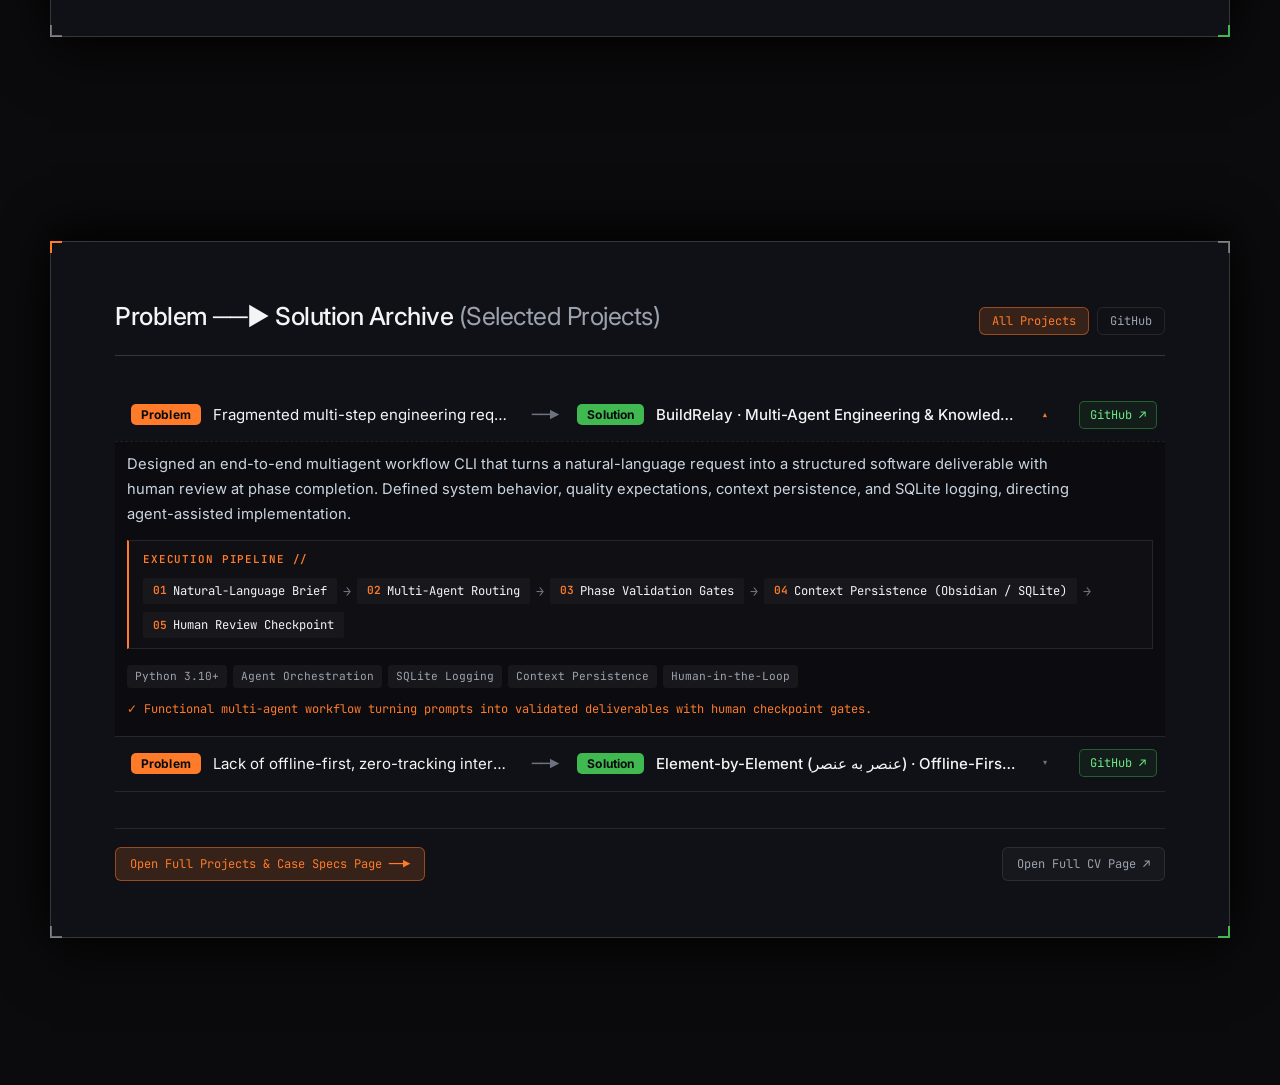
==== commit 6b931057: "Publish BuildRelay architecture case study, implement blog theme switcher, terminal typewriter hero " ====
--- a/index.html
+++ b/index.html
@@ -33,7 +33,7 @@
     <link rel="preconnect" href="https://fonts.googleapis.com" />
     <link rel="preconnect" href="https://fonts.gstatic.com" crossorigin />
     <link
-      href="https://fonts.googleapis.com/css2?family=Inter:wght@400;450;500;600;700&family=JetBrains+Mono:wght@400;500;600&display=swap"
+      href="https://fonts.googleapis.com/css2?family=Inter:wght@400;450;500;600;700&family=JetBrains+Mono:ital,wght@0,400;0,500;0,600;1,500;1,600;1,700&display=swap"
       rel="stylesheet"
     />
     <link rel="stylesheet" href="./styles/main.css" />
@@ -143,7 +143,12 @@
           <span class="box-corner-br" aria-hidden="true"></span>
 
           <div class="hero-kicker">
-            <span class="hero-name-badge">EHSAN NEGAHDAR</span>
+            <span
+              class="hero-name-badge"
+              id="hero-name-badge"
+              data-text="EHSAN NEGAHDAR"
+              aria-label="Ehsan Negahdar"
+            ><span class="typed-name"></span><span class="typed-cursor" aria-hidden="true">▍</span></span>
             <span class="slash-accent">//</span>
             <span>BUSINESS DATA ANALYST &amp; SYSTEMS ARCHITECT</span>
           </div>
@@ -167,7 +172,7 @@
                     id="problem-email"
                     name="email"
                     class="problem-input"
-                    placeholder="Your email address (required)..."
+                    placeholder="Your email (required)..."
                     aria-label="Your email address"
                     required
                   />
@@ -178,8 +183,8 @@
                     id="problem-input"
                     name="message"
                     class="problem-input"
-                    placeholder="Describe a system, data, or workflow bottleneck..."
-                    aria-label="Describe a system, data, or workflow bottleneck"
+                    placeholder="Describe a system or workflow bottleneck..."
+                    aria-label="Describe a system or workflow bottleneck"
                     required
                   />
                 </div>
@@ -308,7 +313,9 @@
     <footer class="site-footer">
       <div class="footer-inner">
         <div class="footer-left">
-          <span class="footer-label">Latest Updates — Oct 2026</span>
+          <span class="footer-owner-credit">© 2026 <strong class="footer-owner-name">Ehsan Negahdar</strong> · Systems &amp; Solution Design</span>
+          <span class="footer-sep">|</span>
+          <span class="footer-label">Latest Updates — Nov 2026</span>
           <span class="footer-sep">|</span>
           <button
             type="button"
--- a/styles/main.css
+++ b/styles/main.css
@@ -529,17 +529,44 @@
 }
 
 .hero-name-badge {
-  font-size: 1.2rem;
-  color: #ffffff;
-  font-weight: 700;
-  letter-spacing: 0.12em;
-  background: rgba(255, 123, 41, 0.18);
-  padding: 6px 14px;
-  border-radius: 8px;
-  border: 1px solid rgba(255, 123, 41, 0.45);
-  box-shadow: 0 0 18px rgba(255, 123, 41, 0.2);
+  font-family: var(--font-mono);
+  font-size: 0.88rem;
+  color: var(--accent-green);
+  font-weight: 600;
+  font-style: italic;
+  letter-spacing: 0.08em;
+  background: rgba(63, 185, 80, 0.08);
+  padding: 4px 12px;
+  border-radius: 4px;
+  border: 1px solid rgba(63, 185, 80, 0.42);
+  box-shadow: 0 0 16px rgba(63, 185, 80, 0.18);
+  display: inline-flex;
+  align-items: center;
+  justify-content: flex-start;
+  min-width: 165px;
+  min-height: 30px;
+  vertical-align: middle;
+}
+
+.hero-name-badge .typed-name {
+  color: var(--accent-green);
+  font-style: italic;
+  white-space: nowrap;
+}
+
+.hero-name-badge .typed-cursor {
   display: inline-block;
-  vertical-align: middle;
+  font-style: normal;
+  color: var(--accent-green);
+  margin-left: 2px;
+  font-weight: 400;
+  font-size: 0.9em;
+  animation: term-cursor-blink 1s step-end infinite;
+}
+
+@keyframes term-cursor-blink {
+  0%, 100% { opacity: 1; }
+  50% { opacity: 0; }
 }
 
 .hero-kicker .slash-accent {
@@ -627,7 +654,13 @@
 }
 
 .problem-input::placeholder {
-  color: var(--text-muted);
+  color: #94a3b8;
+  opacity: 1;
+  transition: color 180ms ease;
+}
+
+.problem-input:focus::placeholder {
+  color: #64748b;
 }
 
 .problem-send-btn {
@@ -2062,15 +2095,522 @@
 }
 
 .blog-body-p {
-  font-size: 0.98rem;
-  color: var(--text-secondary);
-  line-height: 1.78;
-  margin-bottom: 16px;
-  max-width: 68ch;
+  font-size: 1.02rem;
+  color: #e2e8f0;
+  line-height: 1.82;
+  margin-bottom: 20px;
+  max-width: 74ch;
+}
+
+.blog-post-article .blog-body-p,
+.blog-post-article .callout-p,
+.blog-post-article .post-bullets li {
+  text-align: justify;
+  text-justify: inter-word;
+  hyphens: auto;
+  -webkit-hyphens: auto;
 }
 
 .blog-body-p:last-child {
   margin-bottom: 0;
+}
+
+/* Callout Card (Introduction & Core Hypothesis) */
+.callout-card {
+  background: rgba(255, 123, 41, 0.08);
+  border: 1px solid rgba(255, 123, 41, 0.35);
+  border-left: 4px solid var(--accent-orange);
+  padding: 24px 28px;
+  border-radius: 4px;
+  margin-bottom: 38px;
+}
+
+.callout-p {
+  max-width: 74ch;
+  color: #f1f5f9;
+  font-size: 1.04rem;
+  line-height: 1.82;
+  margin-bottom: 0;
+}
+
+/* ---------- Dedicated In-Depth Blog Post Article View ---------- */
+.blog-post-article {
+  padding: 44px 52px;
+  margin-bottom: 40px;
+}
+
+/* Theme Switcher in ActionBar */
+.theme-switcher-group {
+  display: inline-flex;
+  align-items: center;
+  gap: 6px;
+  background: var(--bg-surface-elevated);
+  border: 1px solid var(--border-hairline);
+  padding: 4px 8px;
+  border-radius: 4px;
+}
+
+.theme-switcher-label {
+  font-family: var(--font-mono);
+  font-size: 0.68rem;
+  color: var(--text-muted);
+  letter-spacing: 0.06em;
+  margin-right: 4px;
+}
+
+.theme-btn {
+  background: transparent;
+  border: 1px solid transparent;
+  color: #cbd5e1;
+  font-family: var(--font-mono);
+  font-size: 0.72rem;
+  padding: 4px 9px;
+  border-radius: 3px;
+  cursor: pointer;
+  transition: all var(--transition-fast);
+}
+
+.theme-btn:hover {
+  background: rgba(255, 255, 255, 0.06);
+  color: #ffffff;
+}
+
+.theme-btn.active {
+  background: var(--accent-orange);
+  color: #0b0b0d;
+  font-weight: 600;
+  border-color: var(--accent-orange);
+}
+
+/* ==========================================================================
+   ARTICLE COLOR THEMES (VS CODE THEME PALETTES)
+   ========================================================================== */
+
+/* 1. Default: High-Contrast Pure Black / Slate Carbon */
+:root {
+  --article-bg-canvas: #090a0d;
+  --article-bg-box: #0f1117;
+  --article-bg-elevated: #161922;
+  --article-text-body: #e2e8f0;
+  --article-text-heading: #ffffff;
+  --article-text-dim: #94a3b8;
+  --article-border: rgba(255, 255, 255, 0.12);
+  --article-border-strong: rgba(255, 255, 255, 0.22);
+}
+
+/* 2. Cobalt Navy (VS Code Cobalt2 / Night Owl Inspired) */
+[data-article-theme="navy"] {
+  --bg-canvas: #0b1528;
+  --bg-surface: #0e1b33;
+  --bg-surface-elevated: #152544;
+  --bg-box: #0d1930;
+  --text-primary: #ffffff;
+  --text-secondary: #e2e8f0;
+  --text-muted: #94a3b8;
+  --border-hairline: rgba(56, 189, 248, 0.18);
+  --border-strong: rgba(56, 189, 248, 0.35);
+
+  --article-bg-canvas: #0b1528;
+  --article-bg-box: #0d1930;
+  --article-bg-elevated: #152544;
+  --article-text-body: #f1f5f9;
+  --article-text-heading: #ffffff;
+  --article-text-dim: #93c5fd;
+  --article-border: rgba(56, 189, 248, 0.22);
+  --article-border-strong: rgba(56, 189, 248, 0.4);
+}
+
+[data-article-theme="navy"] .blog-post-article,
+[data-article-theme="navy"] .stage-box {
+  background: #0d1930 !important;
+  border-color: rgba(56, 189, 248, 0.22) !important;
+  box-shadow: 0 12px 36px rgba(4, 9, 20, 0.6) !important;
+}
+
+[data-article-theme="navy"] .persona-card {
+  background: #13223f !important;
+  border-color: rgba(56, 189, 248, 0.25) !important;
+}
+
+[data-article-theme="navy"] .data-table th {
+  background: #172849 !important;
+  color: #ffffff !important;
+}
+
+[data-article-theme="navy"] .terminal-block {
+  background: #070d19 !important;
+  border-color: rgba(56, 189, 248, 0.3) !important;
+}
+
+[data-article-theme="navy"] .callout-card {
+  background: rgba(14, 165, 233, 0.12) !important;
+  border-color: rgba(14, 165, 233, 0.4) !important;
+  border-left-color: #38bdf8 !important;
+}
+
+[data-article-theme="navy"] .callout-heading {
+  color: #38bdf8 !important;
+}
+
+/* 3. Deep Abyss (VS Code Abyss / Midnight Blue Inspired) */
+[data-article-theme="abyss"] {
+  --bg-canvas: #050814;
+  --bg-surface: #0a0f24;
+  --bg-surface-elevated: #101738;
+  --bg-box: #080d20;
+  --text-primary: #ffffff;
+  --text-secondary: #e0e7ff;
+  --text-muted: #a5b4fc;
+  --border-hairline: rgba(129, 140, 248, 0.2);
+  --border-strong: rgba(129, 140, 248, 0.38);
+
+  --article-bg-canvas: #050814;
+  --article-bg-box: #080d20;
+  --article-bg-elevated: #101738;
+  --article-text-body: #f8fafc;
+  --article-text-heading: #ffffff;
+  --article-text-dim: #c7d2fe;
+  --article-border: rgba(129, 140, 248, 0.24);
+  --article-border-strong: rgba(129, 140, 248, 0.45);
+}
+
+[data-article-theme="abyss"] .blog-post-article,
+[data-article-theme="abyss"] .stage-box {
+  background: #080d20 !important;
+  border-color: rgba(129, 140, 248, 0.24) !important;
+  box-shadow: 0 12px 36px rgba(2, 4, 12, 0.7) !important;
+}
+
+[data-article-theme="abyss"] .persona-card {
+  background: #0f1636 !important;
+  border-color: rgba(129, 140, 248, 0.28) !important;
+}
+
+[data-article-theme="abyss"] .data-table th {
+  background: #141c42 !important;
+  color: #ffffff !important;
+}
+
+[data-article-theme="abyss"] .terminal-block {
+  background: #03050c !important;
+  border-color: rgba(129, 140, 248, 0.32) !important;
+}
+
+[data-article-theme="abyss"] .callout-card {
+  background: rgba(99, 102, 241, 0.12) !important;
+  border-color: rgba(99, 102, 241, 0.42) !important;
+  border-left-color: #818cf8 !important;
+}
+
+[data-article-theme="abyss"] .callout-heading {
+  color: #a5b4fc !important;
+}
+
+.blog-post-header {
+  border-bottom: 1px solid var(--border-default);
+  padding-bottom: 28px;
+  margin-bottom: 32px;
+}
+
+.blog-post-h1 {
+  font-size: 2.1rem;
+  font-weight: 700;
+  letter-spacing: -0.025em;
+  color: var(--text-primary);
+  line-height: 1.25;
+  margin-bottom: 22px;
+}
+
+.post-attribution-strip {
+  display: grid;
+  grid-template-columns: repeat(auto-fit, minmax(200px, 1fr));
+  gap: 16px;
+  background: var(--bg-surface-elevated);
+  border: 1px solid var(--border-hairline);
+  padding: 14px 18px;
+  border-radius: 4px;
+}
+
+.attribution-item {
+  display: flex;
+  flex-direction: column;
+  gap: 4px;
+}
+
+.attrib-label {
+  font-family: var(--font-mono);
+  font-size: 0.68rem;
+  color: var(--text-muted);
+  letter-spacing: 0.06em;
+  text-transform: uppercase;
+}
+
+.attrib-val {
+  font-size: 0.88rem;
+  font-weight: 500;
+  color: var(--text-primary);
+}
+
+.post-section {
+  margin-bottom: 44px;
+}
+
+.post-h2 {
+  font-size: 1.35rem;
+  font-weight: 600;
+  letter-spacing: -0.015em;
+  color: var(--text-primary);
+  margin-bottom: 16px;
+  padding-bottom: 10px;
+  border-bottom: 1px solid var(--border-hairline);
+}
+
+.terminal-block {
+  background: #090a0d;
+  border: 1px solid var(--border-default);
+  padding: 16px 20px;
+  border-radius: 4px;
+  margin: 20px 0;
+  overflow-x: auto;
+}
+
+.terminal-block pre {
+  margin: 0;
+}
+
+.terminal-block code {
+  font-family: var(--font-mono);
+  font-size: 0.82rem;
+  color: #38bdf8;
+  line-height: 1.5;
+}
+
+.post-bullets {
+  padding-left: 20px;
+  margin: 16px 0;
+}
+
+.post-bullets li {
+  font-size: 1rem;
+  color: #cbd5e1;
+  line-height: 1.75;
+  margin-bottom: 12px;
+  max-width: 74ch;
+}
+
+.post-bullets li strong {
+  color: #ffffff;
+}
+
+.table-responsive-container {
+  overflow-x: auto;
+  margin: 24px 0;
+  border: 1px solid var(--border-default);
+  border-radius: 4px;
+}
+
+.data-table {
+  width: 100%;
+  border-collapse: collapse;
+  font-size: 0.88rem;
+  text-align: left;
+}
+
+.data-table caption {
+  caption-side: top;
+  text-align: left;
+  font-family: var(--font-mono);
+  font-size: 0.76rem;
+  color: var(--text-muted);
+  text-transform: uppercase;
+  letter-spacing: 0.05em;
+  padding: 10px 16px;
+  background: var(--bg-surface-elevated);
+  border-bottom: 1px solid var(--border-hairline);
+}
+
+.data-table th {
+  background: #151922;
+  color: var(--text-primary);
+  font-family: var(--font-mono);
+  font-size: 0.76rem;
+  text-transform: uppercase;
+  letter-spacing: 0.05em;
+  padding: 12px 16px;
+  border-bottom: 1px solid var(--border-default);
+}
+
+.data-table tbody th {
+  background: transparent;
+  color: #ffffff;
+  font-family: var(--font-sans);
+  font-size: 0.88rem;
+  font-weight: 600;
+  text-transform: none;
+  letter-spacing: normal;
+  padding: 14px 18px;
+  border-bottom: 1px solid var(--border-hairline);
+  white-space: nowrap;
+}
+
+[data-article-theme="navy"] .data-table tbody th {
+  color: #38bdf8 !important;
+}
+
+.data-table td {
+  padding: 14px 18px;
+  border-bottom: 1px solid var(--border-hairline);
+  color: #cbd5e1;
+  line-height: 1.6;
+  vertical-align: top;
+}
+
+.data-table tbody tr:last-child th,
+.data-table tbody tr:last-child td {
+  border-bottom: none;
+}
+
+.citation-ref {
+  display: inline-block;
+  font-family: var(--font-mono);
+  font-size: 0.75rem;
+  color: var(--accent-orange);
+  text-decoration: none;
+  padding: 0 2px;
+  font-weight: 600;
+}
+
+.citation-ref:hover {
+  text-decoration: underline;
+}
+
+ol.sources-list {
+  padding-left: 26px;
+}
+
+ol.sources-list li {
+  font-size: 0.92rem;
+  color: #cbd5e1;
+  line-height: 1.7;
+  margin-bottom: 10px;
+  max-width: 74ch;
+}
+
+ol.sources-list li:target {
+  background: rgba(255, 123, 41, 0.12);
+  outline: 1px solid var(--accent-orange);
+  border-radius: 3px;
+  padding: 4px 8px;
+}
+
+.data-table tbody tr:hover td {
+  background: rgba(255, 255, 255, 0.02);
+}
+
+.diagram-figure {
+  margin: 28px 0;
+  text-align: center;
+}
+
+.diagram-img {
+  max-width: 100%;
+  height: auto;
+  border: 1px solid var(--border-default);
+  border-radius: 6px;
+  background: #0f1218;
+}
+
+.diagram-caption {
+  font-size: 0.82rem;
+  color: var(--text-muted);
+  margin-top: 10px;
+  font-style: italic;
+  line-height: 1.5;
+}
+
+.persona-grid {
+  display: grid;
+  grid-template-columns: repeat(2, 1fr);
+  gap: 16px;
+  margin: 24px 0;
+}
+
+.persona-card {
+  background: #141822;
+  border: 1px solid var(--border-default);
+  padding: 20px;
+  border-radius: 4px;
+}
+
+.persona-badge {
+  font-family: var(--font-mono);
+  font-size: 0.68rem;
+  color: var(--accent-orange);
+  letter-spacing: 0.06em;
+  margin-bottom: 8px;
+}
+
+.persona-name {
+  font-size: 1.15rem;
+  font-weight: 600;
+  color: var(--text-primary);
+  margin-bottom: 4px;
+}
+
+.persona-role {
+  font-family: var(--font-mono);
+  font-size: 0.78rem;
+  color: #38bdf8;
+  margin-bottom: 10px;
+}
+
+.persona-desc {
+  font-size: 0.92rem;
+  color: #cbd5e1;
+  line-height: 1.65;
+  margin: 0;
+}
+
+.blog-post-footer {
+  margin-top: 48px;
+  border-top: 1px solid var(--border-default);
+  padding-top: 32px;
+}
+
+.post-footer-box {
+  background: var(--bg-surface-elevated);
+  border: 1px solid var(--border-hairline);
+  padding: 28px;
+  border-radius: 4px;
+}
+
+.footer-box-title {
+  font-size: 1.15rem;
+  font-weight: 600;
+  color: var(--text-primary);
+  margin-bottom: 8px;
+}
+
+.footer-links-row {
+  display: flex;
+  flex-wrap: wrap;
+  gap: 12px;
+  align-items: center;
+}
+
+@media (max-width: 768px) {
+  .blog-post-article {
+    padding: 24px 20px;
+  }
+  .blog-post-h1 {
+    font-size: 1.6rem;
+  }
+  .persona-grid {
+    grid-template-columns: 1fr;
+  }
+  .post-attribution-strip {
+    grid-template-columns: 1fr;
+  }
 }
 
 /* ==========================================================================
@@ -2098,6 +2638,7 @@
   display: flex;
   align-items: center;
   justify-content: space-between;
+  gap: 16px;
 }
 
 .footer-left {
@@ -2106,6 +2647,21 @@
   gap: 14px;
   color: var(--text-secondary);
   min-width: 0;
+}
+
+.footer-owner-credit {
+  display: inline-flex;
+  align-items: center;
+  gap: 6px;
+  white-space: nowrap;
+  color: var(--text-muted);
+  font-size: 0.78rem;
+  letter-spacing: 0.01em;
+}
+
+.footer-owner-name {
+  color: var(--text-primary);
+  font-weight: 500;
 }
 
 .footer-label {
